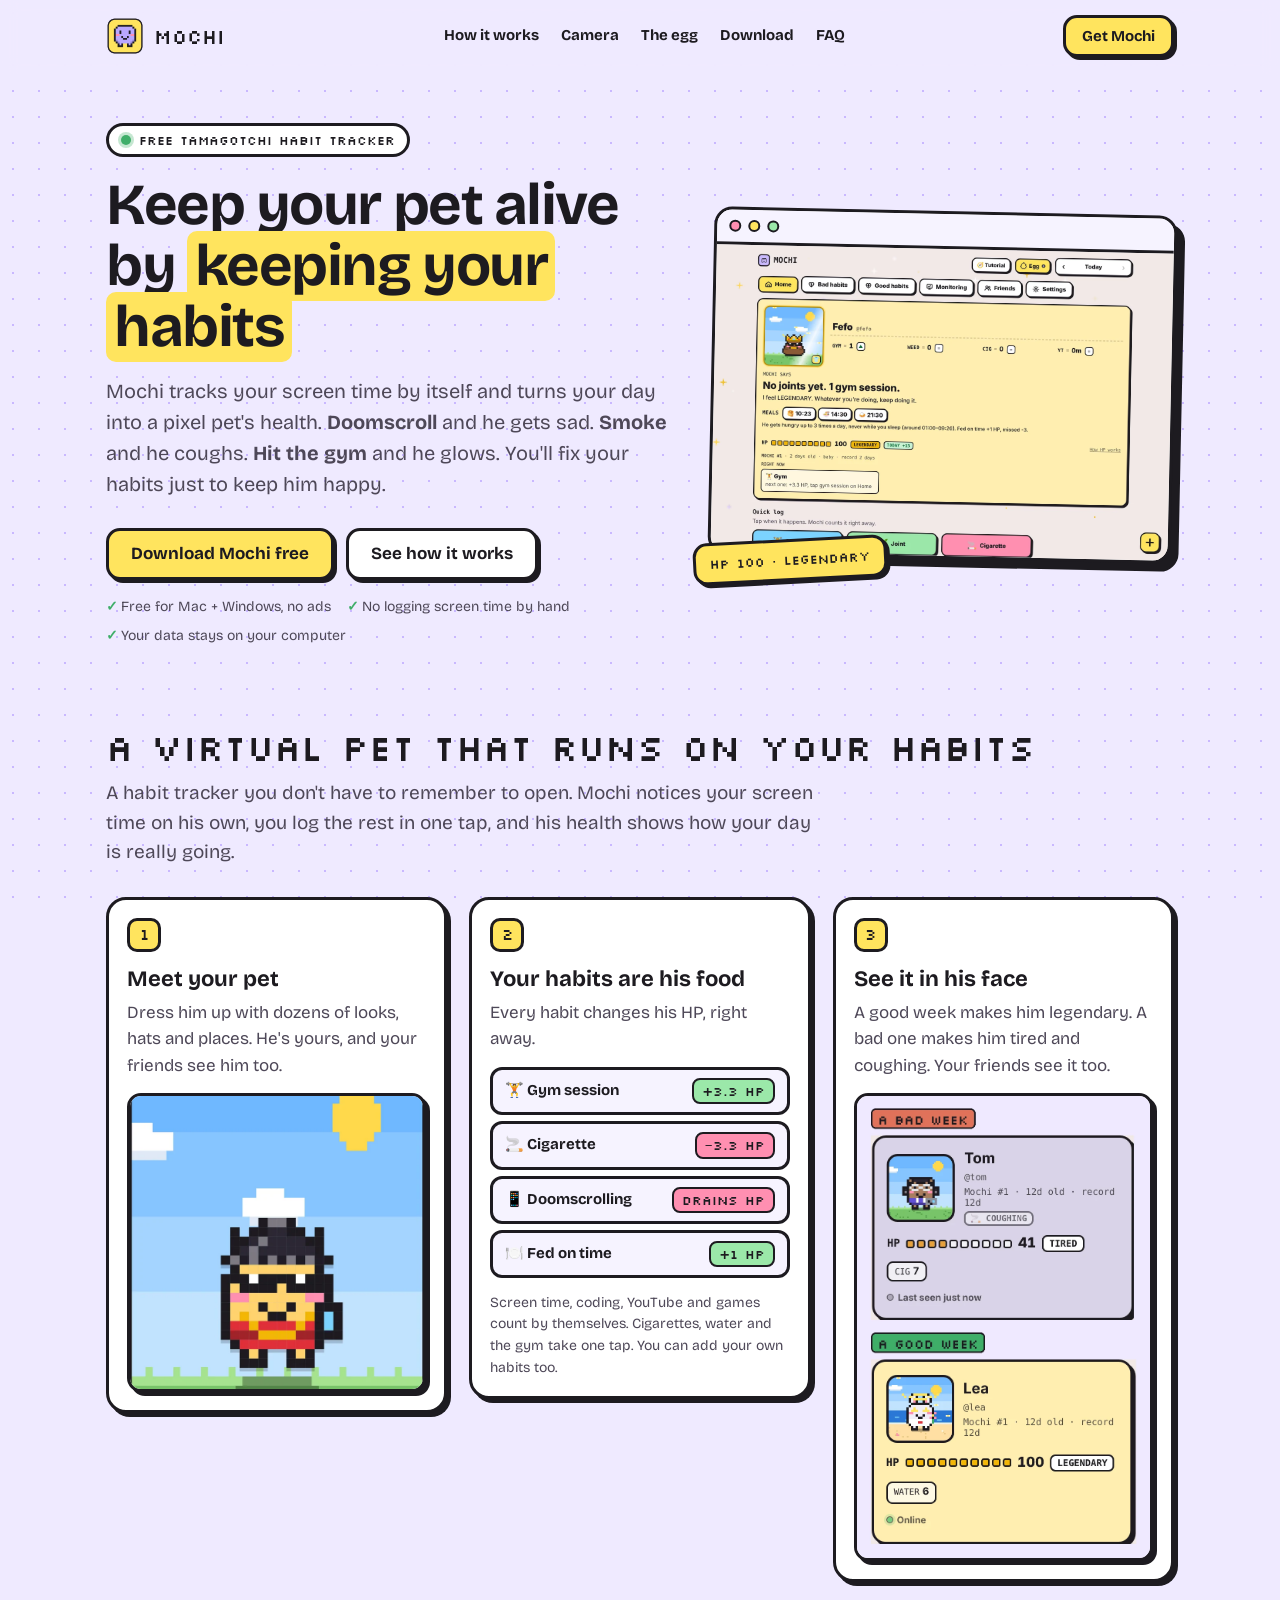
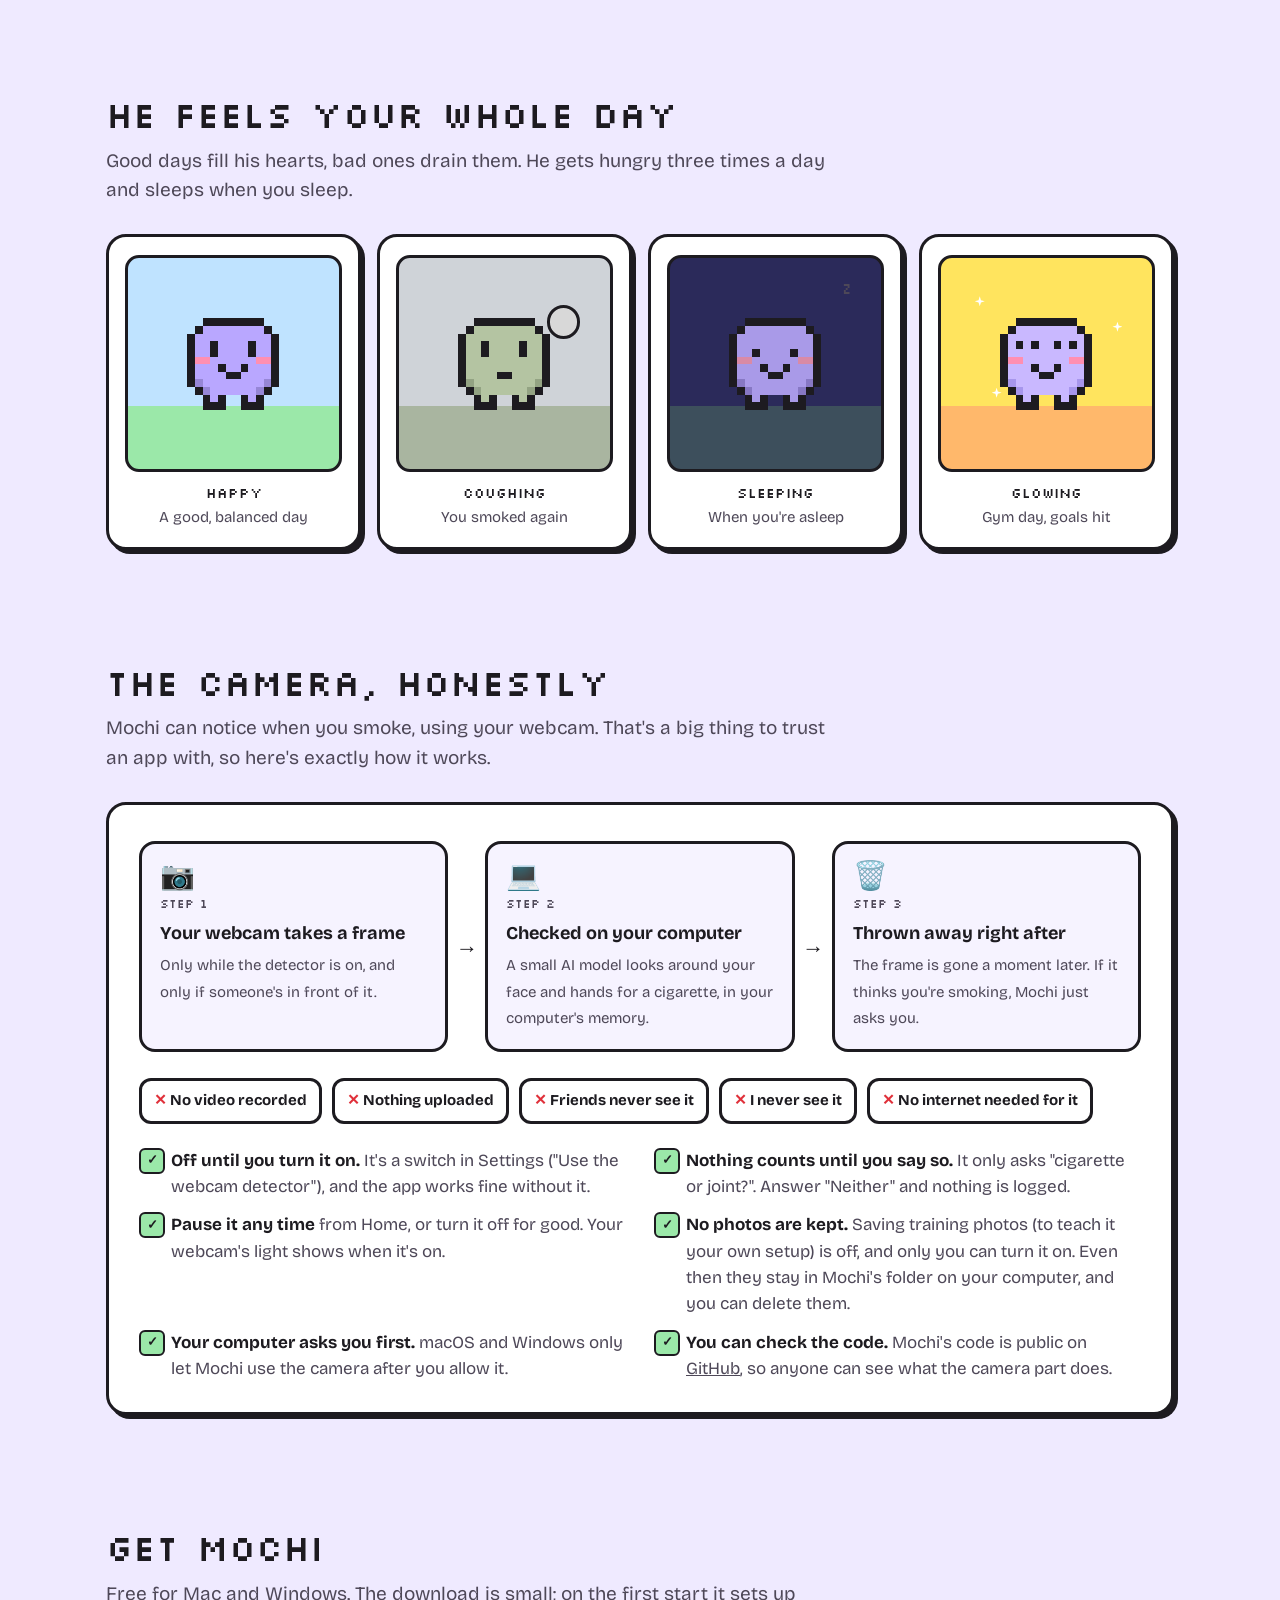
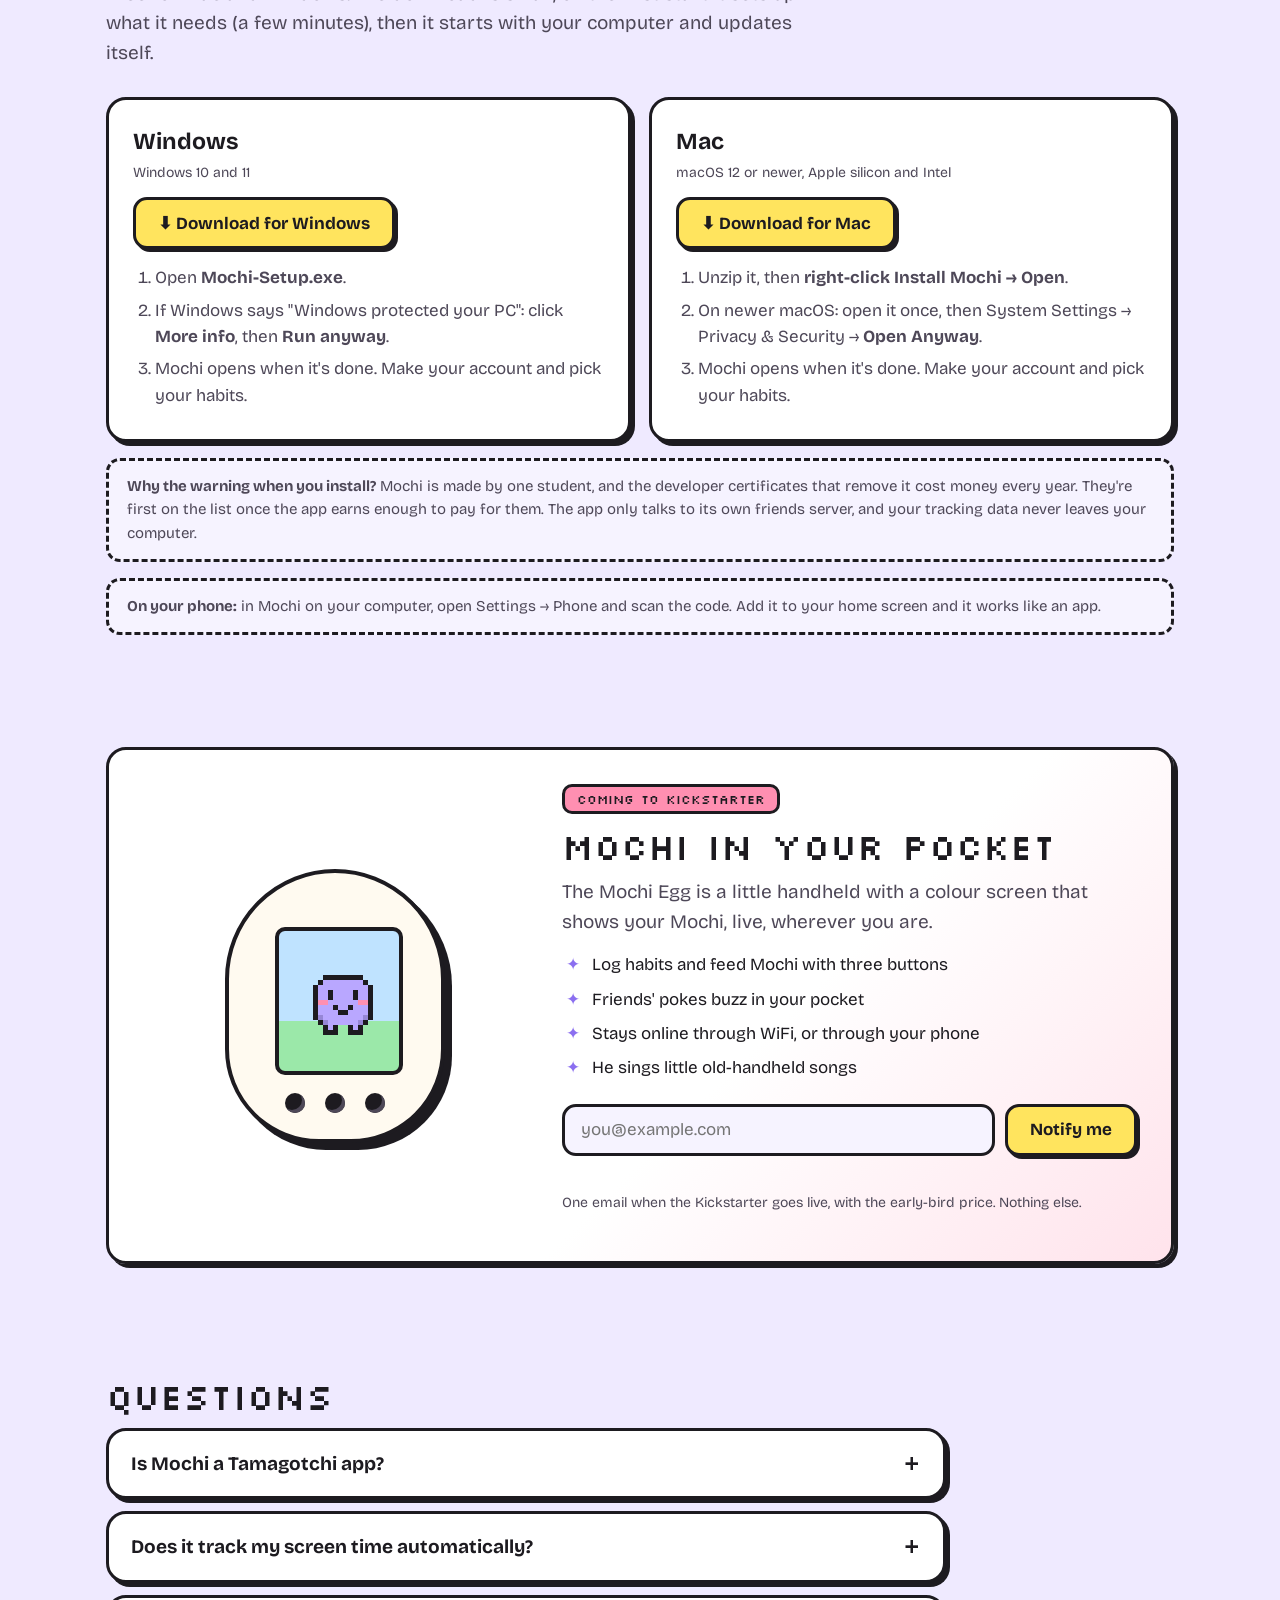
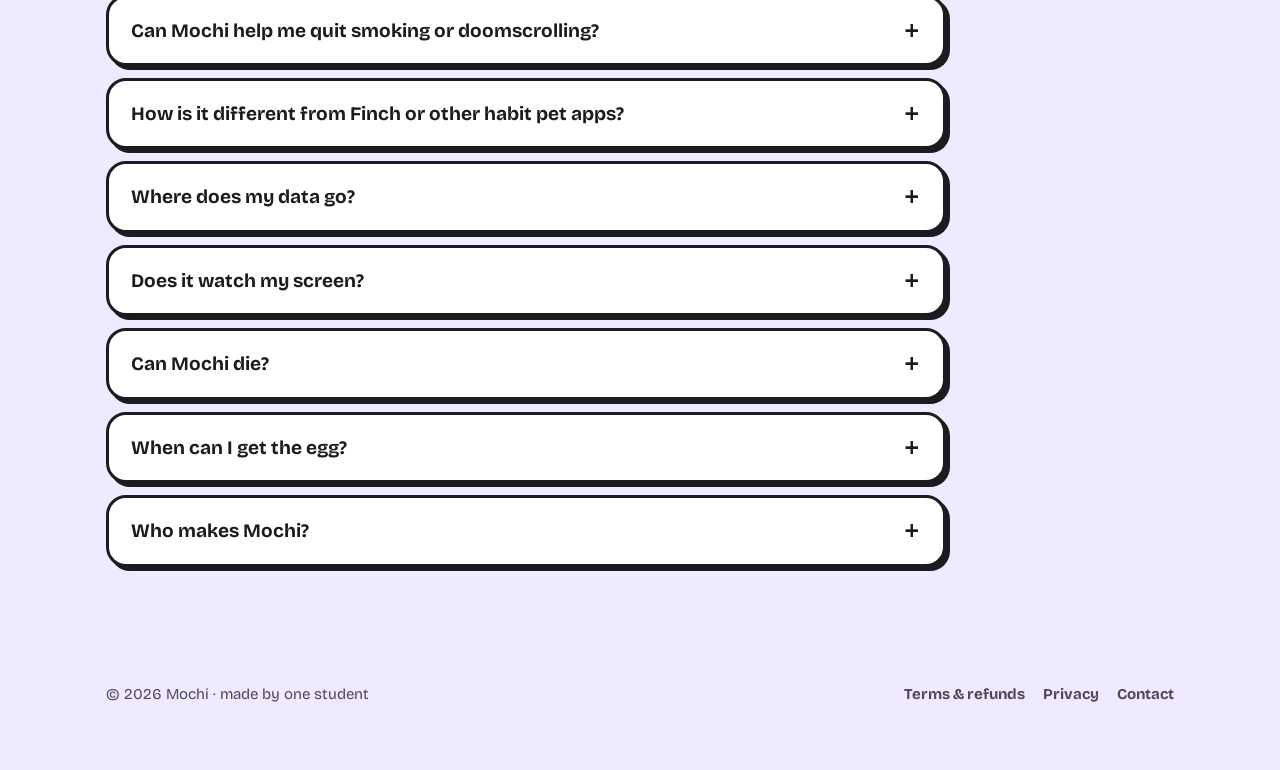
==== docs/index.html @ a307e79f "Website: benefit-first hero, real screenshots, phone sign-up, search words - Title, description and " ====
<!doctype html>
<html lang="en">
<head>
<meta charset="utf-8">
<meta name="viewport" content="width=device-width, initial-scale=1">
<title>Mochi: keep your pet alive by keeping your habits · free Tamagotchi habit tracker for Mac &amp; Windows</title>
<meta name="description" content="Keep a Tamagotchi-style pixel pet alive by keeping your habits. Mochi is a free habit tracker and screen time tracker for Mac and Windows: it counts your screen time by itself, doomscrolling makes him sad, smoking makes him cough, the gym makes him glow.">
<meta name="keywords" content="tamagotchi habit tracker, virtual pet habit tracker, habit tracker app, screen time tracker, screen time app for mac, screen time app for windows, quit smoking tracker, doomscrolling, digital wellbeing, focus app, pixel pet">
<link rel="canonical" href="https://filadelfioleonardi.github.io/LazyTrack/">
<meta property="og:type" content="website">
<meta property="og:url" content="https://filadelfioleonardi.github.io/LazyTrack/">
<meta property="og:title" content="Mochi: keep your pet alive by keeping your habits">
<meta property="og:description" content="A free habit tracker with a pixel pet. Doomscroll and he gets sad. Smoke and he coughs. Hit the gym and he glows. Mac + Windows.">
<meta property="og:image" content="https://filadelfioleonardi.github.io/LazyTrack/img/og.png">
<meta property="og:image:width" content="1200"><meta property="og:image:height" content="630">
<meta name="twitter:card" content="summary_large_image">
<meta name="theme-color" content="#efeaff">
<link rel="icon" href="icon.png">
<link rel="apple-touch-icon" href="icon.png">
<script type="application/ld+json">{"@context":"https://schema.org","@type":"SoftwareApplication","name":"Mochi","applicationCategory":"LifestyleApplication","operatingSystem":"macOS, Windows","description":"Keep a Tamagotchi-style virtual pet alive by keeping your habits: a free habit tracker and screen time tracker for Mac and Windows that tracks automatically.","featureList":"Automatic screen time tracking, habit tracking, virtual pet, friends, quit smoking tracker","offers":{"@type":"Offer","price":"0","priceCurrency":"EUR"},"image":"https://filadelfioleonardi.github.io/LazyTrack/img/og.png","url":"https://filadelfioleonardi.github.io/LazyTrack/"}</script>
<link rel="stylesheet" href="style.css">
<style>
  /* hero */
  .hero { display: grid; grid-template-columns: 1.1fr .9fr; gap: 40px; align-items: center; padding: 48px 0 72px; }
  @media (max-width: 880px) { .hero { grid-template-columns: 1fr; padding-top: 20px; gap: 32px; } }
  .kicker { display: inline-flex; align-items: center; gap: 8px; padding: 6px 12px; border: 3px solid var(--line); border-radius: 999px; background: var(--card);
            font: 13px var(--pixel); margin-bottom: 18px; }
  .kicker i { width: 10px; height: 10px; border-radius: 50%; background: #3fae69; box-shadow: 0 0 0 3px color-mix(in srgb, #3fae69 30%, transparent); }
  .hero h1 { font: 800 clamp(36px, 5vw, 58px)/1.05 var(--body); margin: 0 0 18px; letter-spacing: -.025em; }
  .hero h1 mark { background: var(--yellow); color: #1d1b20; padding: 0 8px; border-radius: 10px; box-decoration-break: clone; -webkit-box-decoration-break: clone; }
  .hero p.lead { font-size: 20px; color: var(--ink-2); margin: 0 0 28px; max-width: 32em; }
  .ctas { display: flex; flex-wrap: wrap; gap: 12px; }
  .fine { margin-top: 14px; font-size: 14px; color: var(--ink-2); }

  .stage { position: relative; aspect-ratio: 1; max-width: 440px; width: 100%; justify-self: center; border-radius: 28px; overflow: hidden;
           background: linear-gradient(#bfe3ff 0 63%, #9be8a9 63% 100%); border: 3px solid var(--line); box-shadow: 8px 8px 0 var(--line); }
  .stage .grass { position: absolute; left: 0; right: 0; top: 63%; height: 4%; background: repeating-linear-gradient(90deg, #6fcf86 0 12px, transparent 12px 24px); }
  .sun { position: absolute; top: 9%; right: 11%; width: 13%; aspect-ratio: 1; background: var(--yellow); border: 3px solid var(--line); }
  .cloud { position: absolute; height: 6%; background: #fff; border: 3px solid var(--line); animation: drift 24s linear infinite; }
  .cloud.a { top: 13%; left: -30%; width: 26%; } .cloud.b { top: 4%; left: -40%; width: 17%; animation-duration: 32s; animation-delay: -14s; }
  @keyframes drift { to { left: 110%; } }
  .mochi { position: absolute; left: 50%; bottom: 30%; width: 50%; transform: translateX(-50%); animation: bob 2.4s ease-in-out infinite; }
  .shadow { position: absolute; left: 50%; bottom: 27.5%; width: 30%; height: 4%; transform: translateX(-50%); background: rgba(0,0,0,.15); border-radius: 50%; animation: sh 2.4s ease-in-out infinite; }
  @keyframes bob { 50% { transform: translate(-50%, -6%); } }
  @keyframes sh { 50% { width: 24%; } }
  .bubble { position: absolute; left: 50%; top: 8%; transform: translateX(-50%); background: #fff; color: #1d1b20; border: 3px solid var(--line); border-radius: 12px;
            padding: 6px 12px; font: 13px var(--pixel); white-space: nowrap; transition: opacity .2s; }
  .bubble::after { content: ""; position: absolute; left: 50%; bottom: -10px; width: 14px; height: 14px; background: #fff; border-right: 3px solid var(--line);
                   border-bottom: 3px solid var(--line); transform: translateX(-50%) rotate(45deg); }
  .hearts { position: absolute; left: 5%; bottom: 5%; display: flex; gap: 6px; padding: 8px 10px; background: rgba(29,27,32,.82); border: 3px solid var(--line); border-radius: 8px; }
  .hearts i { width: 18px; height: 16px; background: #e0303a; clip-path: polygon(0 25%, 25% 0, 50% 20%, 75% 0, 100% 25%, 100% 50%, 50% 100%, 0 50%); }
  .hearts i.off { background: #5a5266; }
  .hp { position: absolute; right: 5%; bottom: 5%; padding: 6px 10px; background: var(--yellow); color: #1d1b20; border: 3px solid var(--line); border-radius: 8px; font: 13px var(--pixel); }

  /* sections */
  section { padding: 56px 0; scroll-margin-top: 64px; }
  h2.sec { font: clamp(26px, 4vw, 36px)/1.15 var(--pixel); margin: 0 0 10px; }
  p.sub { color: var(--ink-2); margin: 0 0 30px; font-size: 19px; max-width: 38em; }

  .moods { display: grid; grid-template-columns: repeat(4, minmax(0, 1fr)); gap: 16px; }
  @media (max-width: 860px) { .moods { grid-template-columns: repeat(2, minmax(0, 1fr)); } }
  .mood { padding: 18px 16px 16px; text-align: center; }
  .mood .scene { aspect-ratio: 1; border: 3px solid var(--line); border-radius: 14px; display: grid; place-items: center; margin-bottom: 12px; position: relative; overflow: hidden; }
  .mood svg { width: 58%; }
  .mood b { display: block; font: 14px var(--pixel); margin-bottom: 2px; }
  .mood span { color: var(--ink-2); font-size: 15px; }
  .zz { position: absolute; top: 10%; right: 14%; font: 26px var(--pixel); color: #ffe45e; animation: zz 2s ease-in-out infinite; }
  @keyframes zz { 50% { transform: translateY(-6px); opacity: .6; } }
  .spark { position: absolute; width: 10px; height: 10px; background: #fff; clip-path: polygon(50% 0, 62% 38%, 100% 50%, 62% 62%, 50% 100%, 38% 62%, 0 50%, 38% 38%); animation: tw 1.6s ease-in-out infinite; }
  @keyframes tw { 50% { transform: scale(.4); opacity: .4; } }
  .cough { position: absolute; top: 22%; right: 14%; width: 16%; aspect-ratio: 1; border-radius: 50%; background: #d8d8d8; border: 3px solid var(--line); animation: puff 1.8s ease-out infinite; }
  @keyframes puff { from { transform: scale(.5); opacity: 1; } to { transform: translate(8px, -12px) scale(1.2); opacity: 0; } }

  .grid3 { display: grid; grid-template-columns: repeat(3, minmax(0, 1fr)); gap: 18px; }
  @media (max-width: 860px) { .grid3 { grid-template-columns: 1fr; } }
  .feat { padding: 24px; }
  .feat .ic { width: 54px; height: 54px; display: grid; place-items: center; border: 3px solid var(--line); border-radius: 14px; font-size: 26px; margin-bottom: 14px; box-shadow: 2px 2px 0 var(--line); }
  .feat h3 { margin: 0 0 6px; font-size: 21px; } .feat p { margin: 0; color: var(--ink-2); }

  .egg { display: grid; grid-template-columns: .8fr 1.2fr; gap: 36px; align-items: center; padding: 34px; background: linear-gradient(135deg, var(--card) 60%, color-mix(in srgb, var(--pink) 25%, var(--card))); }
  @media (max-width: 860px) { .egg { grid-template-columns: 1fr; padding: 24px; } }
  .eggshell { width: 220px; height: 274px; margin: 0 auto; position: relative; background: #fffaf0; border: 4px solid var(--line); border-radius: 110px 110px 94px 94px;
              box-shadow: 7px 7px 0 var(--line); animation: wob 4s ease-in-out infinite; }
  @keyframes wob { 0%, 80%, 100% { transform: rotate(0); } 85% { transform: rotate(-4deg); } 90% { transform: rotate(4deg); } 95% { transform: rotate(-2deg); } }
  .eggscreen { position: absolute; left: 46px; top: 54px; width: 128px; height: 148px; border: 4px solid #1d1b20; border-radius: 10px; overflow: hidden; background: linear-gradient(#bfe3ff 0 64%, #9be8a9 64%); }
  .eggscreen svg { position: absolute; left: 24px; bottom: 26px; width: 80px; }
  .eggbtns { position: absolute; left: 0; right: 0; bottom: 26px; display: flex; justify-content: center; gap: 20px; }
  .eggbtns i { width: 20px; height: 20px; border-radius: 50%; background: #1d1b20; box-shadow: inset -3px -3px 0 #4e4858; }
  .badge { display: inline-block; padding: 4px 12px; border: 3px solid var(--line); border-radius: 10px; background: var(--pink); color: #1d1b20; font: 13px var(--pixel); margin-bottom: 12px; }
  ul.ticks { list-style: none; padding: 0; margin: 0 0 22px; display: grid; gap: 8px; }
  ul.ticks li { padding-left: 30px; position: relative; } ul.ticks li::before { content: "✦"; position: absolute; left: 4px; color: #8b6ff0; }

  form.join { display: flex; gap: 10px; flex-wrap: wrap; }
  form.join input { flex: 1 1 220px; min-height: 52px; padding: 0 16px; border: 3px solid var(--line); border-radius: 14px; font: 400 17px var(--body); background: var(--soft); color: var(--ink); }
  .msg { min-height: 24px; margin-top: 10px; font-weight: 700; }
  .msg.ok { color: #157a3f; } .msg.err { color: #c2410c; }
  @media (prefers-color-scheme: dark) { .msg.ok { color: #5fe08f; } .msg.err { color: #ff8a6b; } }

  .dl { display: grid; grid-template-columns: repeat(2, minmax(0, 1fr)); gap: 18px; }
  @media (max-width: 760px) { .dl { grid-template-columns: 1fr; } }
  .dl .card { padding: 24px; }
  .dl h3 { margin: 0 0 2px; font-size: 23px; }
  .steps { margin: 16px 0 0; padding-left: 22px; color: var(--ink-2); } .steps li { margin-bottom: 6px; }
  .soon { margin-top: 18px; padding: 22px; }
  .soon h3 { margin: 0 0 4px; font-size: 20px; }
  .note { margin-top: 16px; padding: 14px 18px; border: 3px dashed var(--line); border-radius: 14px; background: var(--soft); color: var(--ink-2); font-size: 15px; }

  .plans { display: grid; grid-template-columns: repeat(3, minmax(0, 1fr)); gap: 20px; align-items: start; }
  @media (max-width: 960px) { .plans { grid-template-columns: 1fr; max-width: 520px; } }
  .plan.founder { background: linear-gradient(160deg, #fff6d6, #ffd6e6); color: #1d1b20; }
  .plan.founder .btn { background: var(--yellow); color: #1d1b20; }
  .plan.founder .btn[aria-disabled="true"] { opacity: .65; pointer-events: none; }
  .slots { margin: 4px 0 0; font: 12px var(--pixel); }
  .offers-note { margin-top: 18px; max-width: 840px; padding: 14px 18px; border: 3px dashed var(--line); border-radius: 14px; background: var(--soft); color: var(--ink-2); font-size: 15px; }
  .plan { padding: 26px; position: relative; } .plan.plus { background: var(--yellow); color: #1d1b20; }
  .plan h3 { font: 16px var(--pixel); margin: 0; }
  .plan .price { font: 800 40px/1.1 var(--body); margin: 8px 0 2px; } .plan .price small { font-size: 16px; font-weight: 400; }
  .plan ul { margin: 16px 0 22px; padding-left: 20px; } .plan li { margin-bottom: 7px; }
  .plan.plus .btn { background: #fff; color: #1d1b20; }
  .plan .tag { position: absolute; top: -16px; right: 18px; padding: 4px 10px; background: var(--pink); border: 3px solid var(--line); border-radius: 10px; font: 12px var(--pixel); color: #1d1b20; }

  .faq details { max-width: 840px; }
  .faq details { padding: 18px 22px; margin-bottom: 12px; }
  .faq summary { cursor: pointer; font-weight: 700; font-size: 19px; list-style: none; display: flex; justify-content: space-between; gap: 12px; }
  .faq summary::-webkit-details-marker { display: none; }
  .faq summary::after { content: "+"; font: 20px var(--pixel); } .faq details[open] summary::after { content: "–"; }
  .faq p { margin: 10px 0 0; color: var(--ink-2); }

  /* the camera, explained */
  .cam { padding: 30px; }
  @media (max-width: 760px) { .cam { padding: 22px; } }
  .flow { display: grid; grid-template-columns: 1fr auto 1fr auto 1fr; gap: 12px; align-items: stretch; margin: 6px 0 26px; }
  @media (max-width: 760px) { .flow { grid-template-columns: 1fr; } .flow .arrow { transform: rotate(90deg); justify-self: center; } }
  .step { padding: 18px; border: 3px solid var(--line); border-radius: 16px; background: var(--soft); }
  .step .n { font: 12px var(--pixel); color: var(--ink-2); }
  .step b { display: block; font-size: 18px; margin: 4px 0 4px; }
  .step span { color: var(--ink-2); font-size: 15px; }
  .step .ic { font-size: 28px; line-height: 1; }
  .arrow { align-self: center; font: 22px var(--pixel); }
  .never { display: flex; flex-wrap: wrap; gap: 10px; margin: 0 0 24px; }
  .never span { padding: 8px 12px; border: 3px solid var(--line); border-radius: 12px; background: var(--card); font-weight: 700; font-size: 15px; }
  .never span::before { content: "✕ "; color: #e0303a; }
  .promises { display: grid; grid-template-columns: repeat(2, minmax(0, 1fr)); gap: 12px 28px; padding: 0; margin: 0; list-style: none; }
  @media (max-width: 760px) { .promises { grid-template-columns: 1fr; } }
  .promises li { padding-left: 32px; position: relative; color: var(--ink-2); }
  .promises li b { color: var(--ink); }
  .promises li::before { content: "✓"; position: absolute; left: 0; top: 0; width: 22px; height: 22px; display: grid; place-items: center; background: var(--green); color: #1d1b20;
                         border: 2px solid var(--line); border-radius: 6px; font-weight: 800; font-size: 13px; }

  /* the app itself, in a window */
  .shot { border: 3px solid var(--line); border-radius: 18px; overflow: hidden; box-shadow: 8px 8px 0 var(--line); background: var(--card); }
  .shot .bar { display: flex; gap: 7px; padding: 10px 12px; border-bottom: 3px solid var(--line); background: var(--soft); }
  .shot .bar i { width: 12px; height: 12px; border-radius: 50%; border: 2px solid var(--line); background: #ff8fb1; }
  .shot .bar i:nth-child(2) { background: #ffe45e; } .shot .bar i:nth-child(3) { background: #9be8a9; }
  .shot img, .shot video { display: block; width: 100%; height: auto; }
  .hero .shot { transform: rotate(1.2deg); }
  .heroart { position: relative; }
  .sticker { position: absolute; left: -18px; bottom: -22px; padding: 10px 14px; background: var(--yellow); color: #1d1b20; border: 3px solid var(--line); border-radius: 14px;
             box-shadow: 3px 3px 0 var(--line); font: 13px var(--pixel); transform: rotate(-3deg); }
  .trust { display: flex; flex-wrap: wrap; gap: 8px 16px; margin-top: 16px; font-size: 14px; color: var(--ink-2); }
  .trust span::before { content: "✓ "; color: #3fae69; font-weight: 800; }
  .mobilecta { display: none; margin-top: 4px; }
  .mobilecta p { margin: 0 0 10px; font-weight: 700; }
  body.is-mobile .mobilecta { display: block; } body.is-mobile .deskcta { display: none; }
  /* three screens: the pet, the habits, the payoff */
  .loop { display: grid; grid-template-columns: repeat(3, minmax(0, 1fr)); gap: 22px; align-items: start; }
  @media (max-width: 900px) { .loop { grid-template-columns: 1fr; max-width: 560px; } }
  .loopcard { padding: 18px; }
  .loopcard .num { display: inline-grid; place-items: center; width: 34px; height: 34px; border: 3px solid var(--line); border-radius: 10px; background: var(--yellow); color: #1d1b20; font: 15px var(--pixel); margin-bottom: 10px; }
  .loopcard h3 { margin: 0 0 4px; font-size: 22px; } .loopcard p { margin: 0 0 14px; color: var(--ink-2); }
  .loopcard .shot { box-shadow: 4px 4px 0 var(--line); border-radius: 14px; }
  .loopcard .shot.sq { aspect-ratio: 1; } .loopcard .shot.sq video { height: 100%; object-fit: cover; }
  .mech { list-style: none; padding: 0; margin: 0 0 14px; display: grid; gap: 6px; }
  .mech li { display: flex; justify-content: space-between; align-items: center; gap: 10px; padding: 8px 12px; border: 3px solid var(--line); border-radius: 12px; background: var(--soft); font-weight: 700; font-size: 15px; }
  .mech b { font: 13px var(--pixel); padding: 3px 8px; border: 2px solid var(--line); border-radius: 8px; white-space: nowrap; color: #1d1b20; }
  .mech b.up { background: var(--green); } .mech b.down { background: var(--pink); }
  @media (prefers-reduced-motion: reduce) { *, *::before, *::after { animation: none !important; transition: none !important; } }
</style>
</head>
<body>
<header class="top" id="top">
  <div class="wrap">
    <a class="brand" href="#"><img src="icon.png" alt="">MOCHI</a>
    <nav class="links" aria-label="Sections"><a href="#loop">How it works</a><a href="#camera">Camera</a><a href="#egg">The egg</a><a href="#download">Download</a><a href="#faq">FAQ</a></nav>
    <a class="btn primary small" href="#download">Get Mochi</a>
  </div>
</header>

<main>
<div class="wrap">
  <div class="hero">
    <div>
      <span class="kicker"><i></i>FREE TAMAGOTCHI HABIT TRACKER</span>
      <h1>Keep your pet alive by <mark>keeping your habits</mark></h1>
      <p class="lead">Mochi tracks your screen time by itself and turns your day into a pixel pet's health. <b>Doomscroll</b> and he gets sad. <b>Smoke</b> and he coughs. <b>Hit the gym</b> and he glows. You'll fix your habits just to keep him happy.</p>
      <div class="ctas deskcta">
        <a class="btn primary" id="heroDl" href="#download">Download Mochi free</a>
        <a class="btn" href="#loop">See how it works</a>
      </div>
      <div class="mobilecta">
        <p>Mochi runs on your computer. Get the link there:</p>
        <form class="join" data-wants="app"><input type="email" name="email" required placeholder="your email" aria-label="Your email"><button class="btn primary" type="submit">Email me the link</button></form>
        <div class="msg" role="status"></div>
        <button type="button" class="btn small" id="shareBtn" style="margin-top:6px">Send it to myself</button>
      </div>
      <div class="trust"><span>Free for Mac + Windows, no ads</span><span>No logging screen time by hand</span><span>Your data stays on your computer</span></div>
    </div>
    <div class="heroart">
      <div class="shot"><div class="bar"><i></i><i></i><i></i></div>
        <img src="img/app-home.webp" width="1280" height="860" alt="The Mochi app: a pixel pet with a crown, 100 HP and LEGENDARY, today's gym session counted, meal times and quick log buttons"></div>
      <span class="sticker">HP 100 · LEGENDARY</span>
    </div>
  </div>
</div>

<section id="loop" style="padding-top:8px">
  <div class="wrap">
    <h2 class="sec">A virtual pet that runs on your habits</h2>
    <p class="sub">A habit tracker you don't have to remember to open. Mochi notices your screen time on his own, you log the rest in one tap, and his health shows how your day is really going.</p>
    <div class="loop">
      <div class="card loopcard"><span class="num">1</span><h3>Meet your pet</h3><p>Dress him up with dozens of looks, hats and places. He's yours, and your friends see him too.</p>
        <div class="shot sq"><video src="img/dressup.mp4" poster="img/dressup-poster.webp" autoplay muted loop playsinline preload="metadata" aria-label="Mochi trying on different outfits in the wardrobe"></video></div></div>
      <div class="card loopcard"><span class="num">2</span><h3>Your habits are his food</h3><p>Every habit changes his HP, right away.</p>
        <ul class="mech">
          <li><span>🏋️ Gym session</span><b class="up">+3.3 HP</b></li>
          <li><span>🚬 Cigarette</span><b class="down">−3.3 HP</b></li>
          <li><span>📱 Doomscrolling</span><b class="down">drains HP</b></li>
          <li><span>🍽️ Fed on time</span><b class="up">+1 HP</b></li>
        </ul>
        <p class="fine" style="margin:4px 0 0">Screen time, coding, YouTube and games count by themselves. Cigarettes, water and the gym take one tap. You can add your own habits too.</p></div>
      <div class="card loopcard"><span class="num">3</span><h3>See it in his face</h3><p>A good week makes him legendary. A bad one makes him tired and coughing. Your friends see it too.</p>
        <div class="shot"><img src="img/payoff.webp" width="759" height="1196" loading="lazy" alt="Two Mochis side by side: after a bad week, tired and coughing at 41 HP; after a good week, legendary at 100 HP"></div></div>
    </div>
  </div>
</section>

<section id="how">
  <div class="wrap">
    <h2 class="sec">He feels your whole day</h2>
    <p class="sub">Good days fill his hearts, bad ones drain them. He gets hungry three times a day and sleeps when you sleep.</p>
    <div class="moods">
      <div class="card mood"><div class="scene" style="background:linear-gradient(#bfe3ff 0 70%,#9be8a9 70%)"><svg viewBox="0 0 16 16" shape-rendering="crispEdges" data-mood="happy" aria-hidden="true"></svg></div><b>HAPPY</b><span>A good, balanced day</span></div>
      <div class="card mood"><div class="scene" style="background:linear-gradient(#cfd3d8 0 70%,#a9b5a0 70%)"><svg viewBox="0 0 16 16" shape-rendering="crispEdges" data-mood="sick" aria-hidden="true"></svg><i class="cough"></i></div><b>COUGHING</b><span>You smoked again</span></div>
      <div class="card mood"><div class="scene" style="background:linear-gradient(#2b2a5a 0 70%,#3d4f5c 70%)"><svg viewBox="0 0 16 16" shape-rendering="crispEdges" data-mood="sleep" aria-hidden="true"></svg><span class="zz">Z</span></div><b>SLEEPING</b><span>When you're asleep</span></div>
      <div class="card mood"><div class="scene" style="background:linear-gradient(#ffe45e 0 70%,#ffb86b 70%)"><svg viewBox="0 0 16 16" shape-rendering="crispEdges" data-mood="glow" aria-hidden="true"></svg><i class="spark" style="top:18%;left:16%"></i><i class="spark" style="top:30%;right:14%;animation-delay:-.6s"></i><i class="spark" style="bottom:34%;left:24%;animation-delay:-1.1s"></i></div><b>GLOWING</b><span>Gym day, goals hit</span></div>
    </div>
  </div>
</section>


<section id="camera">
  <div class="wrap">
    <h2 class="sec">The camera, honestly</h2>
    <p class="sub">Mochi can notice when you smoke, using your webcam. That's a big thing to trust an app with, so here's exactly how it works.</p>
    <div class="card cam">
      <div class="flow">
        <div class="step"><div class="ic">📷</div><span class="n">STEP 1</span><b>Your webcam takes a frame</b><span>Only while the detector is on, and only if someone's in front of it.</span></div>
        <div class="arrow" aria-hidden="true">→</div>
        <div class="step"><div class="ic">💻</div><span class="n">STEP 2</span><b>Checked on your computer</b><span>A small AI model looks around your face and hands for a cigarette, in your computer's memory.</span></div>
        <div class="arrow" aria-hidden="true">→</div>
        <div class="step"><div class="ic">🗑️</div><span class="n">STEP 3</span><b>Thrown away right after</b><span>The frame is gone a moment later. If it thinks you're smoking, Mochi just asks you.</span></div>
      </div>
      <div class="never" aria-label="What never happens"><span>No video recorded</span><span>Nothing uploaded</span><span>Friends never see it</span><span>I never see it</span><span>No internet needed for it</span></div>
      <ul class="promises">
        <li><b>Off until you turn it on.</b> It's a switch in Settings ("Use the webcam detector"), and the app works fine without it.</li>
        <li><b>Nothing counts until you say so.</b> It only asks "cigarette or joint?". Answer "Neither" and nothing is logged.</li>
        <li><b>Pause it any time</b> from Home, or turn it off for good. Your webcam's light shows when it's on.</li>
        <li><b>No photos are kept.</b> Saving training photos (to teach it your own setup) is off, and only you can turn it on. Even then they stay in Mochi's folder on your computer, and you can delete them.</li>
        <li><b>Your computer asks you first.</b> macOS and Windows only let Mochi use the camera after you allow it.</li>
        <li><b>You can check the code.</b> Mochi's code is public on <a href="https://github.com/FiladelfioLeonardi/LazyTrack/blob/main/lazytrack/smoke.py">GitHub</a>, so anyone can see what the camera part does.</li>
      </ul>
    </div>
  </div>
</section>

<section id="download">
  <div class="wrap">
    <h2 class="sec">Get Mochi</h2>
    <p class="sub">Free for Mac and Windows. The download is small; on the first start it sets up what it needs (a few minutes), then it starts with your computer and updates itself.</p>
    <div class="dl">
      <div class="card">
        <h3>Windows</h3><p class="fine" style="margin:0 0 14px">Windows 10 and 11</p>
        <a class="btn primary" href="https://github.com/FiladelfioLeonardi/LazyTrack/releases/latest/download/Mochi-Setup.exe">⬇ Download for Windows</a>
        <ol class="steps">
          <li>Open <b>Mochi-Setup.exe</b>.</li>
          <li>If Windows says "Windows protected your PC": click <b>More info</b>, then <b>Run anyway</b>.</li>
          <li>Mochi opens when it's done. Make your account and pick your habits.</li>
        </ol>
      </div>
      <div class="card">
        <h3>Mac</h3><p class="fine" style="margin:0 0 14px">macOS 12 or newer, Apple silicon and Intel</p>
        <a class="btn primary" href="https://github.com/FiladelfioLeonardi/LazyTrack/releases/latest/download/Install-Mochi-Mac.zip">⬇ Download for Mac</a>
        <ol class="steps">
          <li>Unzip it, then <b>right-click Install Mochi → Open</b>.</li>
          <li>On newer macOS: open it once, then System Settings → Privacy &amp; Security → <b>Open Anyway</b>.</li>
          <li>Mochi opens when it's done. Make your account and pick your habits.</li>
        </ol>
      </div>
    </div>
    <div class="note"><b>Why the warning when you install?</b> Mochi is made by one student, and the developer certificates that remove it cost money every year. They're first on the list once the app earns enough to pay for them. The app only talks to its own friends server, and your tracking data never leaves your computer.</div>
    <div class="note"><b>On your phone:</b> in Mochi on your computer, open Settings → Phone and scan the code. Add it to your home screen and it works like an app.</div>
  </div>
</section>

<section id="egg">
  <div class="wrap">
    <div class="card egg">
      <div class="eggshell" role="img" aria-label="The Mochi Egg: a cream egg-shaped handheld with a small colour screen and three buttons">
        <div class="eggscreen"><svg viewBox="0 0 16 16" shape-rendering="crispEdges" data-mood="happy" aria-hidden="true"></svg></div>
        <div class="eggbtns"><i></i><i></i><i></i></div>
      </div>
      <div>
        <span class="badge">COMING TO KICKSTARTER</span>
        <h2 class="sec">Mochi in your pocket</h2>
        <p class="sub" style="margin-bottom:16px">The Mochi Egg is a little handheld with a colour screen that shows your Mochi, live, wherever you are.</p>
        <ul class="ticks">
          <li>Log habits and feed Mochi with three buttons</li>
          <li>Friends' pokes buzz in your pocket</li>
          <li>Stays online through WiFi, or through your phone</li>
          <li>He sings little old-handheld songs</li>
        </ul>
        <form class="join" data-wants="egg"><input type="email" name="email" required placeholder="you@example.com" aria-label="Your email"><button class="btn primary" type="submit">Notify me</button></form>
        <div class="msg" role="status"></div>
        <p class="fine" style="margin-top:2px">One email when the Kickstarter goes live, with the early-bird price. Nothing else.</p>
      </div>
    </div>
  </div>
</section>

<section id="faq">
  <div class="wrap faq">
    <h2 class="sec">Questions</h2>
    <details class="card"><summary>Is Mochi a Tamagotchi app?</summary><p>Kind of: Mochi is a Tamagotchi-style virtual pet, but instead of pressing buttons to feed him, your real habits do it. It's also a full habit tracker and screen time tracker for your computer, free on Mac and Windows.</p></details>
    <details class="card"><summary>Does it track my screen time automatically?</summary><p>Yes. Mochi counts time in apps and websites by itself (coding, YouTube, social media, games), so you never have to log it. Other habits, like cigarettes, water or the gym, take one tap.</p></details>
    <details class="card"><summary>Can Mochi help me quit smoking or doomscrolling?</summary><p>It makes every cigarette and every hour of social media visible, and Mochi pays for each one in HP. You set a daily limit for each bad habit, and Mochi can lower it by about 10% a week as you get better. It's not a medical program, just a very motivating pet.</p></details>
    <details class="card"><summary>How is it different from Finch or other habit pet apps?</summary><p>Most habit pets live on your phone and wait for you to check boxes. Mochi lives on your computer and tracks your screen time by itself, so he reacts even when you forget to log anything. Friends, a wardrobe and a handheld egg are on top.</p></details>
    <details class="card"><summary>Where does my data go?</summary><p>Your tracking data stays on your computer. Only what you choose to share with friends (like your Mochi's look and the numbers you picked) goes to the friends server. More in the <a href="privacy.html">privacy policy</a>.</p></details>
    <details class="card"><summary>Does it watch my screen?</summary><p>It only notices which app or website is in front, never what's on it. The optional smoking detector is explained in <a href="#camera">The camera, honestly</a>: it runs only on your computer, only if you turn it on.</p></details>
    <details class="card"><summary>Can Mochi die?</summary><p>His hearts drop on bad days, and yes, he can run out. Then a baby hatches and you start a new generation. Good days, meals on time and your friends keep him going.</p></details>
    <details class="card"><summary>When can I get the egg?</summary><p>The Kickstarter launches once the egg is ready. Join the waitlist above and you'll get one email when it goes live.</p></details>
    <details class="card"><summary>Who makes Mochi?</summary><p>One student, in Germany, with a lot of love for old handheld pets. Questions or ideas: <a href="mailto:Fefo.leo51@gmail.com">Fefo.leo51@gmail.com</a>.</p></details>
  </div>
</section>
</main>

<footer class="foot">
  <div class="wrap">
    <span>© 2026 Mochi · made by one student</span>
    <nav aria-label="Legal"><a href="terms.html">Terms &amp; refunds</a><a href="privacy.html">Privacy</a><a href="mailto:Fefo.leo51@gmail.com">Contact</a></nav>
  </div>
</footer>

<script>
// Mochi in pixels (same shape as the app icon). Colours: 1 outline, 2 body, 3 cheeks, 4 body shade
const BEAN = ["................","................","....11111111....","...1222222221...","..122222222221..","..122122221221..","..122122221221..",
              "..133222222331..","..122212212221..","..122221122221..","..142222222241..","...1422222241...","....121..121....","....111..111....","................","................"];
const MOODS = {
  happy: {2: "#b9a7ff", 3: "#ff8fb1", 4: "#9686d6"},
  sick:  {2: "#b4c4a2", 3: "#b4c4a2", 4: "#93a383", mouth: "o"},
  sleep: {2: "#a99ae8", 3: "#d98aa6", 4: "#8778c4", eyes: "shut"},
  glow:  {2: "#c9b8ff", 3: "#ff8fb1", 4: "#a796ec", eyes: "happy"},
};
function draw(svg, mood, blink) {
  const m = MOODS[mood] || MOODS.happy; let out = "";
  BEAN.forEach((row, y) => [...row].forEach((ch, x) => {
    let c = ch;
    const eye = (y === 5 || y === 6) && (x === 5 || x === 10);
    if (eye && (blink || m.eyes === "shut" || m.eyes === "happy")) c = (y === 6) ? "1" : "2";
    if (m.eyes === "happy" && y === 5 && (x === 4 || x === 6 || x === 9 || x === 11)) c = "1";
    if (m.eyes === "happy" && eye && y === 6) c = "2";
    if (m.mouth === "o" && y === 8 && (x === 6 || x === 9)) c = "2";
    if (m.mouth === "o" && y === 9 && (x === 7 || x === 8)) c = "1";
    if (c === ".") return;
    out += `<rect x="${x}" y="${y}" width="1.02" height="1.02" fill="${c === "1" ? "#1d1b20" : m[c]}"/>`;
  }));
  svg.innerHTML = out;
}
document.querySelectorAll("svg[data-mood]").forEach(s => draw(s, s.dataset.mood));

// one download button for this computer; phones get "send me the link" instead (Mochi is a computer app)
const DL = "https://github.com/FiladelfioLeonardi/LazyTrack/releases/latest/download/";
const ua = navigator.userAgent, plat = (navigator.userAgentData && navigator.userAgentData.platform) || navigator.platform || "";
const mobile = /iPhone|iPad|iPod|Android|Mobile/i.test(ua) || (/Mac/.test(plat) && navigator.maxTouchPoints > 1);
const os = mobile ? "" : /Win/i.test(plat + ua) ? "win" : /Mac/i.test(plat + ua) ? "mac" : "";
if (mobile) document.body.classList.add("is-mobile");
const heroDl = document.getElementById("heroDl");
if (os === "win") { heroDl.href = DL + "Mochi-Setup.exe"; heroDl.textContent = "⬇ Download for Windows, free"; }
if (os === "mac") { heroDl.href = DL + "Install-Mochi-Mac.zip"; heroDl.textContent = "⬇ Download for Mac, free"; }
if (os) heroDl.addEventListener("click", () => setTimeout(() => document.getElementById("download").scrollIntoView({behavior: "smooth"}), 400));
document.getElementById("shareBtn").addEventListener("click", async () => {
  const data = {title: "Mochi", text: "Mochi: the Tamagotchi that lives off your real habits (download it on my computer)", url: location.origin + location.pathname};
  try { if (navigator.share) { await navigator.share(data); return; } } catch (_) { return; }
  try { await navigator.clipboard.writeText(data.url); document.getElementById("shareBtn").textContent = "Link copied ✓"; } catch (_) {}
});
const hdr = document.getElementById("top");
addEventListener("scroll", () => hdr.classList.toggle("scrolled", scrollY > 8), {passive: true});

// email sign-ups: stored on Mochi's friends server (anyone can add one, nobody can read the list from outside)
const SUPA = "https://zmrzumltciteeznzjwaw.supabase.co", KEY = "sb_publishable_mmX_kRPufTOQk1M4fmjjFg_HenbqicQ";
document.querySelectorAll("form.join").forEach(f => f.addEventListener("submit", async e => {
  e.preventDefault();
  const email = f.email.value.trim().toLowerCase(), msg = f.nextElementSibling, btn = f.querySelector("button");
  if (!/^[^@\s]+@[^@\s]+\.[^@\s]+$/.test(email)) { msg.className = "msg err"; msg.textContent = "That email doesn't look right."; return; }
  btn.disabled = true;
  try {
    const r = await fetch(`${SUPA}/rest/v1/waitlist`, {method: "POST", headers: {apikey: KEY, "Content-Type": "application/json", Prefer: "return=minimal"},
      body: JSON.stringify({email, wants: f.dataset.wants, lang: (navigator.language || "").slice(0, 10)})});
    if (r.ok || r.status === 409) { msg.className = "msg ok"; msg.textContent = r.status === 409 ? "You're already on the list ♥" : f.dataset.wants === "app" ? "Saved ♥ The download link is coming to your inbox." : "You're on the list! Mochi says thanks ♥"; f.reset(); }
    else { msg.className = "msg err"; msg.textContent = "Couldn't sign you up right now. Try again in a minute."; }
  } catch (_) { msg.className = "msg err"; msg.textContent = "Couldn't reach the server. Check your internet."; }
  btn.disabled = false;
}));
</script>
<script src="count.js" defer></script>
</body>
</html>
---- docs/style.css ----
/* Mochi website: shared styles (fonts are self-hosted, nothing is loaded from Google) */
@font-face { font-family: "Silkscreen"; src: url(fonts/Silkscreen-Regular.woff) format("woff"); font-display: swap; }
@font-face { font-family: "Bricolage"; src: url(fonts/BricolageGrotesque-Regular.woff) format("woff"); font-weight: 400; font-display: swap; }
@font-face { font-family: "Bricolage"; src: url(fonts/BricolageGrotesque-Bold.woff) format("woff"); font-weight: 700 800; font-display: swap; }

:root {
  --bg: #efeaff; --card: #ffffff; --soft: #f6f3ff; --ink: #1d1b20; --ink-2: #4e4858; --line: #1d1b20;
  --yellow: #ffe45e; --lilac: #c9b8ff; --pink: #ff8fb1; --green: #9be8a9; --blue: #7ad3ff; --peach: #ffd28a;
  --shadow: 4px 4px 0 var(--line);
  --pixel: "Silkscreen", ui-monospace, monospace;
  --body: "Bricolage", -apple-system, BlinkMacSystemFont, "Segoe UI", sans-serif;
  color-scheme: light;
}
@media (prefers-color-scheme: dark) {
  :root:not([data-theme="light"]) { --bg: #16131d; --card: #231e2e; --soft: #2c2639; --ink: #f3eefc; --ink-2: #c6bfd6; --line: #000; color-scheme: dark; }
}
* { box-sizing: border-box; }
html { -webkit-text-size-adjust: 100%; scroll-behavior: smooth; }
body { margin: 0; background: var(--bg); color: var(--ink); font: 17px/1.55 var(--body); overflow-x: hidden;
       background-image: radial-gradient(var(--lilac) 1.2px, transparent 1.2px); background-size: 26px 26px; background-attachment: fixed; }
@media (prefers-color-scheme: dark) { :root:not([data-theme="light"]) body { background-image: radial-gradient(#2c2639 1.2px, transparent 1.2px); } }
a { color: inherit; }
img { max-width: 100%; }
.wrap { max-width: 1100px; margin: 0 auto; padding: 0 16px; }
.px { font-family: var(--pixel); letter-spacing: .03em; }
.card { background: var(--card); border: 3px solid var(--line); border-radius: 20px; box-shadow: var(--shadow); }
.btn { display: inline-flex; align-items: center; justify-content: center; gap: 8px; min-height: 52px; padding: 0 22px; border: 3px solid var(--line);
       border-radius: 14px; background: var(--card); color: var(--ink); box-shadow: 3px 3px 0 var(--line); font: 700 17px var(--body);
       text-decoration: none; cursor: pointer; transition: transform .08s, box-shadow .08s; }
.btn:hover { transform: translate(-1px, -1px); box-shadow: 4px 4px 0 var(--line); }
.btn:active { transform: translate(3px, 3px); box-shadow: 0 0 0 var(--line); }
.btn:focus-visible, a:focus-visible, input:focus-visible, summary:focus-visible { outline: 3px solid #2a78d6; outline-offset: 3px; }
.btn.primary { background: var(--yellow); color: #1d1b20; }
.btn small { font-weight: 400; opacity: .75; }
.btn[disabled] { opacity: .6; cursor: default; }

header.top { position: sticky; top: 0; z-index: 10; background: color-mix(in srgb, var(--bg) 88%, transparent); backdrop-filter: blur(8px);
             -webkit-backdrop-filter: blur(8px); border-bottom: 3px solid transparent; }
header.top.scrolled { border-bottom-color: var(--line); }
header.top .wrap { display: flex; align-items: center; justify-content: space-between; gap: 12px; height: 72px; }
.brand { display: inline-flex; align-items: center; gap: 10px; font: 20px var(--pixel); text-decoration: none; }
.brand img { width: 38px; height: 38px; border-radius: 10px; }
nav.links { display: flex; gap: 22px; font-weight: 700; font-size: 15px; }
nav.links a { text-decoration: none; } nav.links a:hover { text-decoration: underline; text-decoration-thickness: 3px; text-underline-offset: 5px; }
@media (max-width: 760px) { nav.links { display: none; } }
.btn.small { min-height: 42px; padding: 0 16px; font-size: 15px; }

footer.foot { padding: 48px 0 64px; color: var(--ink-2); font-size: 15px; }
footer.foot .wrap { display: flex; flex-wrap: wrap; gap: 18px 28px; align-items: center; justify-content: space-between; }
footer.foot nav { display: flex; flex-wrap: wrap; gap: 18px; }
footer.foot a { text-decoration: none; font-weight: 700; } footer.foot a:hover { text-decoration: underline; }

/* the legal pages */
.doc { max-width: 760px; margin: 24px auto 0; padding: 28px clamp(18px, 4vw, 40px) 36px; }
.doc h1 { font: 26px/1.2 var(--pixel); margin: 0 0 6px; }
.doc .upd { color: var(--ink-2); margin: 0 0 22px; font-size: 15px; }
.doc h2 { font-size: 21px; margin: 28px 0 8px; }
.doc p, .doc li { color: var(--ink-2); } .doc li { margin-bottom: 6px; }
.doc b, .doc strong { color: var(--ink); }
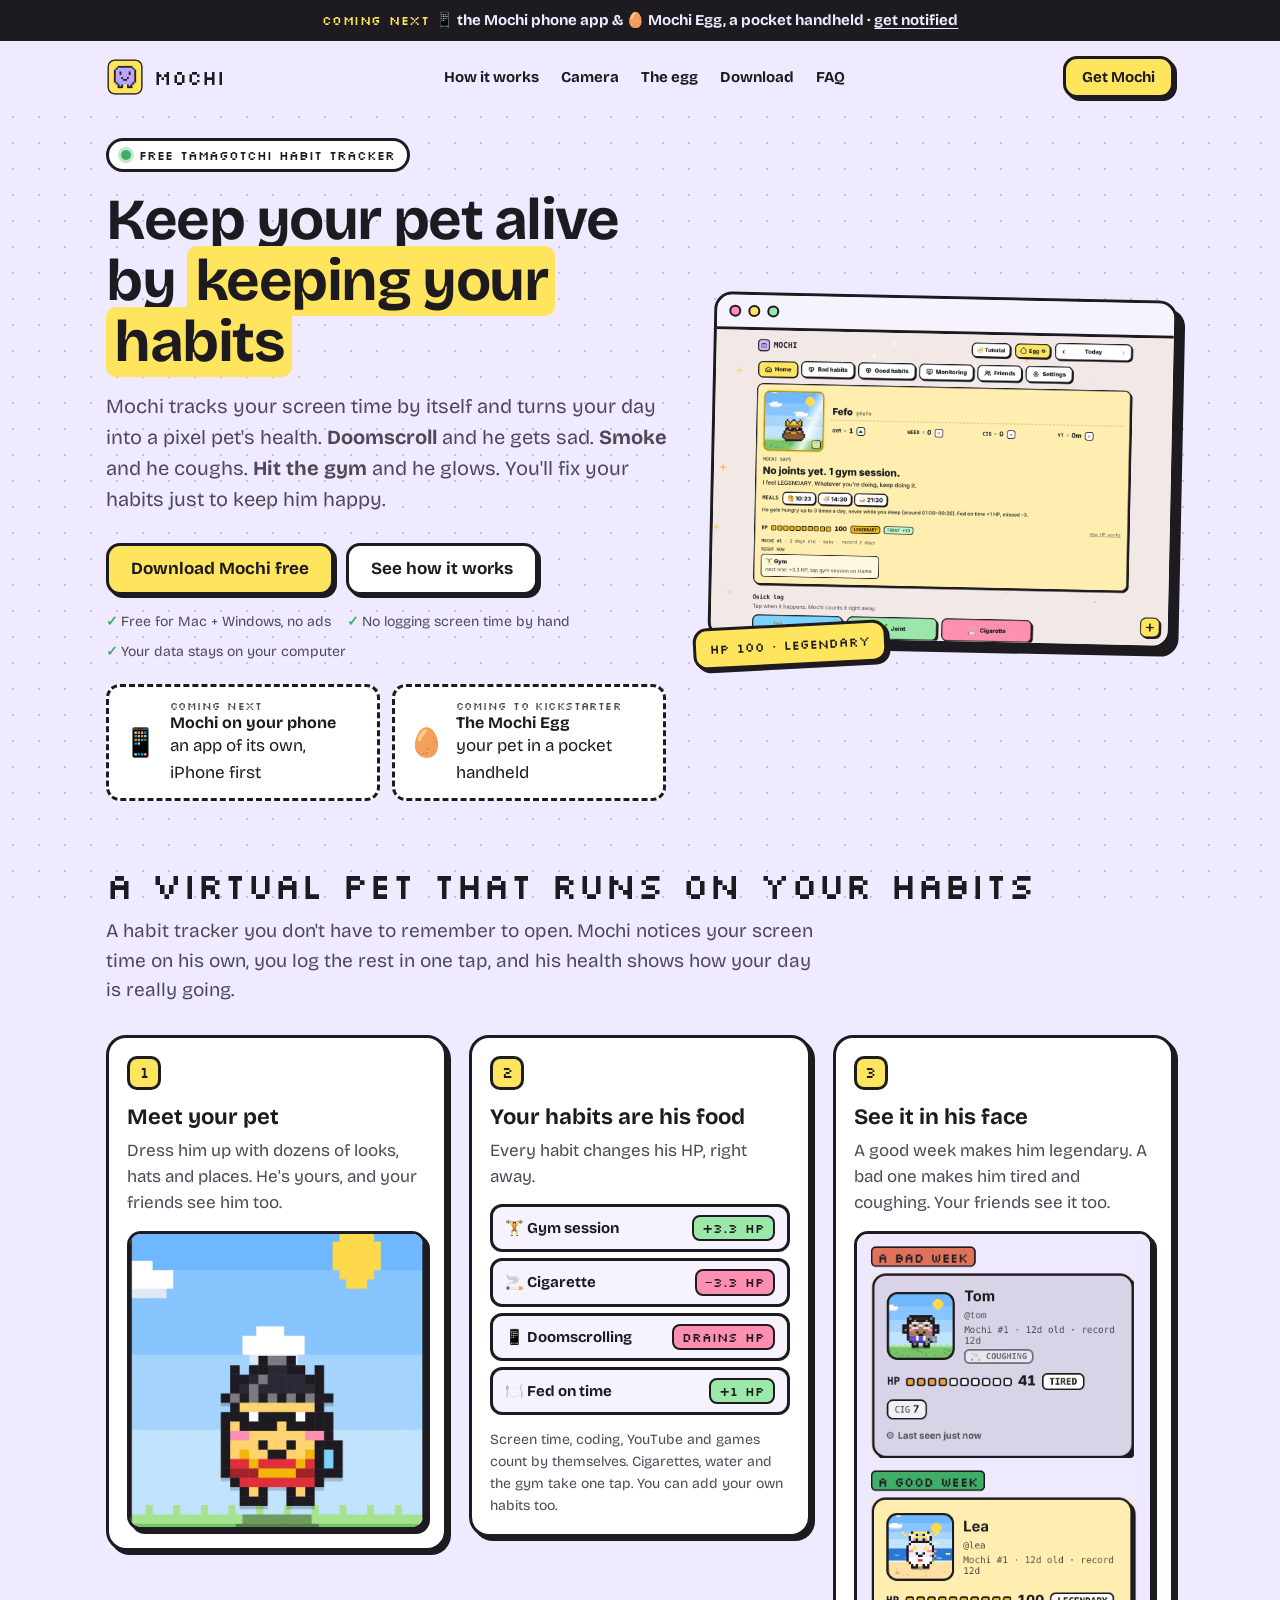
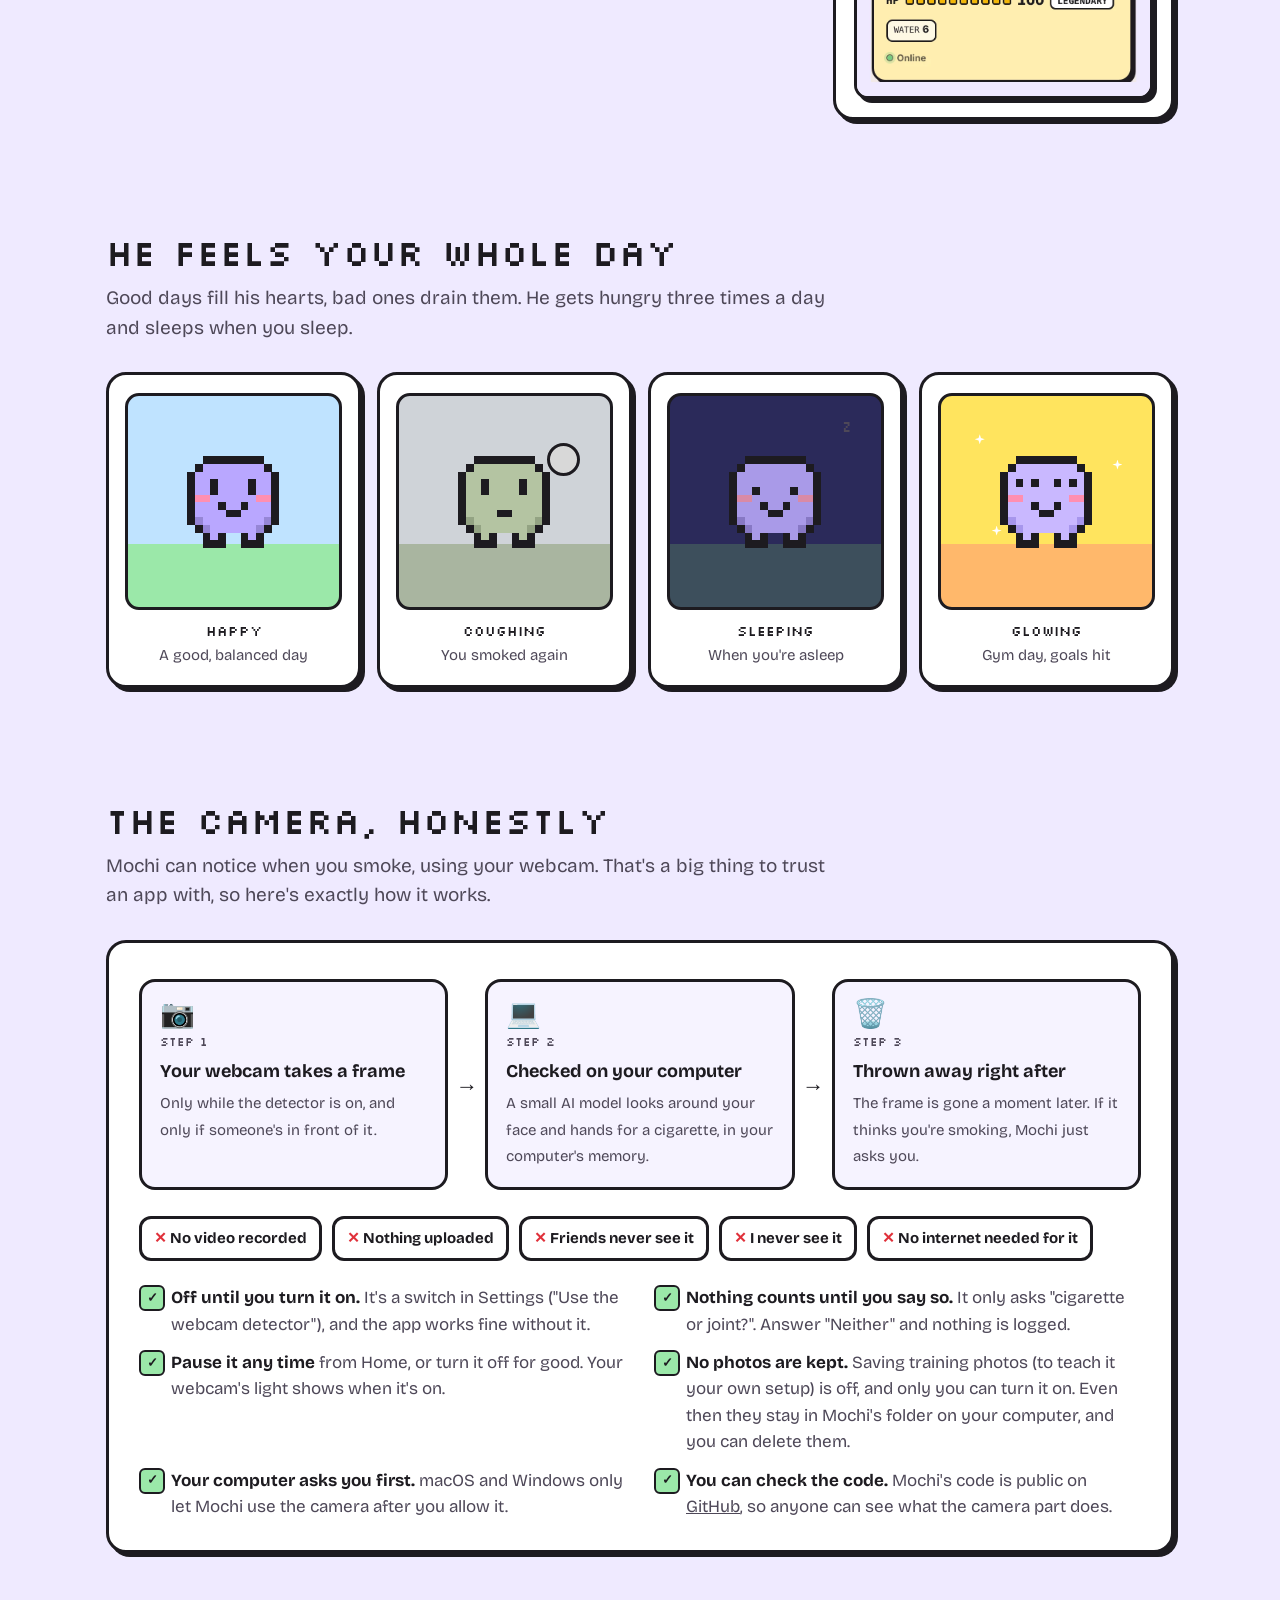
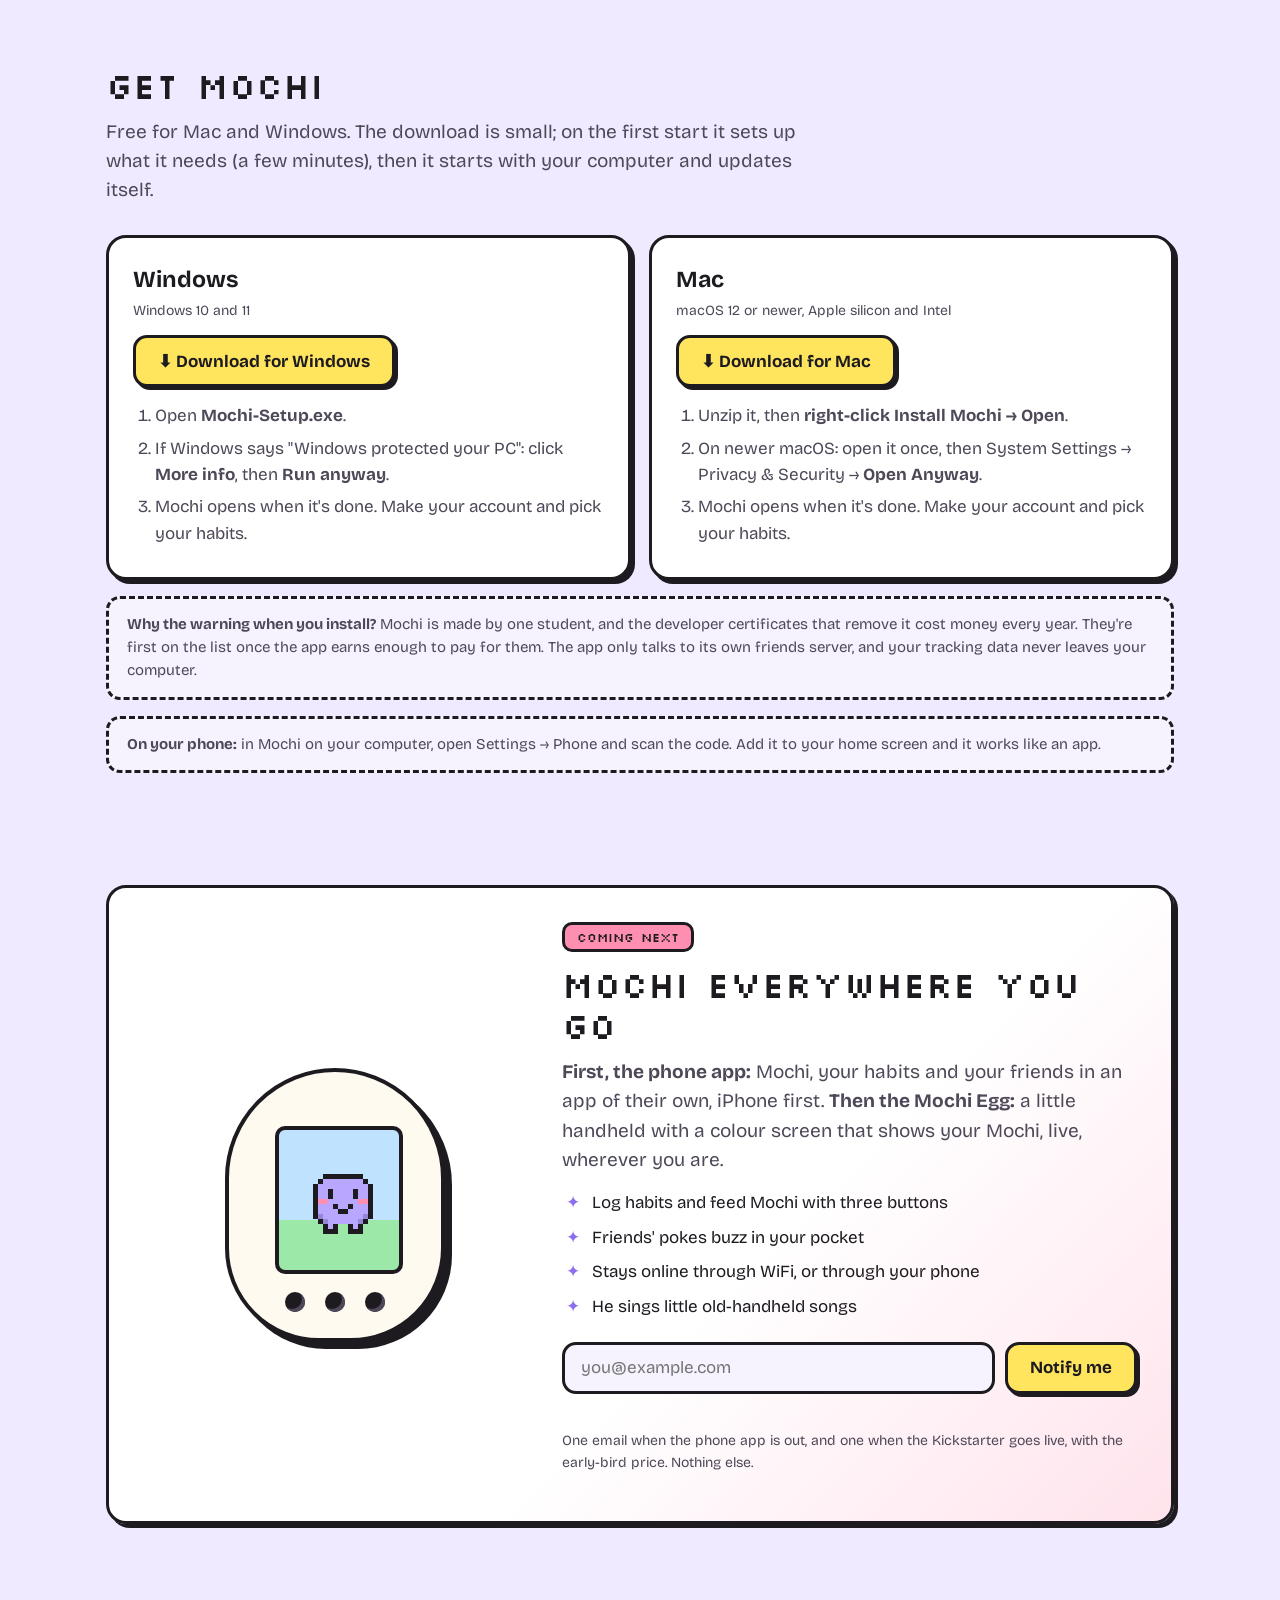
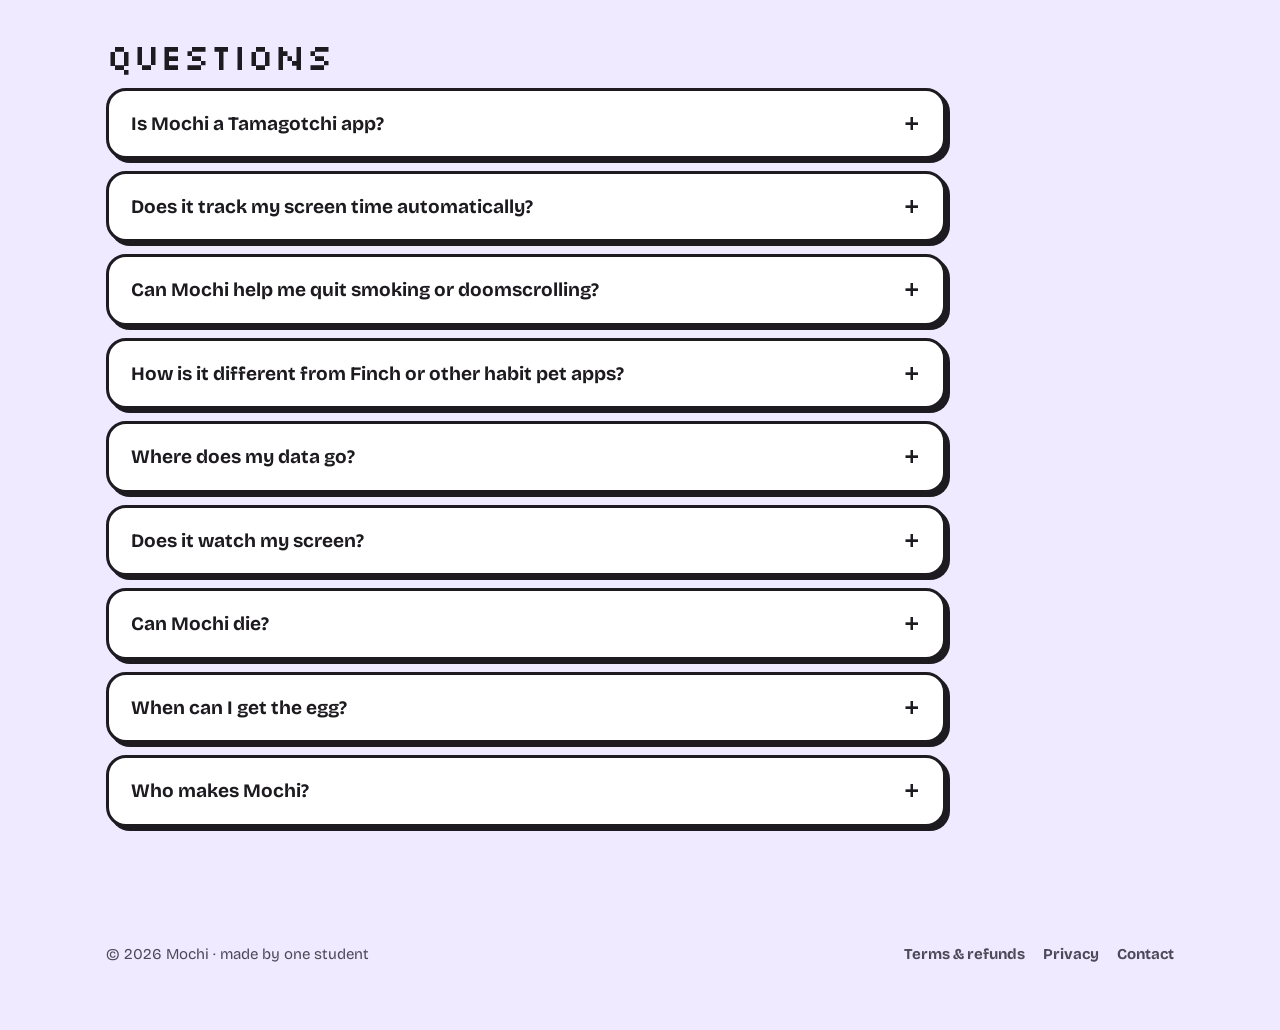
==== commit 9bf8f78e: "Website: "coming next" bar and cards on the first screen (phone app, then the Mochi Egg) Co-Authored" ====
--- a/docs/index.html
+++ b/docs/index.html
@@ -21,7 +21,7 @@
 <link rel="stylesheet" href="style.css">
 <style>
   /* hero */
-  .hero { display: grid; grid-template-columns: 1.1fr .9fr; gap: 40px; align-items: center; padding: 48px 0 72px; }
+  .hero { display: grid; grid-template-columns: 1.1fr .9fr; gap: 40px; align-items: center; padding: 22px 0 56px; }
   @media (max-width: 880px) { .hero { grid-template-columns: 1fr; padding-top: 20px; gap: 32px; } }
   .kicker { display: inline-flex; align-items: center; gap: 8px; padding: 6px 12px; border: 3px solid var(--line); border-radius: 999px; background: var(--card);
             font: 13px var(--pixel); margin-bottom: 18px; }
@@ -174,10 +174,22 @@
   .mech li { display: flex; justify-content: space-between; align-items: center; gap: 10px; padding: 8px 12px; border: 3px solid var(--line); border-radius: 12px; background: var(--soft); font-weight: 700; font-size: 15px; }
   .mech b { font: 13px var(--pixel); padding: 3px 8px; border: 2px solid var(--line); border-radius: 8px; white-space: nowrap; color: #1d1b20; }
   .mech b.up { background: var(--green); } .mech b.down { background: var(--pink); }
+  /* coming next: on the first screen */
+  .soonbar { display: block; text-align: center; padding: 9px 16px; background: var(--ink); color: var(--bg); font-size: 15px; font-weight: 700; text-decoration: none; }
+  .soonbar b { color: var(--yellow); font-family: var(--pixel); font-weight: 400; font-size: 13px; letter-spacing: .04em; margin-right: 6px; }
+  .soonbar u { text-underline-offset: 3px; }
+  .next { display: grid; grid-template-columns: repeat(2, minmax(0, 1fr)); gap: 12px; margin-top: 22px; max-width: 560px; }
+  @media (max-width: 520px) { .next { grid-template-columns: 1fr; } }
+  .nextcard { display: flex; gap: 12px; align-items: center; padding: 12px 14px; border: 3px dashed var(--line); border-radius: 14px; background: var(--card); text-decoration: none; }
+  .nextcard:hover { border-style: solid; }
+  .nextcard .ic { font-size: 28px; line-height: 1; }
+  .nextcard small { display: block; font: 11px var(--pixel); color: var(--ink-2); letter-spacing: .04em; }
+  .nextcard b { display: block; font-size: 16px; line-height: 1.25; }
   @media (prefers-reduced-motion: reduce) { *, *::before, *::after { animation: none !important; transition: none !important; } }
 </style>
 </head>
 <body>
+<a class="soonbar" href="#egg"><b>COMING NEXT</b>📱 the Mochi phone app &amp; 🥚 Mochi Egg, a pocket handheld · <u>get notified</u></a>
 <header class="top" id="top">
   <div class="wrap">
     <a class="brand" href="#"><img src="icon.png" alt="">MOCHI</a>
@@ -204,6 +216,10 @@
         <button type="button" class="btn small" id="shareBtn" style="margin-top:6px">Send it to myself</button>
       </div>
       <div class="trust"><span>Free for Mac + Windows, no ads</span><span>No logging screen time by hand</span><span>Your data stays on your computer</span></div>
+      <div class="next" aria-label="Coming next">
+        <a class="nextcard" href="#egg"><span class="ic" aria-hidden="true">📱</span><span><small>COMING NEXT</small><b>Mochi on your phone</b>an app of its own, iPhone first</span></a>
+        <a class="nextcard" href="#egg"><span class="ic" aria-hidden="true">🥚</span><span><small>COMING TO KICKSTARTER</small><b>The Mochi Egg</b>your pet in a pocket handheld</span></a>
+      </div>
     </div>
     <div class="heroart">
       <div class="shot"><div class="bar"><i></i><i></i><i></i></div>
@@ -310,18 +326,18 @@
         <div class="eggbtns"><i></i><i></i><i></i></div>
       </div>
       <div>
-        <span class="badge">COMING TO KICKSTARTER</span>
-        <h2 class="sec">Mochi in your pocket</h2>
-        <p class="sub" style="margin-bottom:16px">The Mochi Egg is a little handheld with a colour screen that shows your Mochi, live, wherever you are.</p>
+        <span class="badge">COMING NEXT</span>
+        <h2 class="sec">Mochi everywhere you go</h2>
+        <p class="sub" style="margin-bottom:16px"><b>First, the phone app:</b> Mochi, your habits and your friends in an app of their own, iPhone first. <b>Then the Mochi Egg:</b> a little handheld with a colour screen that shows your Mochi, live, wherever you are.</p>
         <ul class="ticks">
           <li>Log habits and feed Mochi with three buttons</li>
           <li>Friends' pokes buzz in your pocket</li>
           <li>Stays online through WiFi, or through your phone</li>
           <li>He sings little old-handheld songs</li>
         </ul>
-        <form class="join" data-wants="egg"><input type="email" name="email" required placeholder="you@example.com" aria-label="Your email"><button class="btn primary" type="submit">Notify me</button></form>
+        <form class="join" data-wants="both"><input type="email" name="email" required placeholder="you@example.com" aria-label="Your email"><button class="btn primary" type="submit">Notify me</button></form>
         <div class="msg" role="status"></div>
-        <p class="fine" style="margin-top:2px">One email when the Kickstarter goes live, with the early-bird price. Nothing else.</p>
+        <p class="fine" style="margin-top:2px">One email when the phone app is out, and one when the Kickstarter goes live, with the early-bird price. Nothing else.</p>
       </div>
     </div>
   </div>
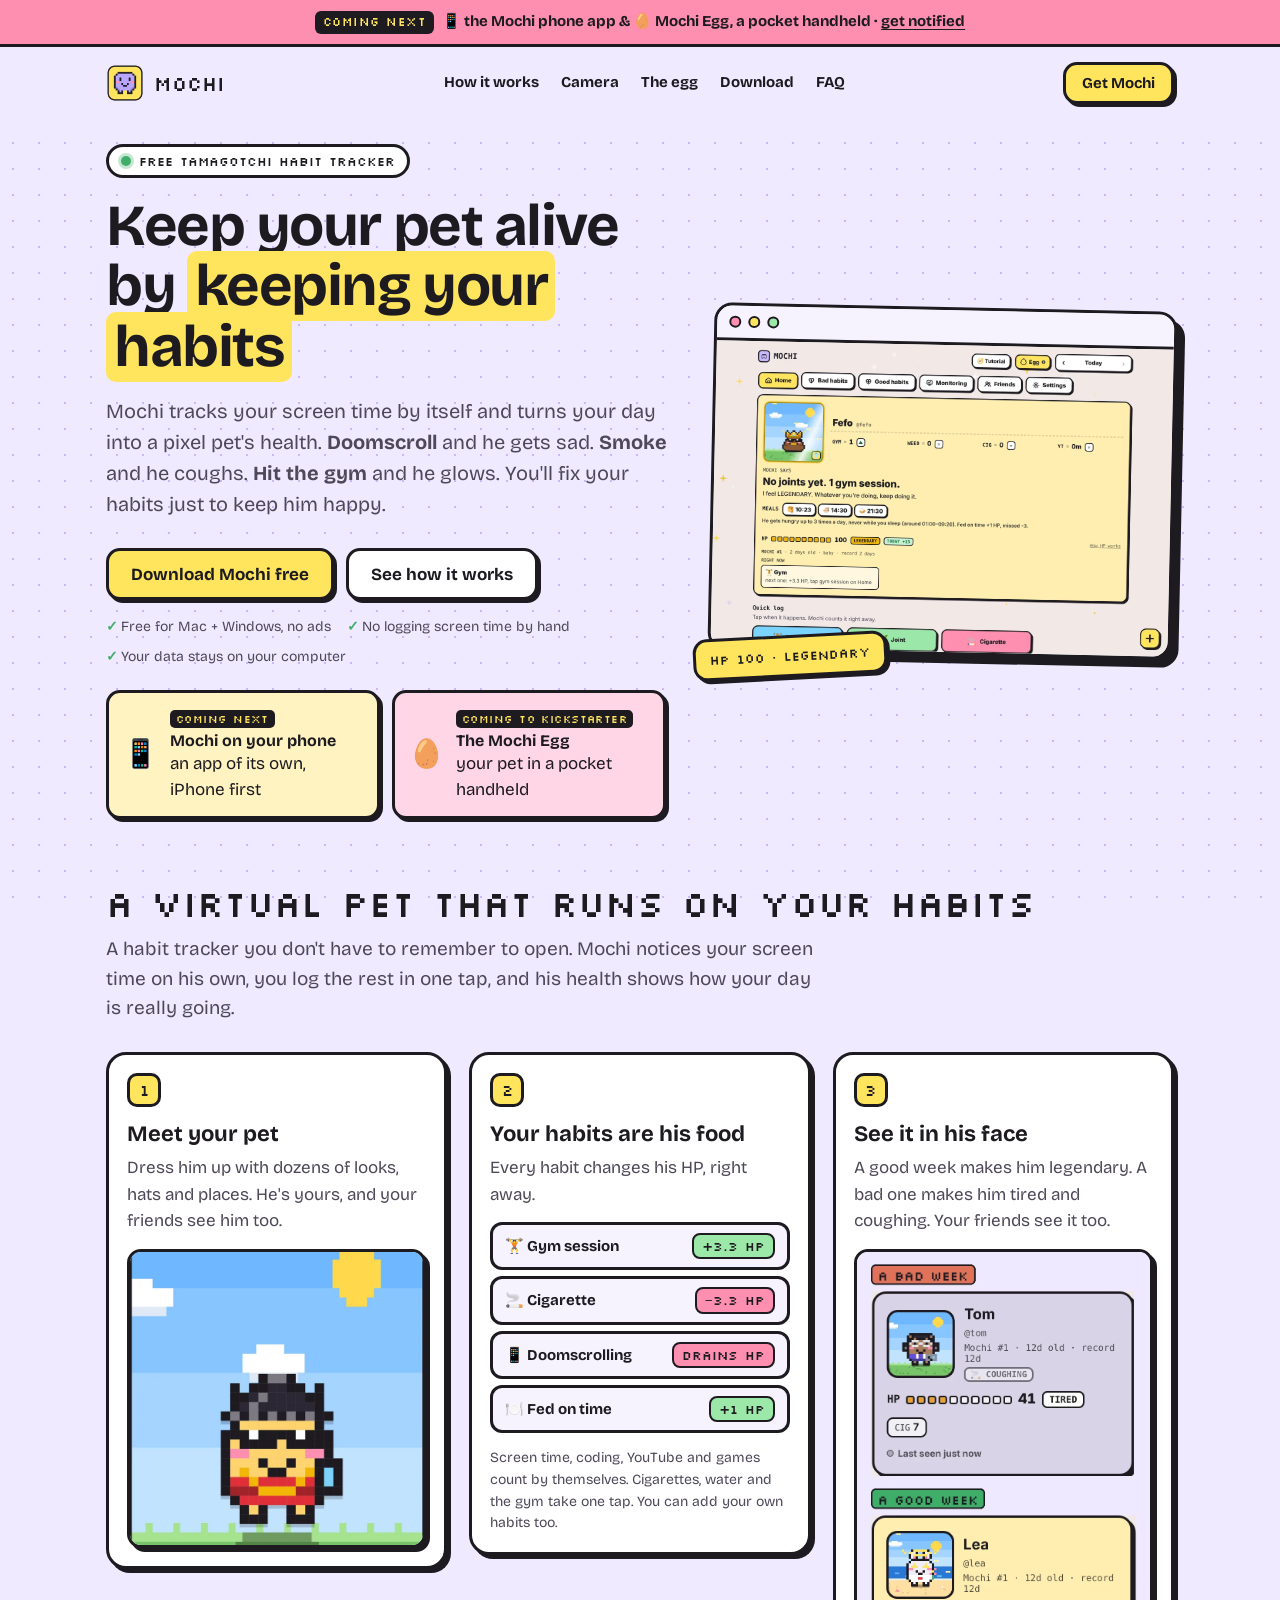
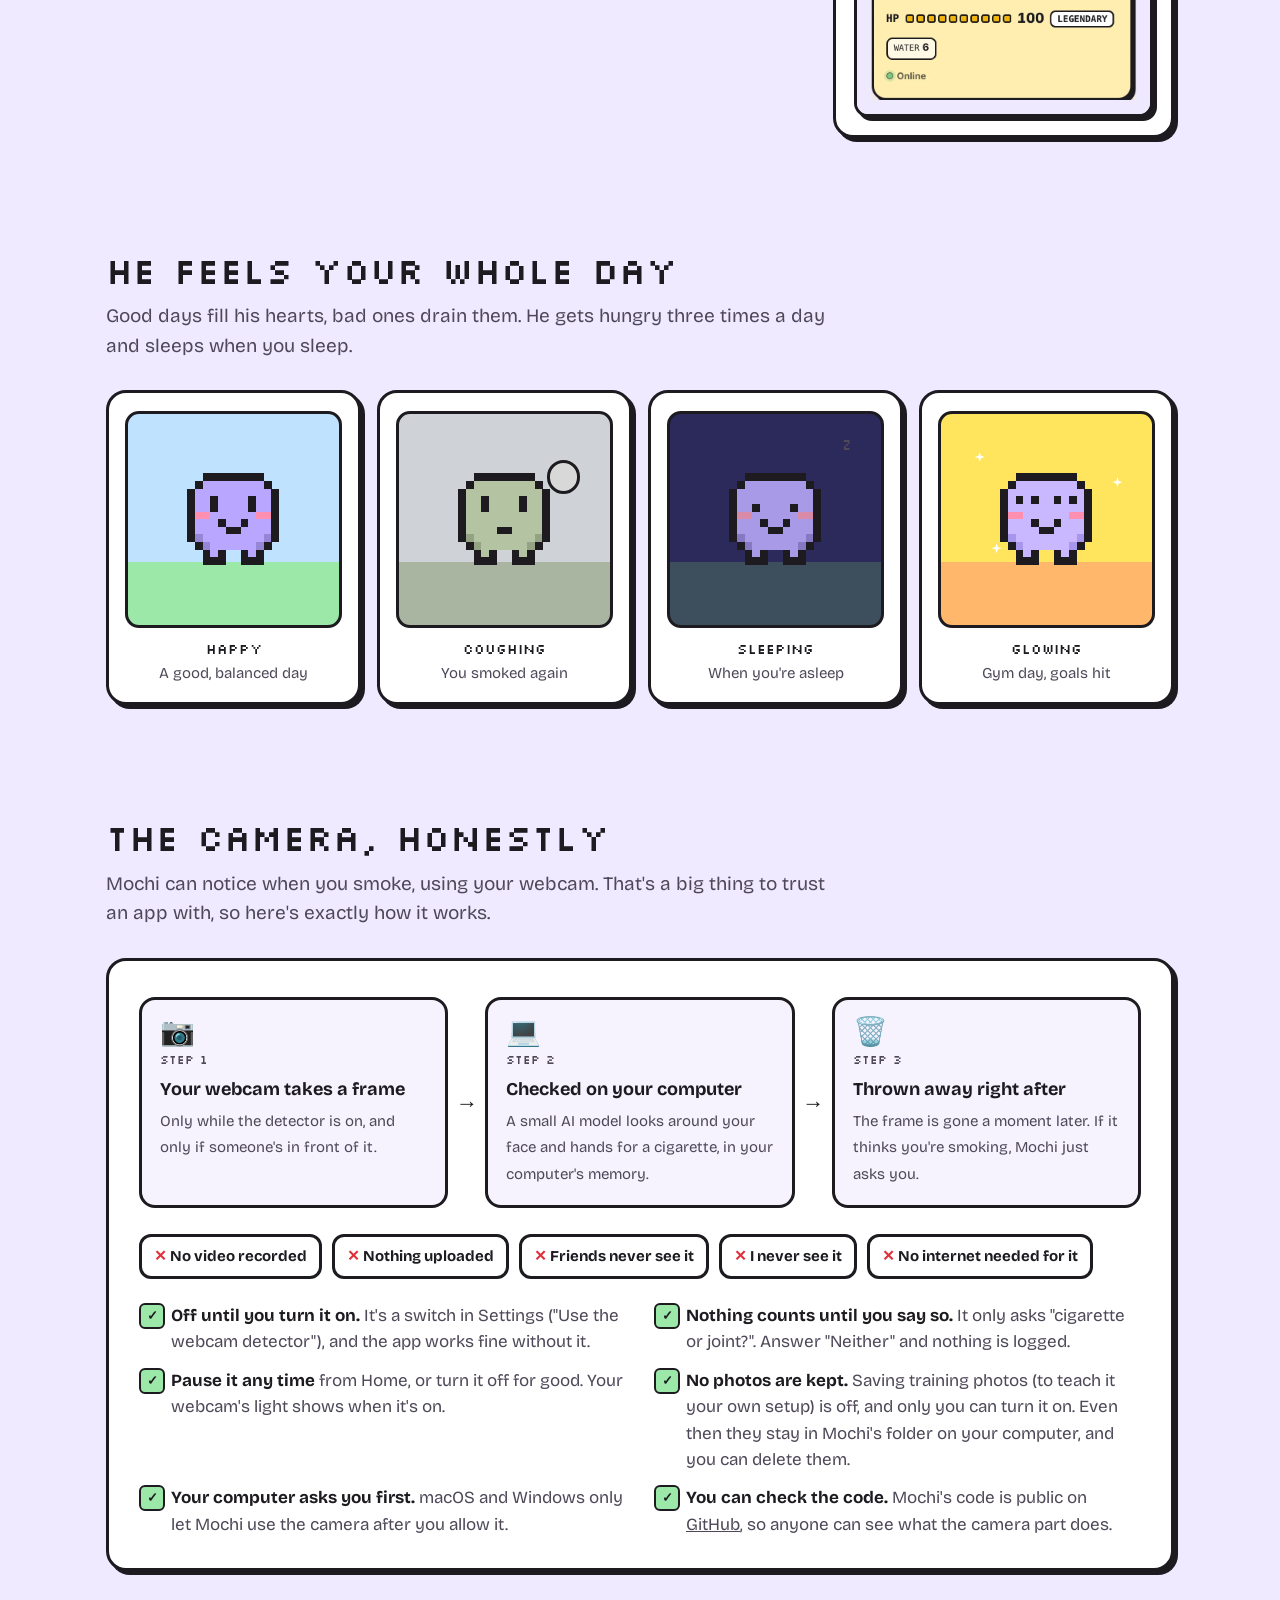
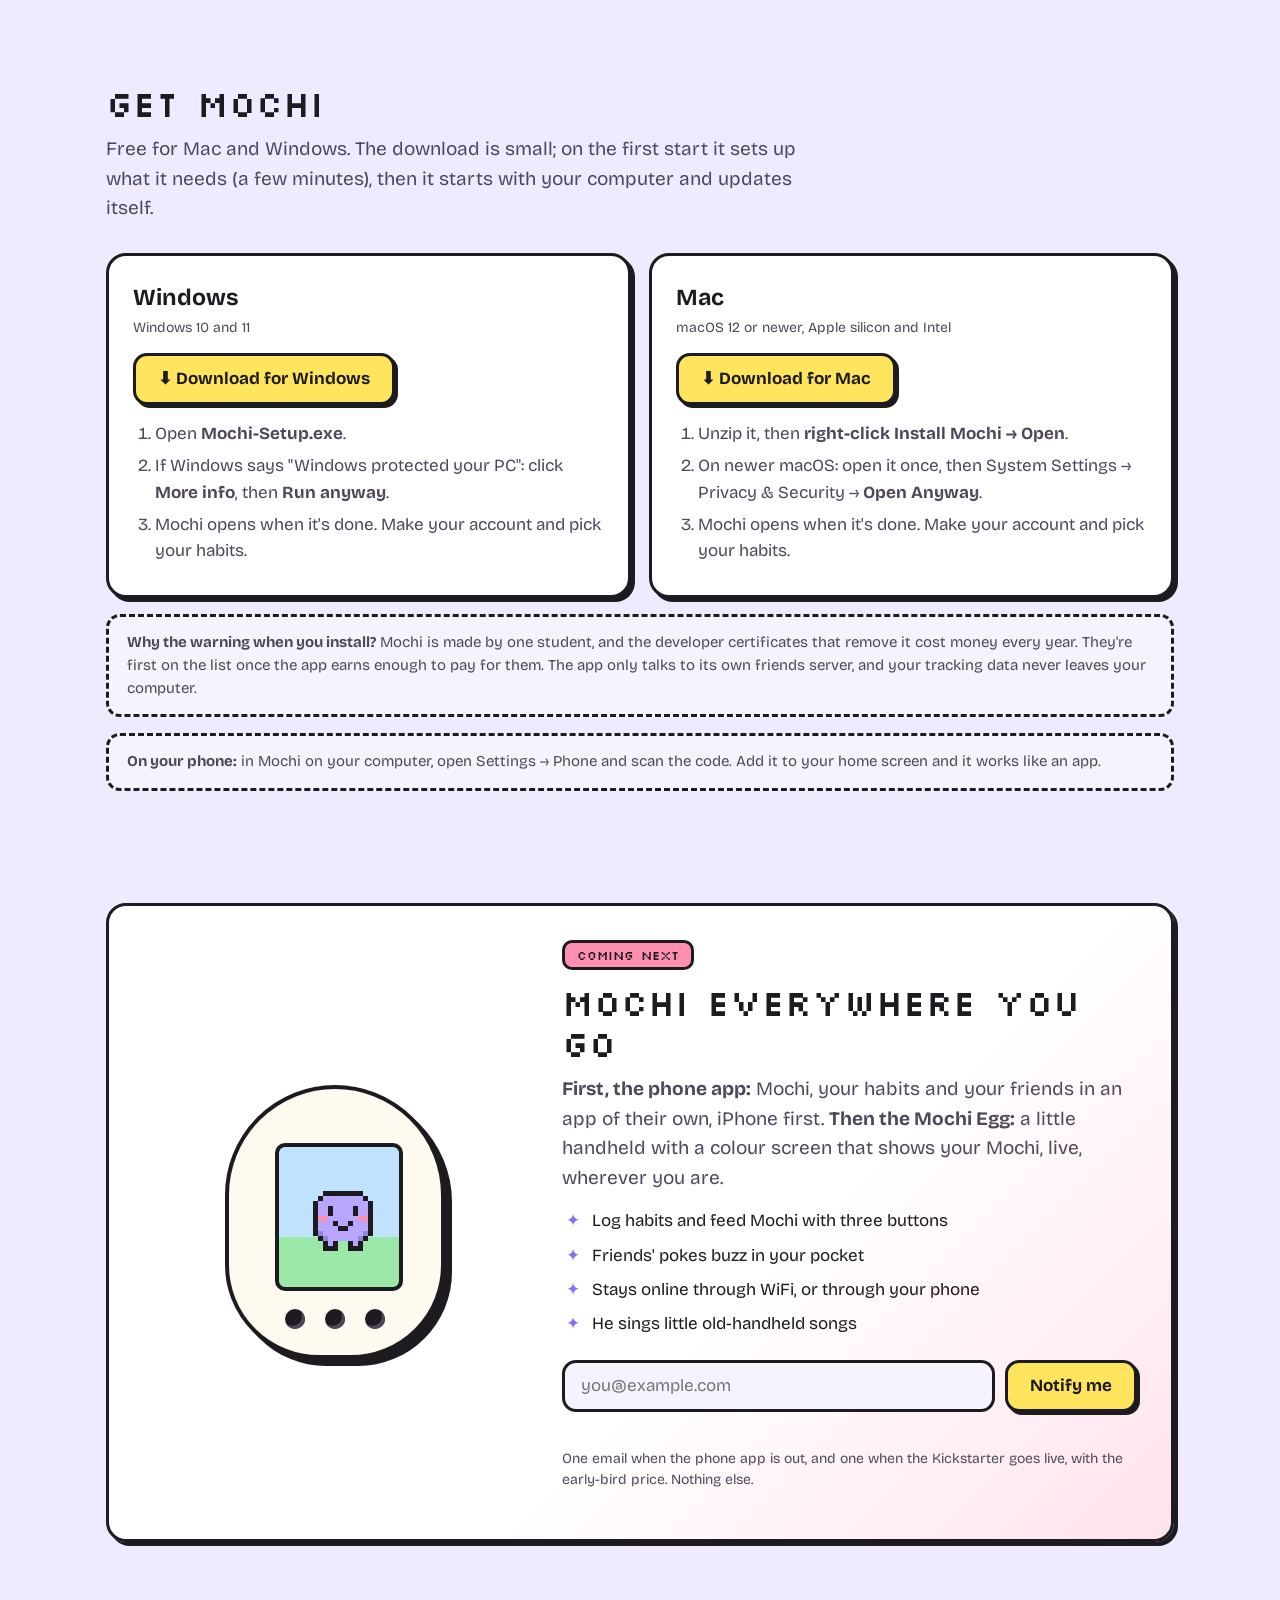
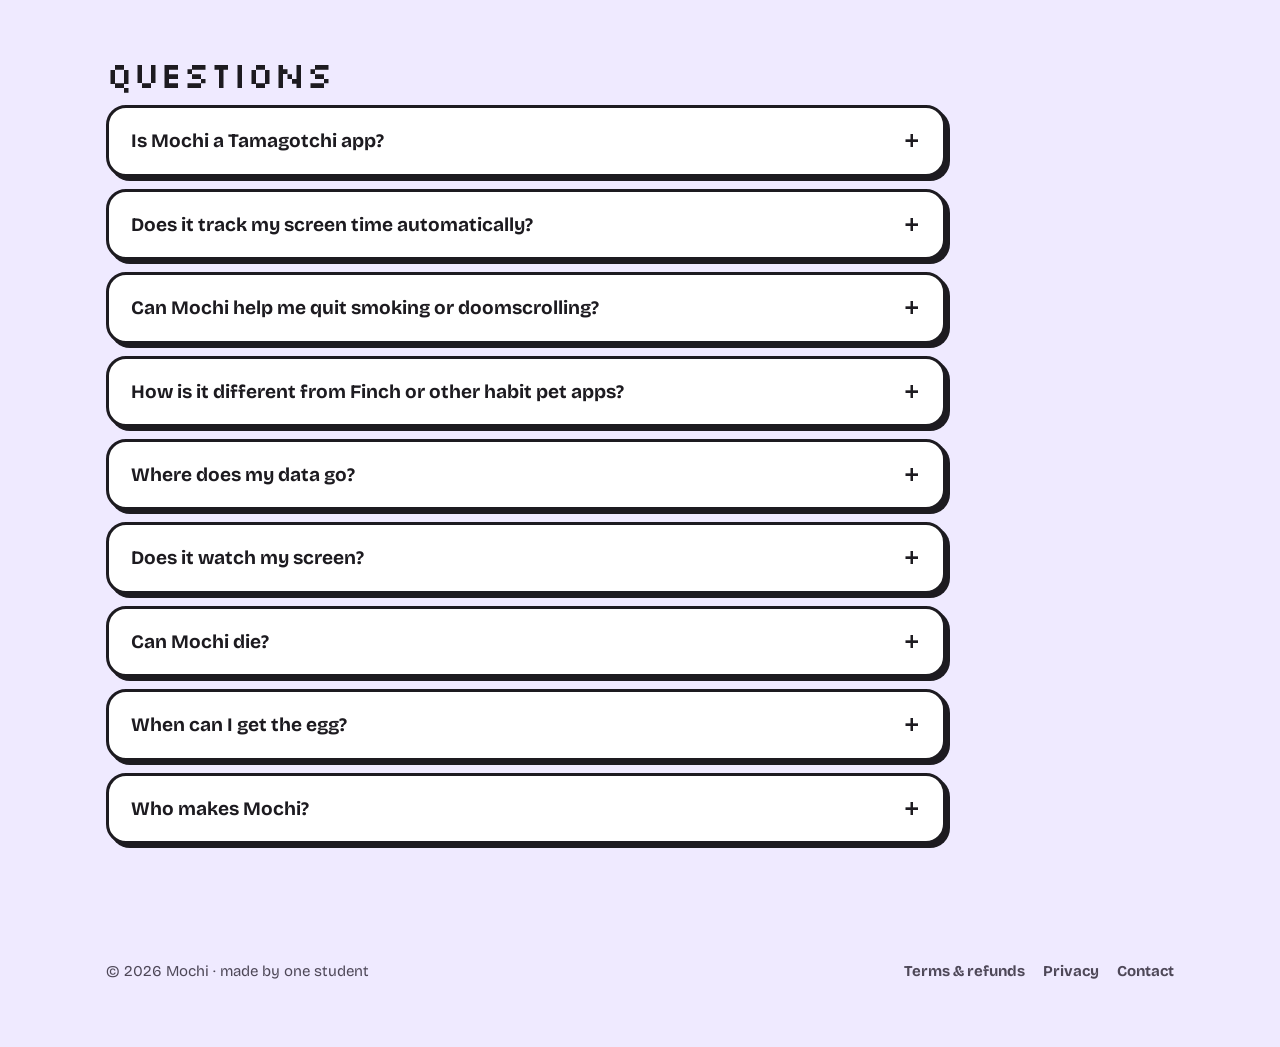
==== commit 0e70f295: "Fix: the 30-day chart stays on the last 30 days when you open an older day Opening a day from the ch" ====
--- a/docs/index.html
+++ b/docs/index.html
@@ -175,15 +175,16 @@
   .mech b { font: 13px var(--pixel); padding: 3px 8px; border: 2px solid var(--line); border-radius: 8px; white-space: nowrap; color: #1d1b20; }
   .mech b.up { background: var(--green); } .mech b.down { background: var(--pink); }
   /* coming next: on the first screen */
-  .soonbar { display: block; text-align: center; padding: 9px 16px; background: var(--ink); color: var(--bg); font-size: 15px; font-weight: 700; text-decoration: none; }
-  .soonbar b { color: var(--yellow); font-family: var(--pixel); font-weight: 400; font-size: 13px; letter-spacing: .04em; margin-right: 6px; }
+  .soonbar { display: block; text-align: center; padding: 10px 16px; background: #ff8fb1; color: #1d1b20; border-bottom: 3px solid #1d1b20; font-size: 15px; font-weight: 700; text-decoration: none; }
+  .soonbar b { display: inline-block; background: #1d1b20; color: #ffe45e; padding: 2px 8px; border-radius: 6px; font-family: var(--pixel); font-weight: 400; font-size: 12px; letter-spacing: .04em; margin-right: 8px; }
   .soonbar u { text-underline-offset: 3px; }
   .next { display: grid; grid-template-columns: repeat(2, minmax(0, 1fr)); gap: 12px; margin-top: 22px; max-width: 560px; }
   @media (max-width: 520px) { .next { grid-template-columns: 1fr; } }
-  .nextcard { display: flex; gap: 12px; align-items: center; padding: 12px 14px; border: 3px dashed var(--line); border-radius: 14px; background: var(--card); text-decoration: none; }
-  .nextcard:hover { border-style: solid; }
+  .nextcard { display: flex; gap: 12px; align-items: center; padding: 12px 14px; border: 3px solid #1d1b20; border-radius: 14px; background: #fff3c2; color: #1d1b20; box-shadow: 3px 3px 0 #1d1b20; text-decoration: none; }
+  .nextcard:nth-child(2) { background: #ffd6e6; }
+  .nextcard:hover { transform: translate(-1px, -1px); box-shadow: 4px 4px 0 #1d1b20; }
   .nextcard .ic { font-size: 28px; line-height: 1; }
-  .nextcard small { display: block; font: 11px var(--pixel); color: var(--ink-2); letter-spacing: .04em; }
+  .nextcard small { display: inline-block; font: 11px var(--pixel); background: #1d1b20; color: #ffe45e; padding: 2px 6px; border-radius: 5px; letter-spacing: .04em; margin-bottom: 3px; }
   .nextcard b { display: block; font-size: 16px; line-height: 1.25; }
   @media (prefers-reduced-motion: reduce) { *, *::before, *::after { animation: none !important; transition: none !important; } }
 </style>
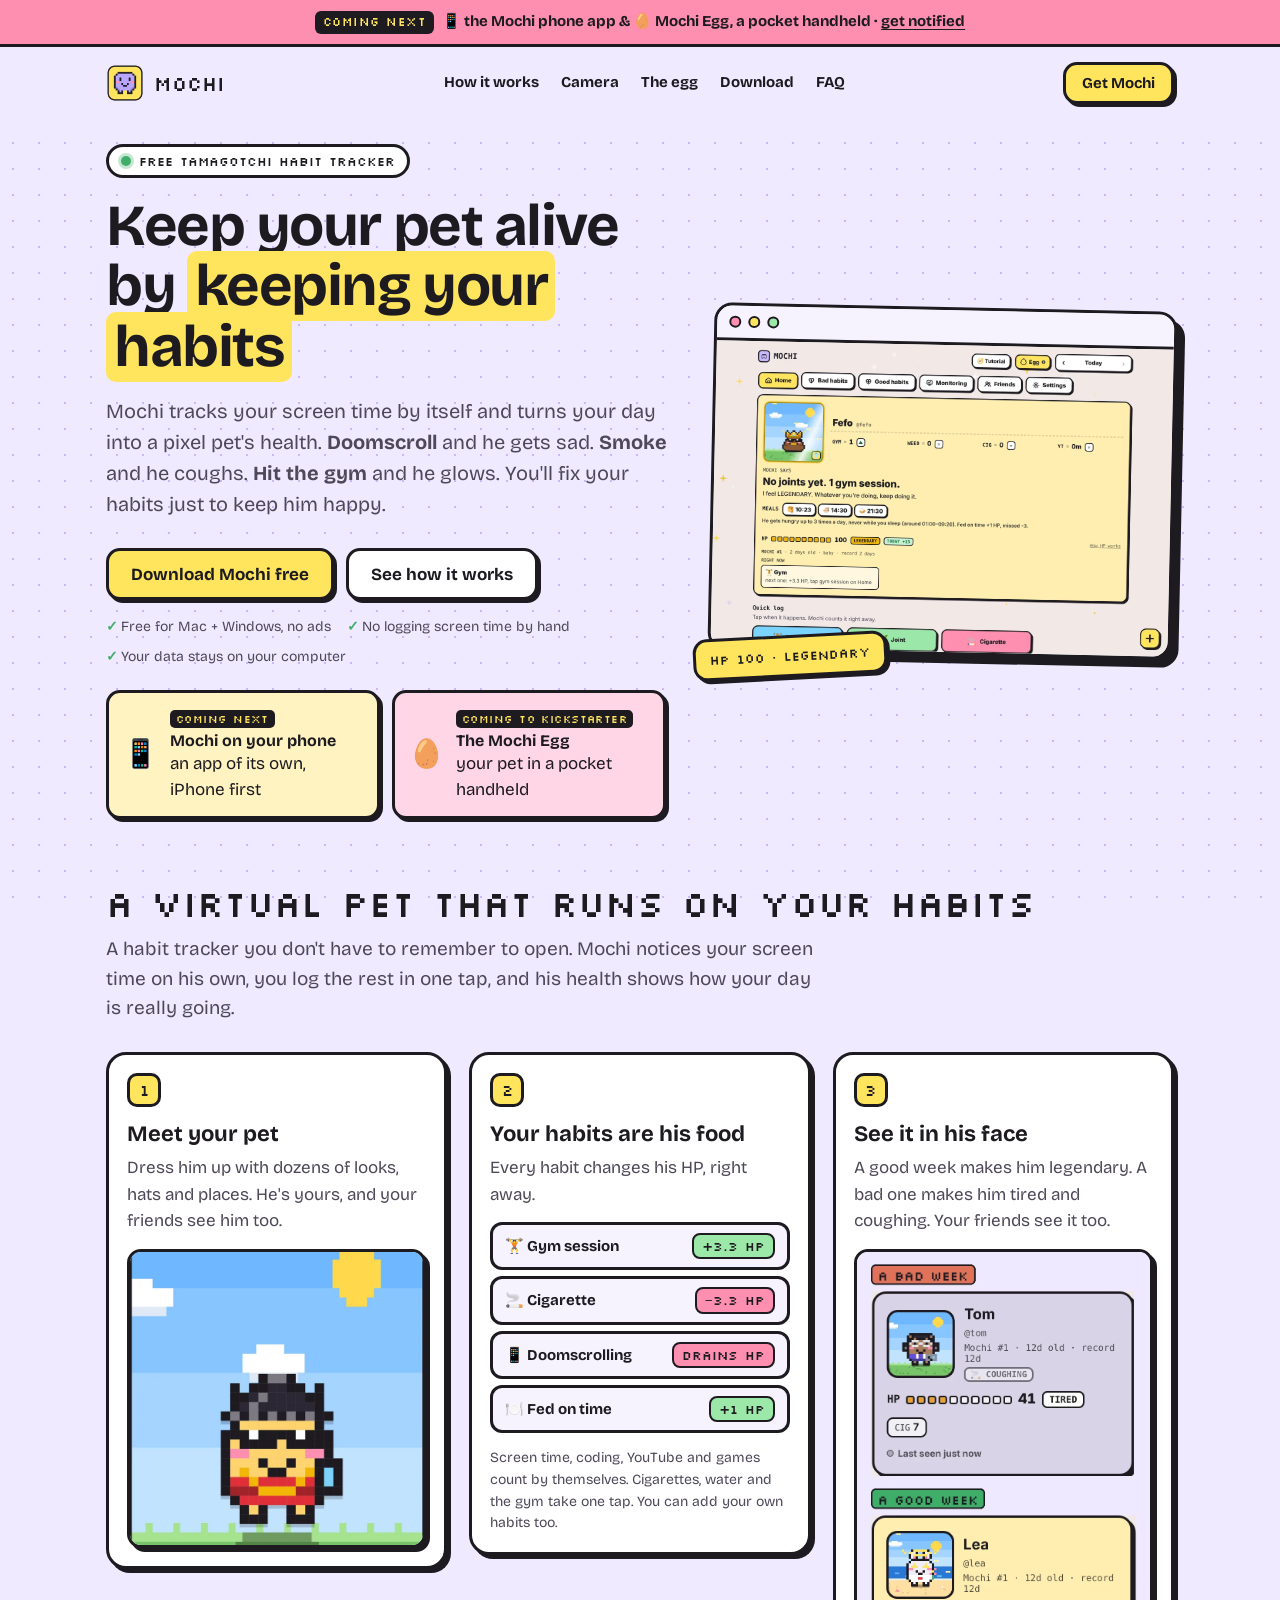
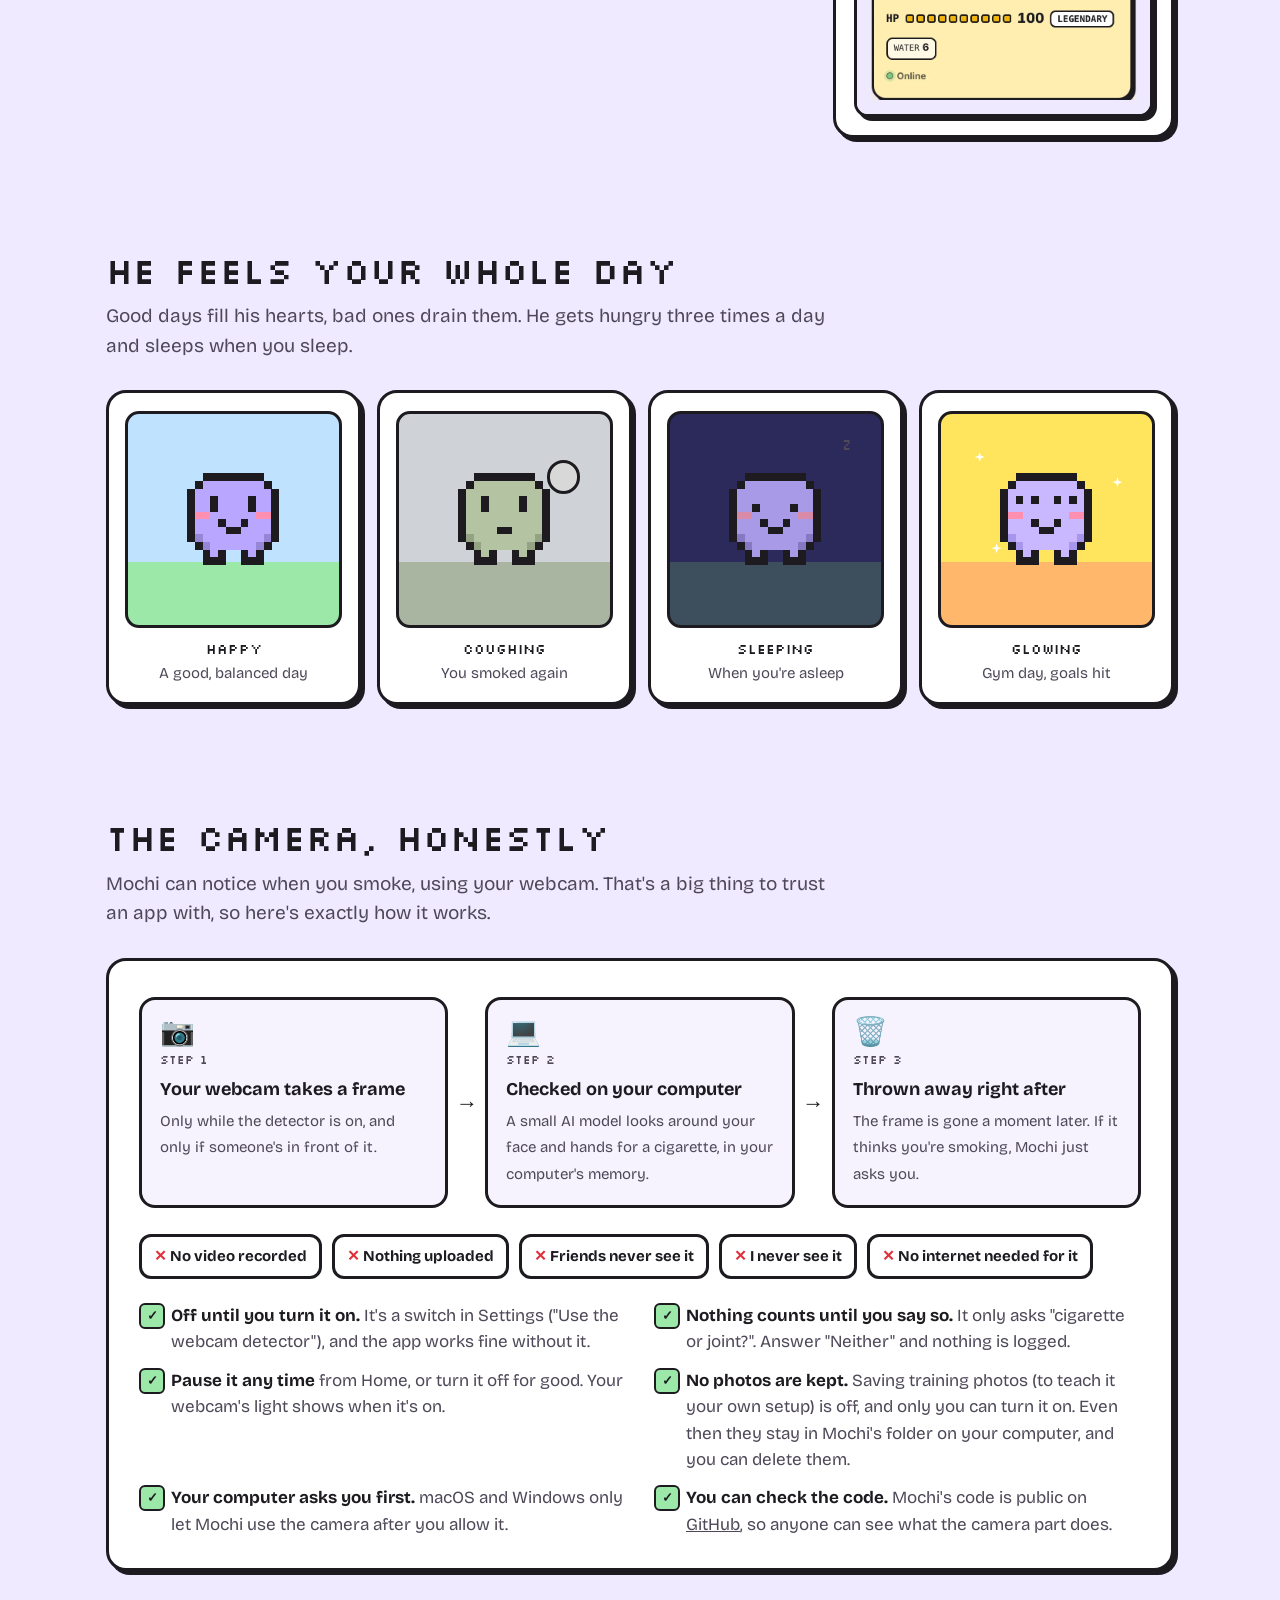
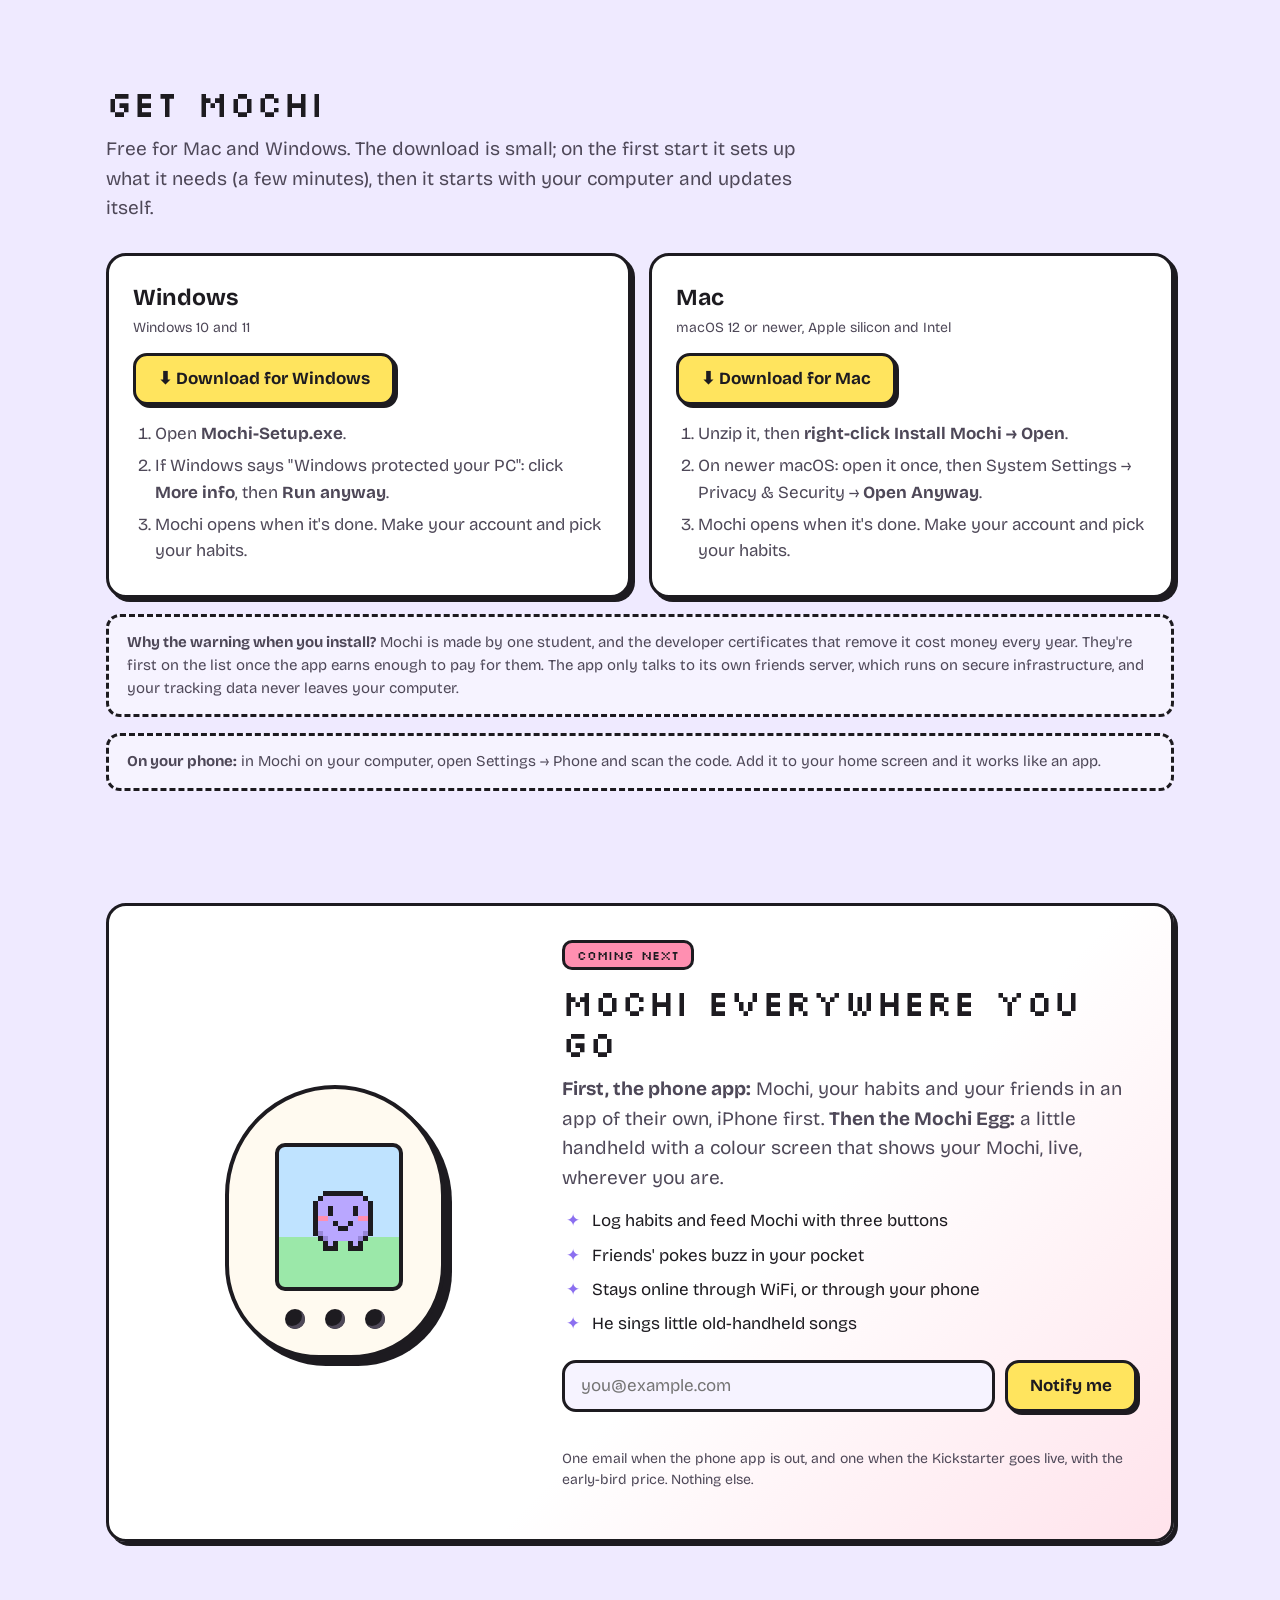
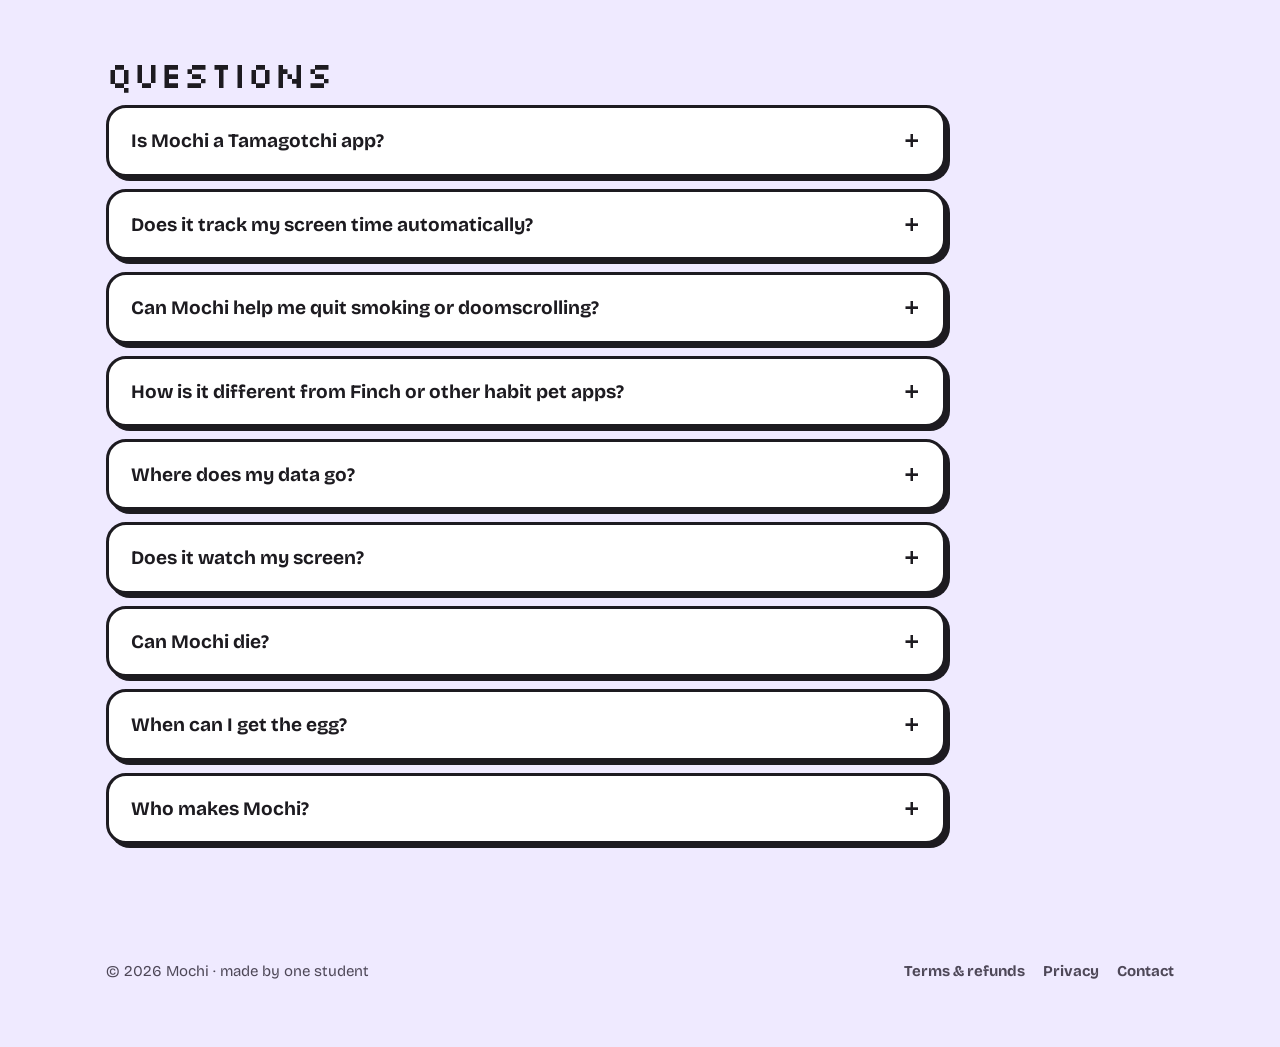
==== commit 51bac51a: "background pic and fixed wrong wording" ====
--- a/docs/index.html
+++ b/docs/index.html
@@ -314,7 +314,7 @@
         </ol>
       </div>
     </div>
-    <div class="note"><b>Why the warning when you install?</b> Mochi is made by one student, and the developer certificates that remove it cost money every year. They're first on the list once the app earns enough to pay for them. The app only talks to its own friends server, and your tracking data never leaves your computer.</div>
+    <div class="note"><b>Why the warning when you install?</b> Mochi is made by one student, and the developer certificates that remove it cost money every year. They're first on the list once the app earns enough to pay for them. The app only talks to its own friends server, which runs on secure infrastructure, and your tracking data never leaves your computer.</div>
     <div class="note"><b>On your phone:</b> in Mochi on your computer, open Settings → Phone and scan the code. Add it to your home screen and it works like an app.</div>
   </div>
 </section>
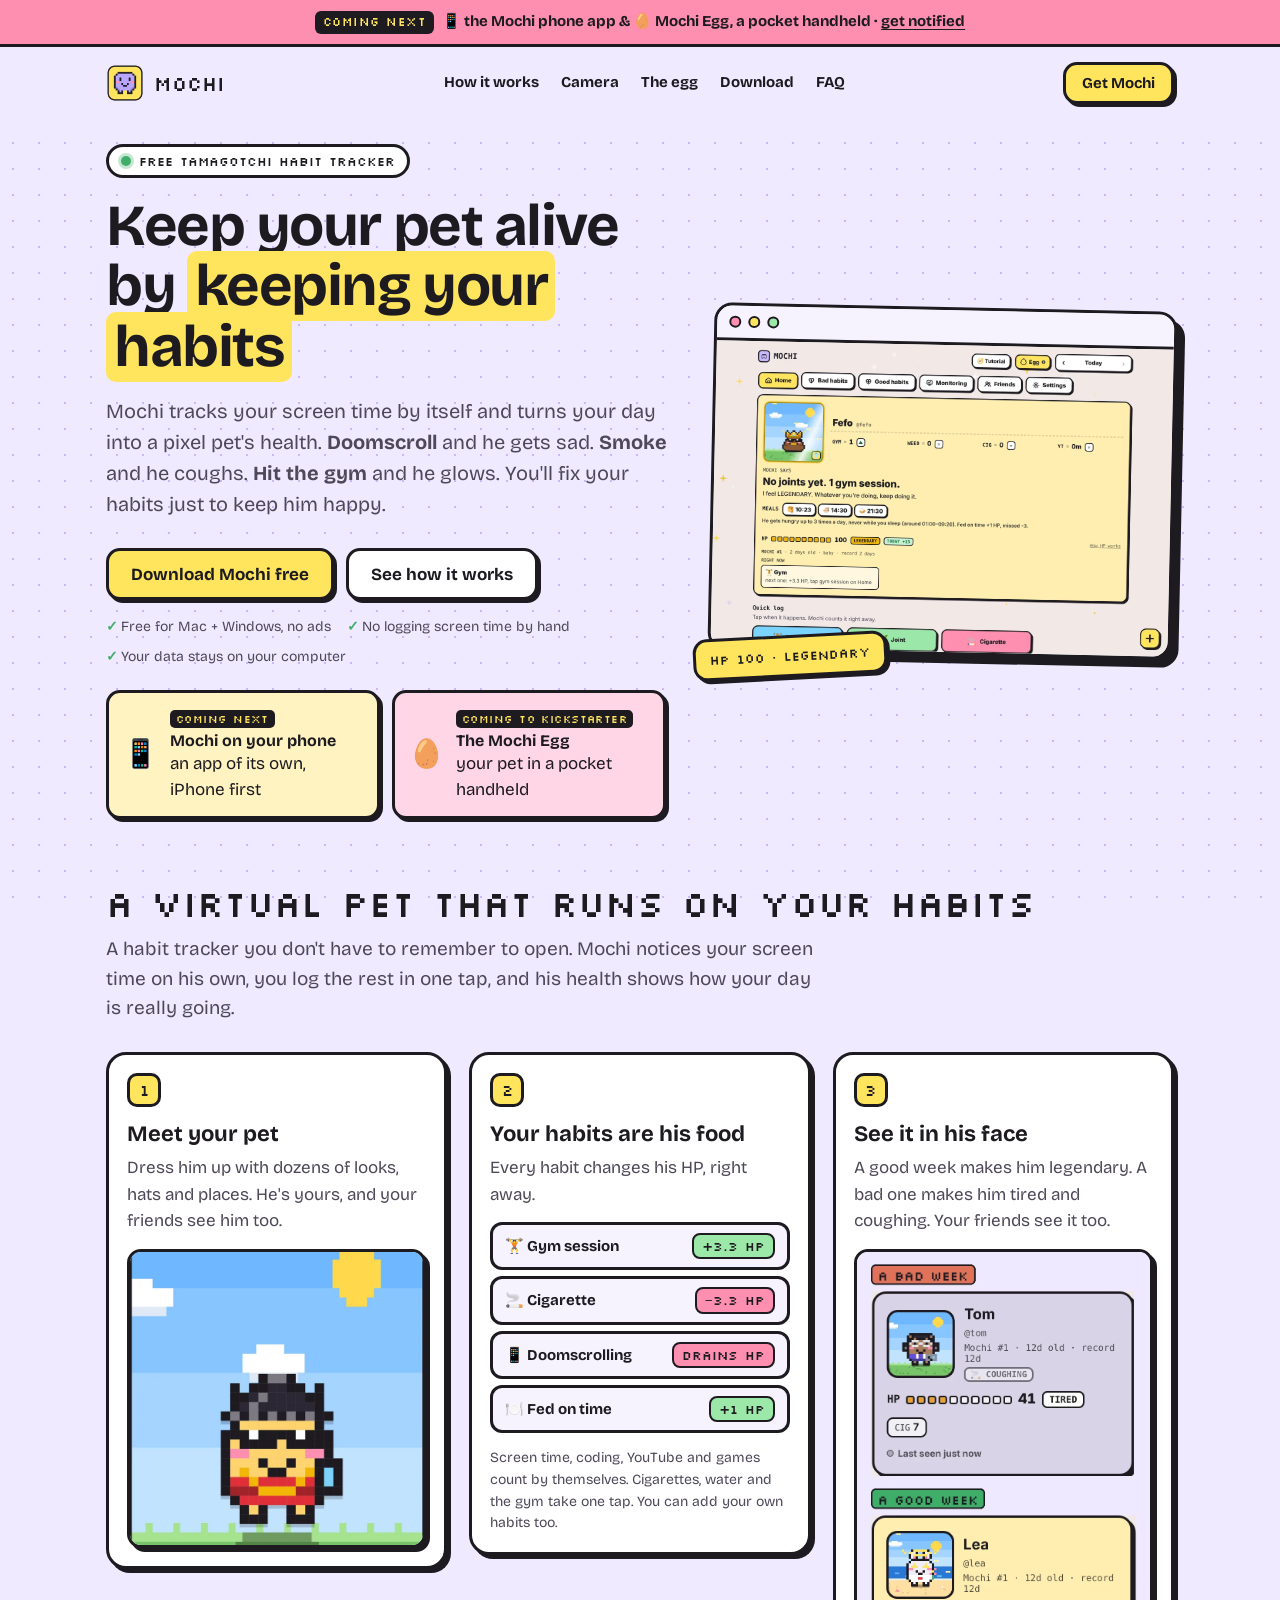
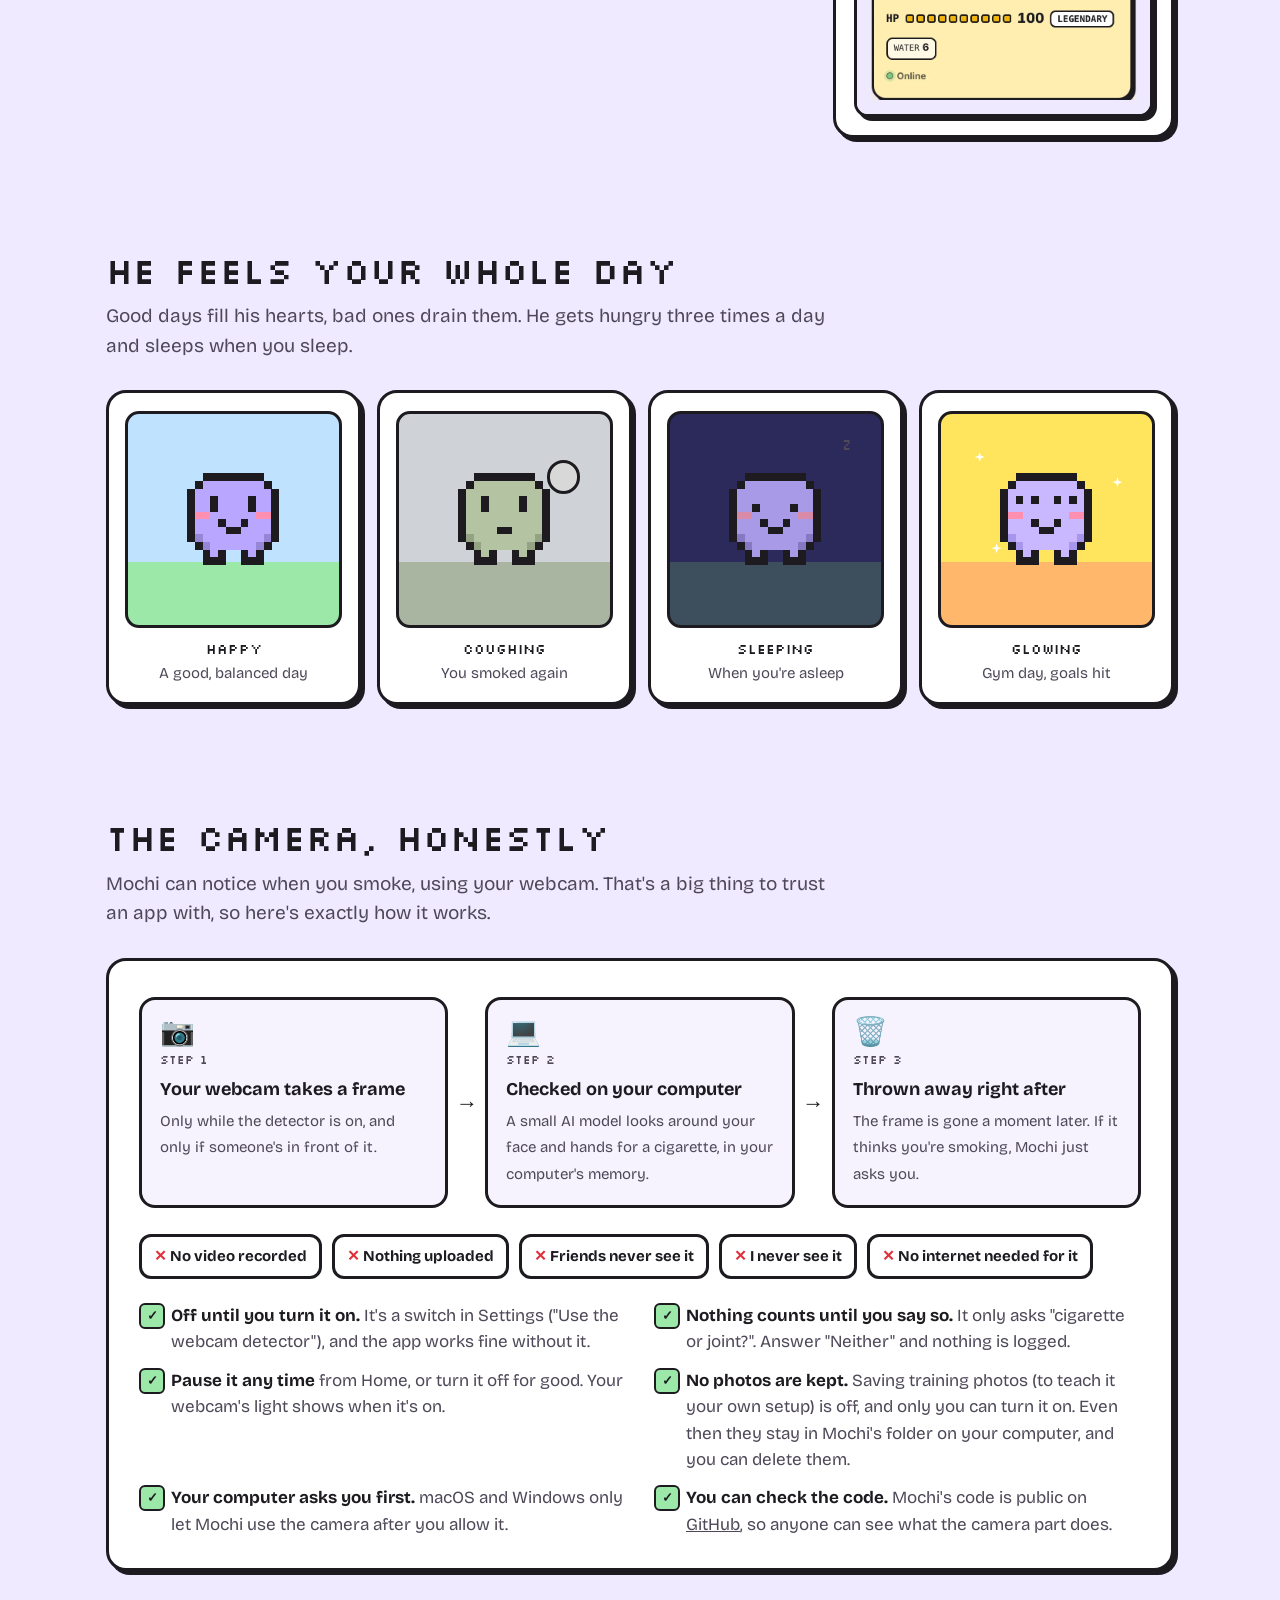
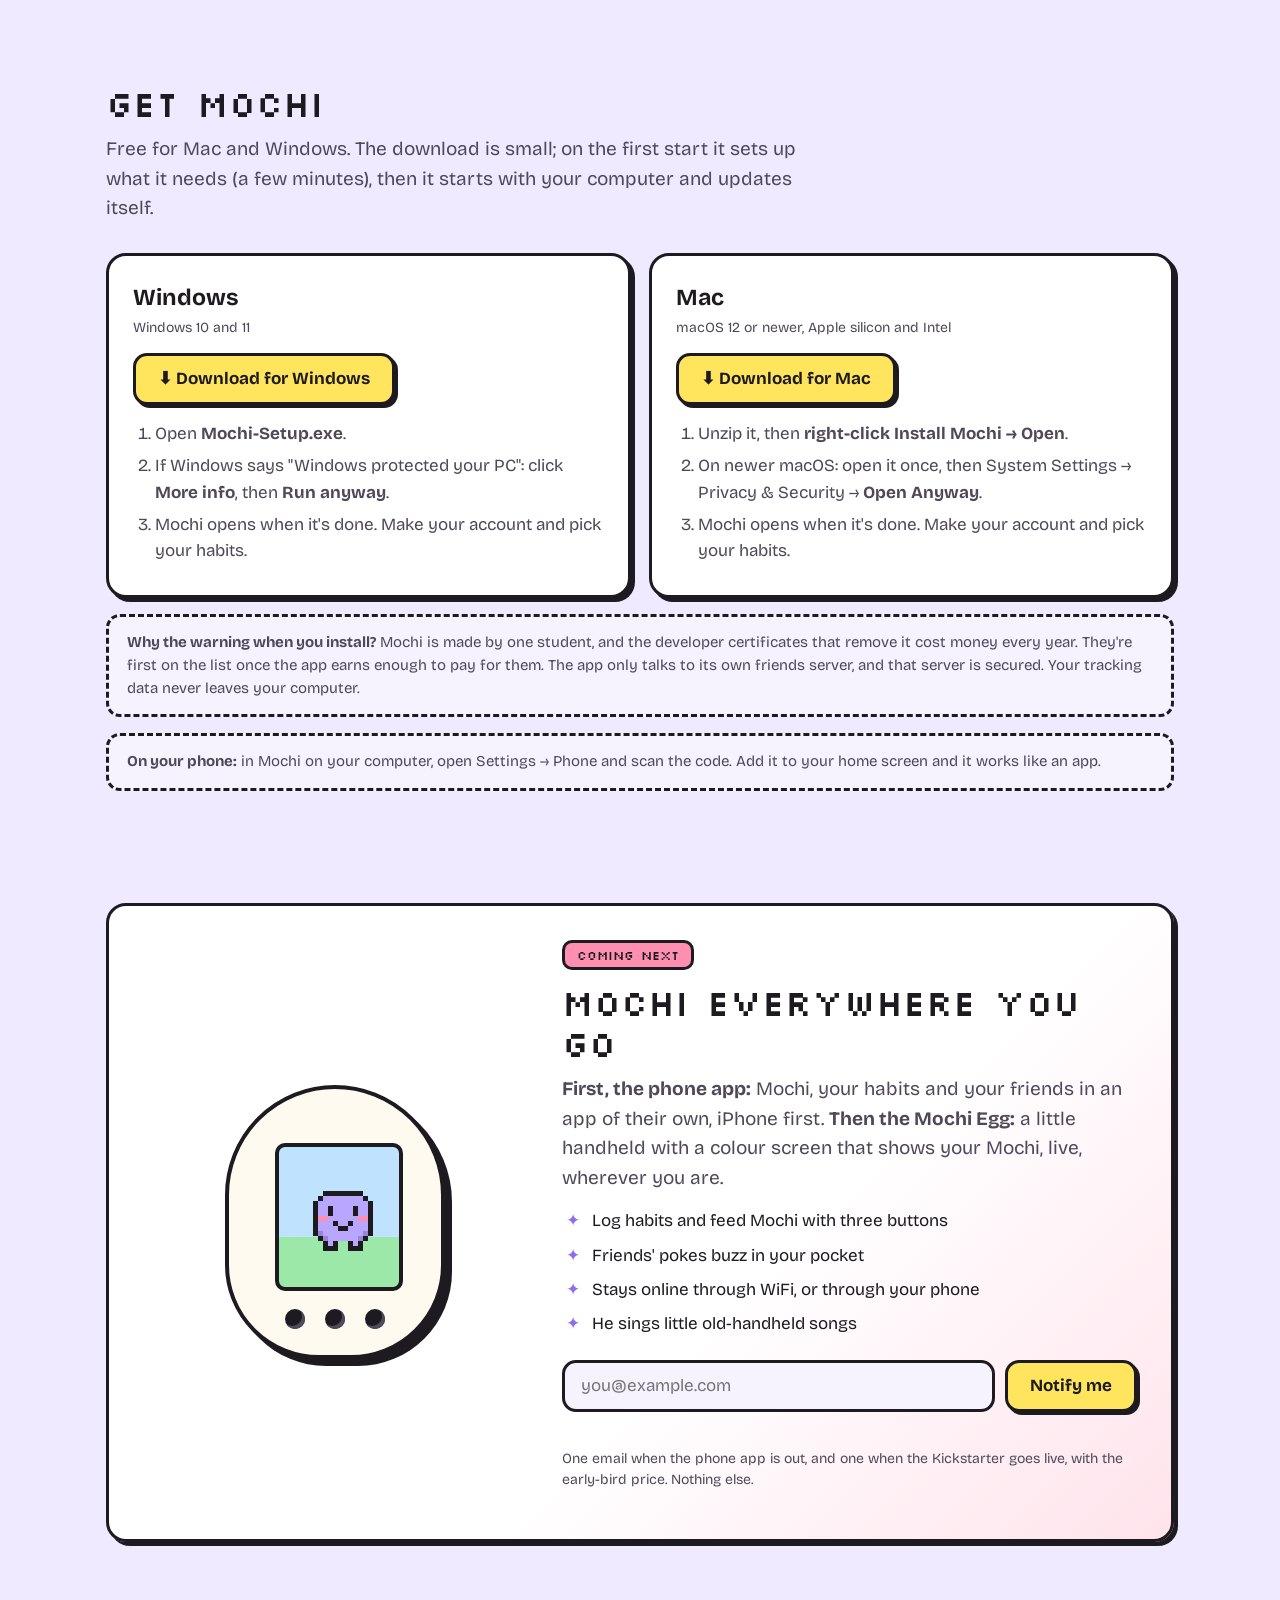
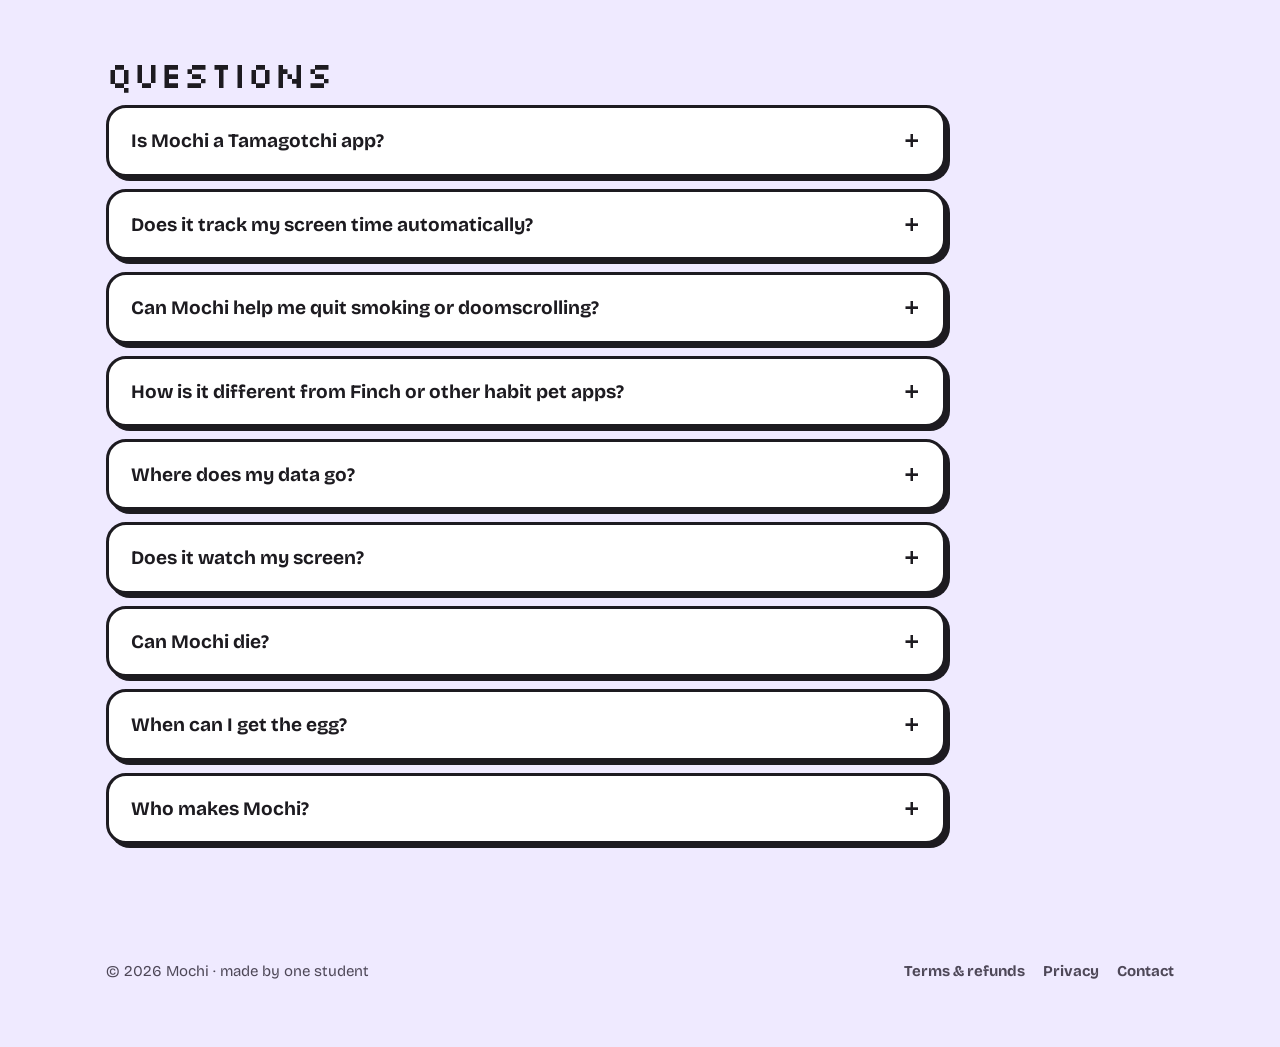
==== commit 400d8428: "Clarify friends server security wording Co-authored-by: Copilot <223556219+Copilot@users.noreply.git" ====
--- a/docs/index.html
+++ b/docs/index.html
@@ -314,7 +314,7 @@
         </ol>
       </div>
     </div>
-    <div class="note"><b>Why the warning when you install?</b> Mochi is made by one student, and the developer certificates that remove it cost money every year. They're first on the list once the app earns enough to pay for them. The app only talks to its own friends server, which runs on secure infrastructure, and your tracking data never leaves your computer.</div>
+    <div class="note"><b>Why the warning when you install?</b> Mochi is made by one student, and the developer certificates that remove it cost money every year. They're first on the list once the app earns enough to pay for them. The app only talks to its own friends server, and that server is secured. Your tracking data never leaves your computer.</div>
     <div class="note"><b>On your phone:</b> in Mochi on your computer, open Settings → Phone and scan the code. Add it to your home screen and it works like an app.</div>
   </div>
 </section>
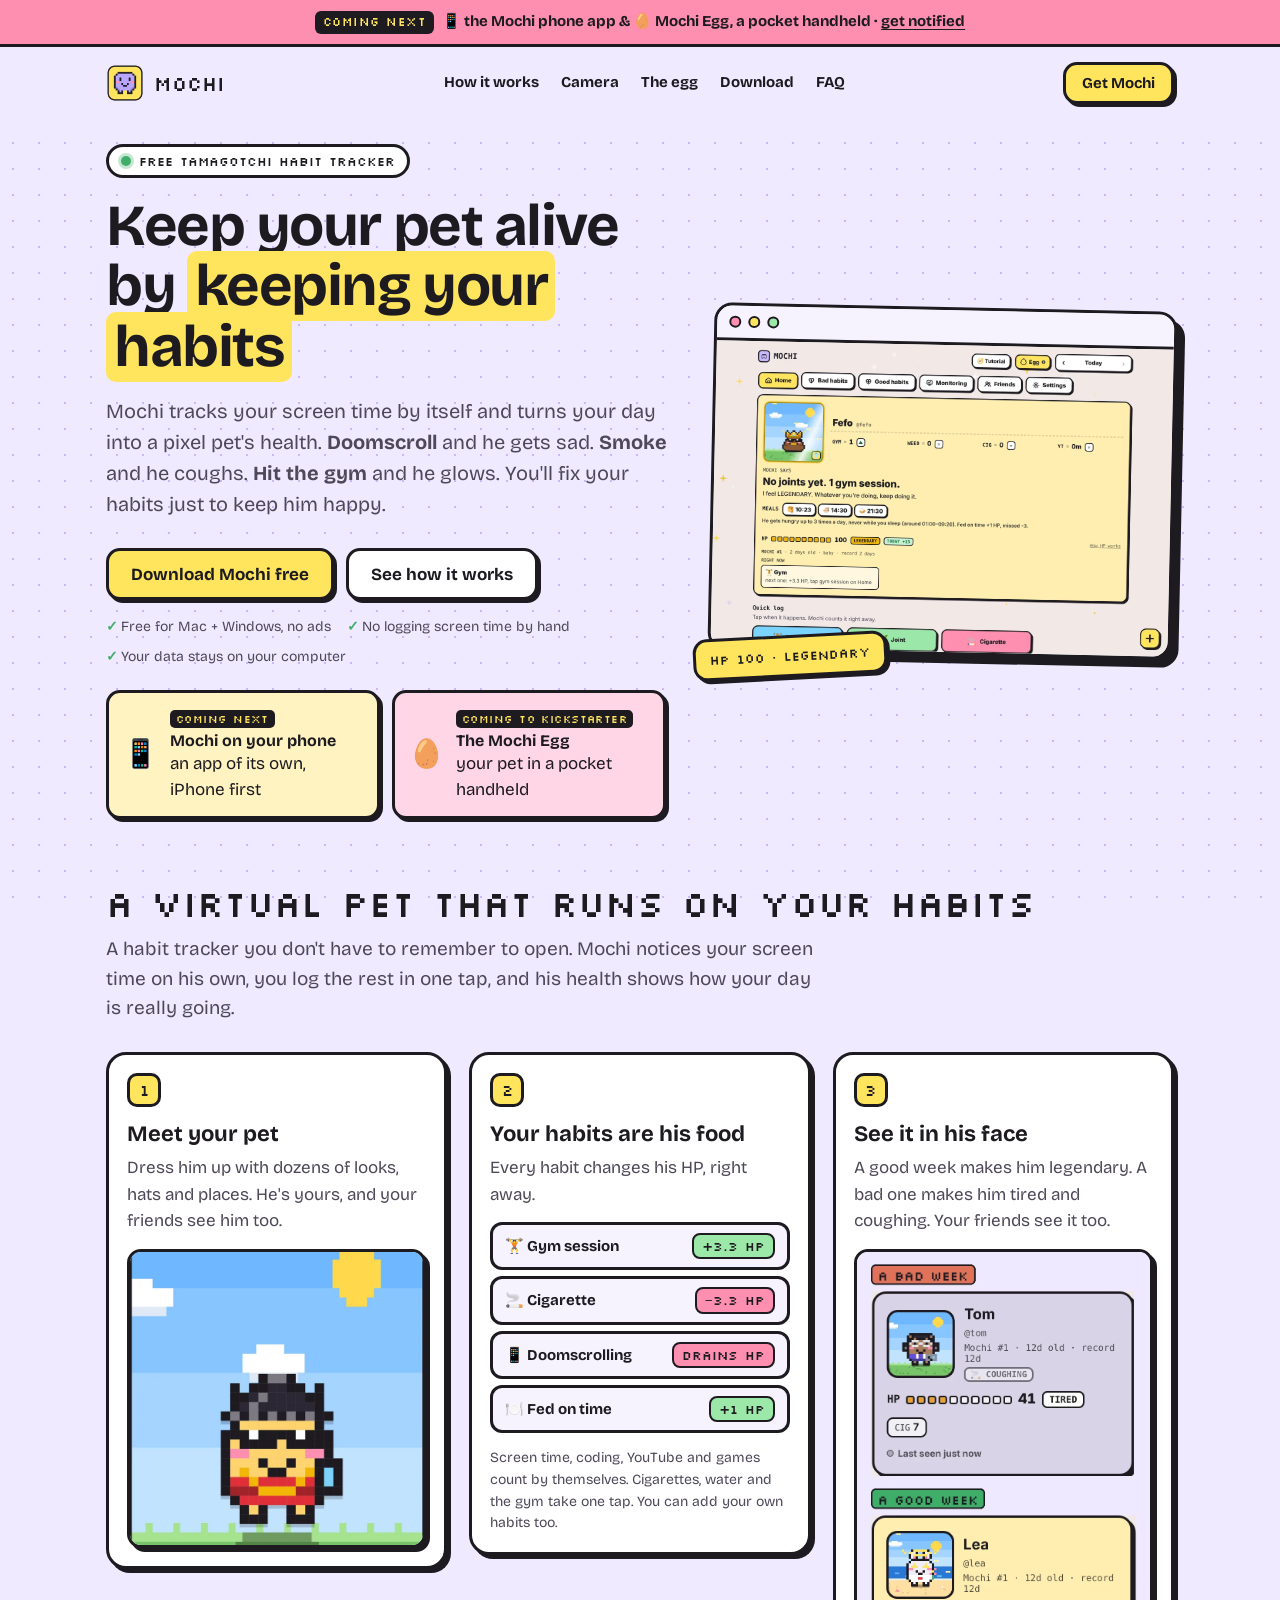
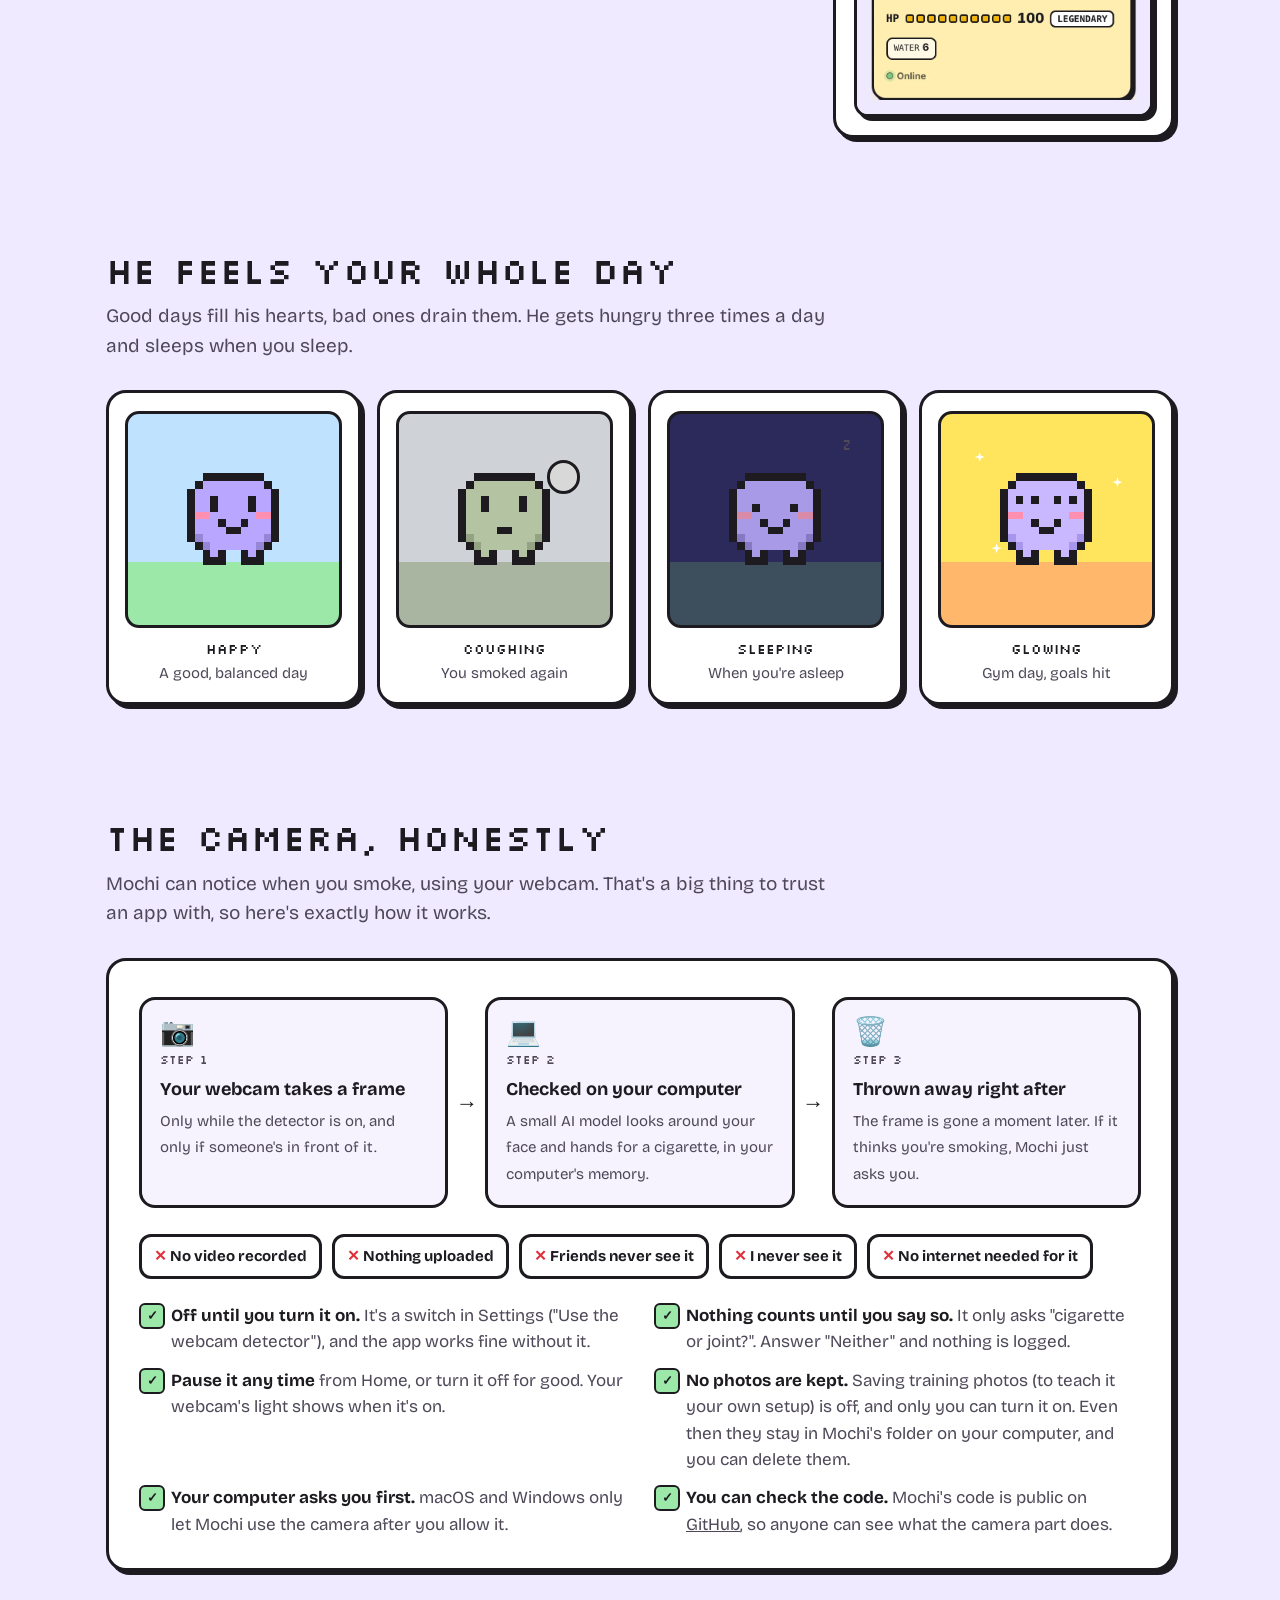
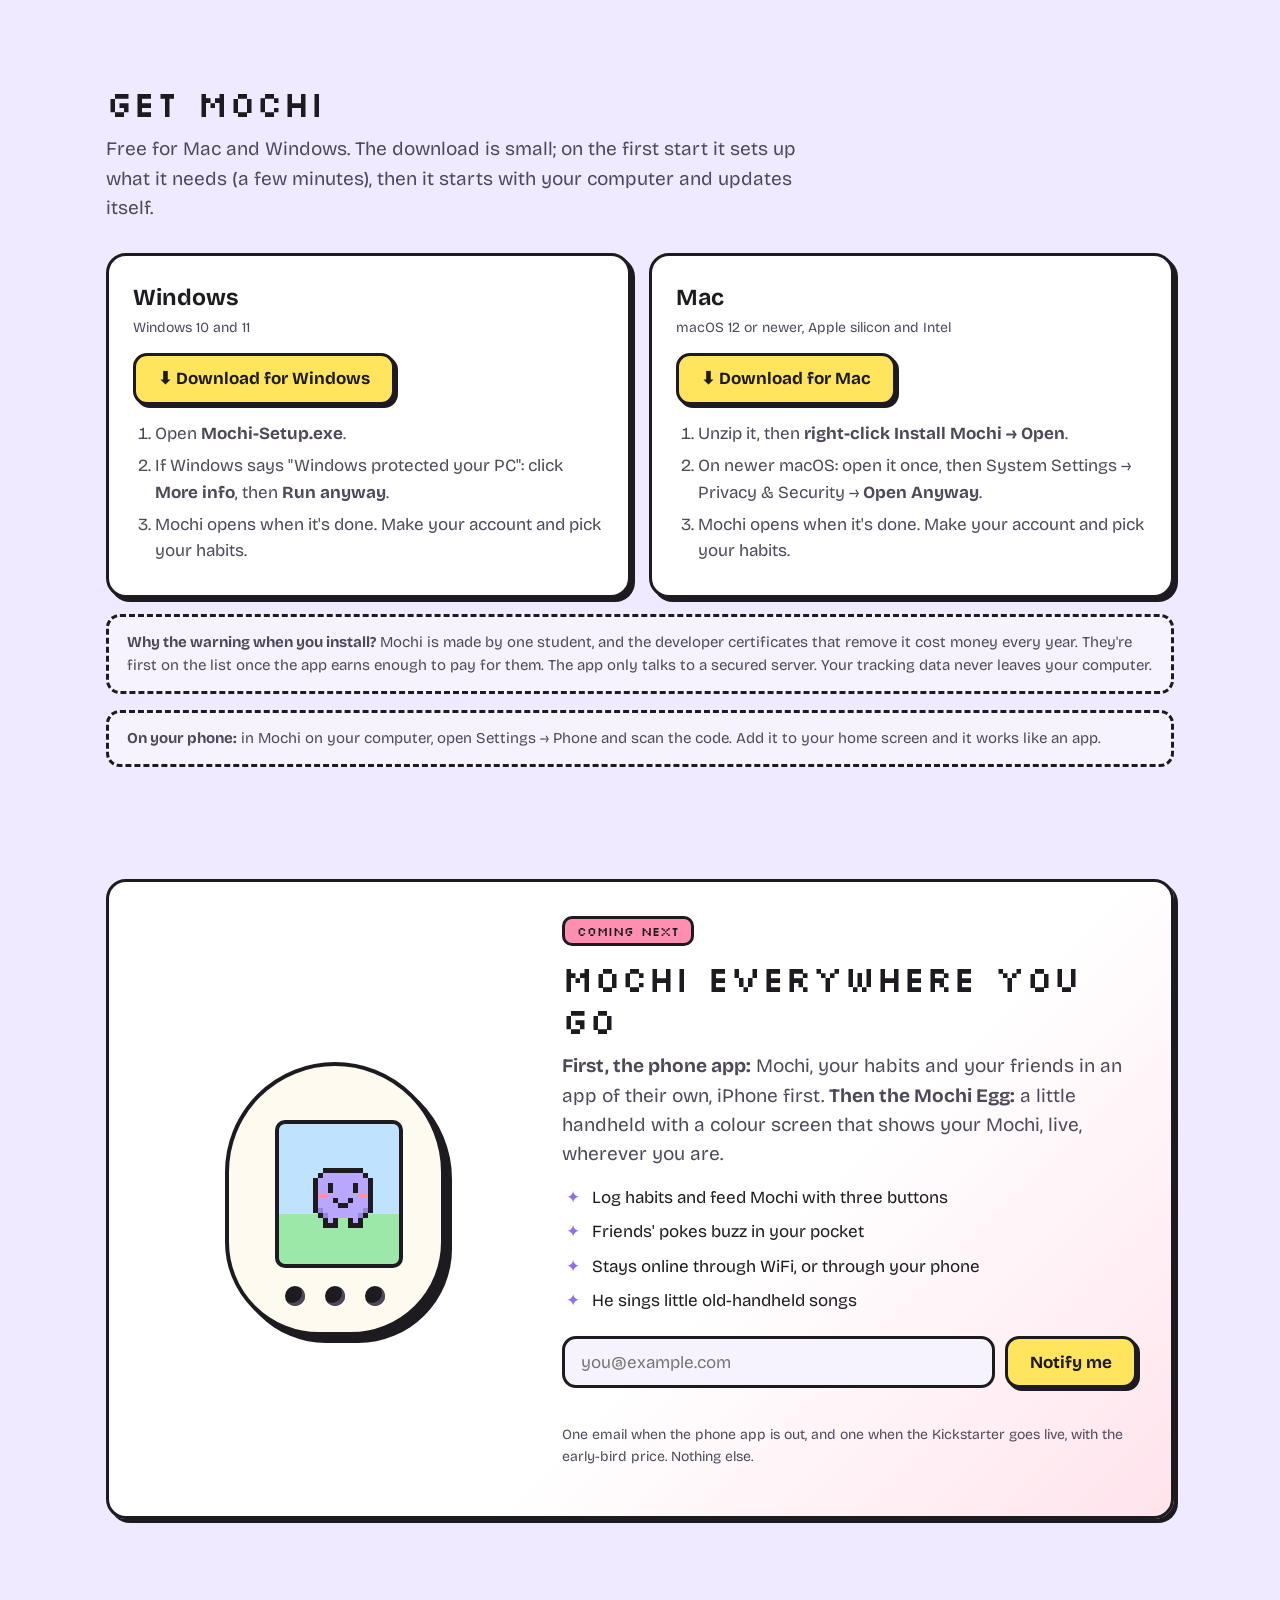
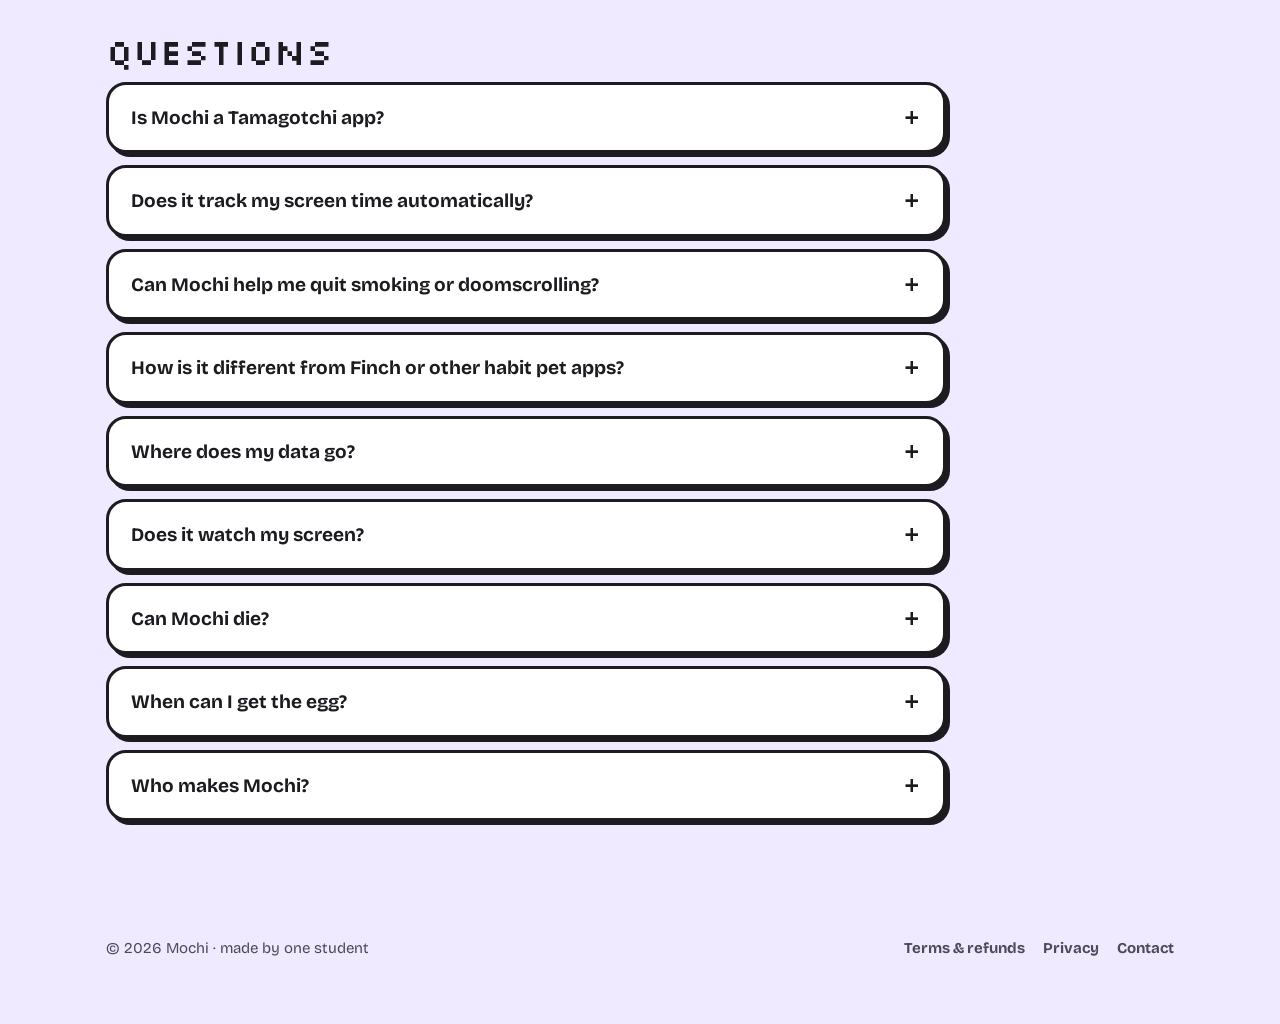
==== commit 04bf1553: "Simplify server security wording Co-authored-by: Copilot <223556219+Copilot@users.noreply.github.com" ====
--- a/docs/index.html
+++ b/docs/index.html
@@ -314,7 +314,7 @@
         </ol>
       </div>
     </div>
-    <div class="note"><b>Why the warning when you install?</b> Mochi is made by one student, and the developer certificates that remove it cost money every year. They're first on the list once the app earns enough to pay for them. The app only talks to its own friends server, and that server is secured. Your tracking data never leaves your computer.</div>
+    <div class="note"><b>Why the warning when you install?</b> Mochi is made by one student, and the developer certificates that remove it cost money every year. They're first on the list once the app earns enough to pay for them. The app only talks to a secured server. Your tracking data never leaves your computer.</div>
     <div class="note"><b>On your phone:</b> in Mochi on your computer, open Settings → Phone and scan the code. Add it to your home screen and it works like an app.</div>
   </div>
 </section>
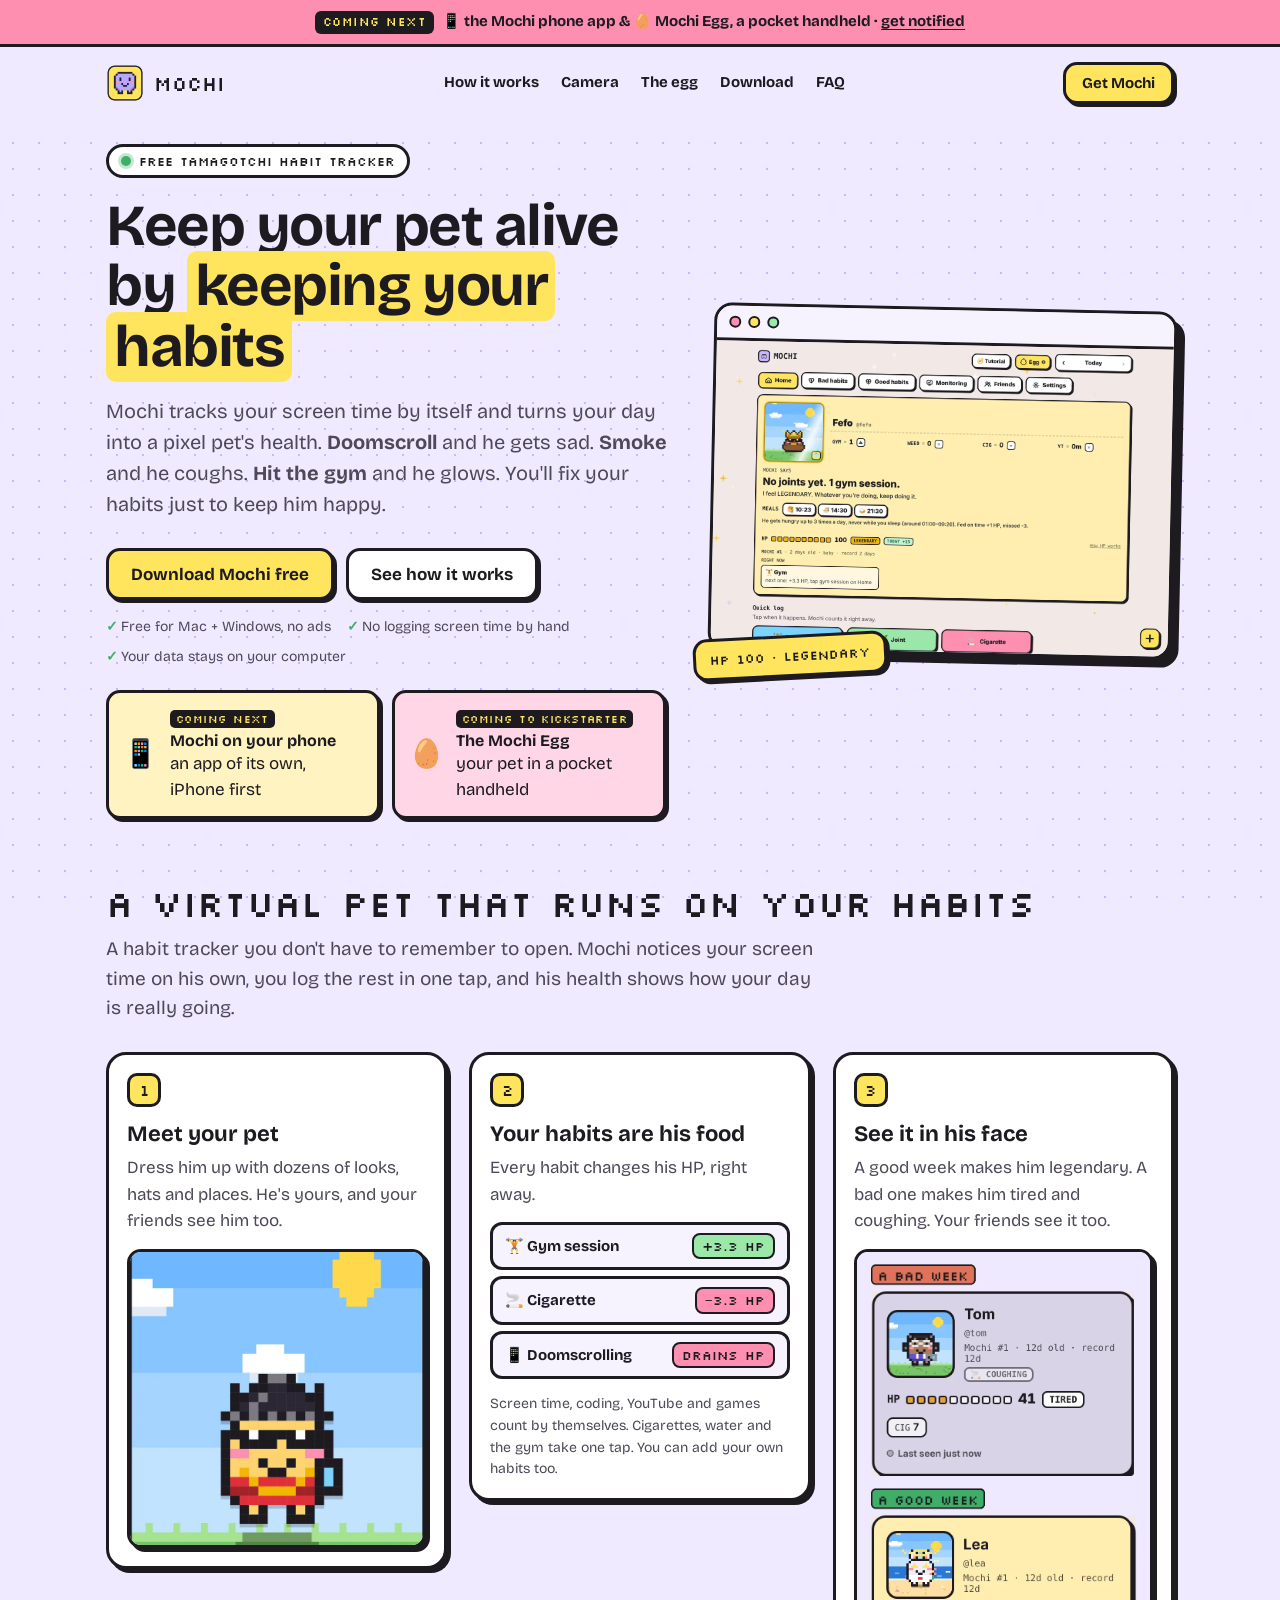
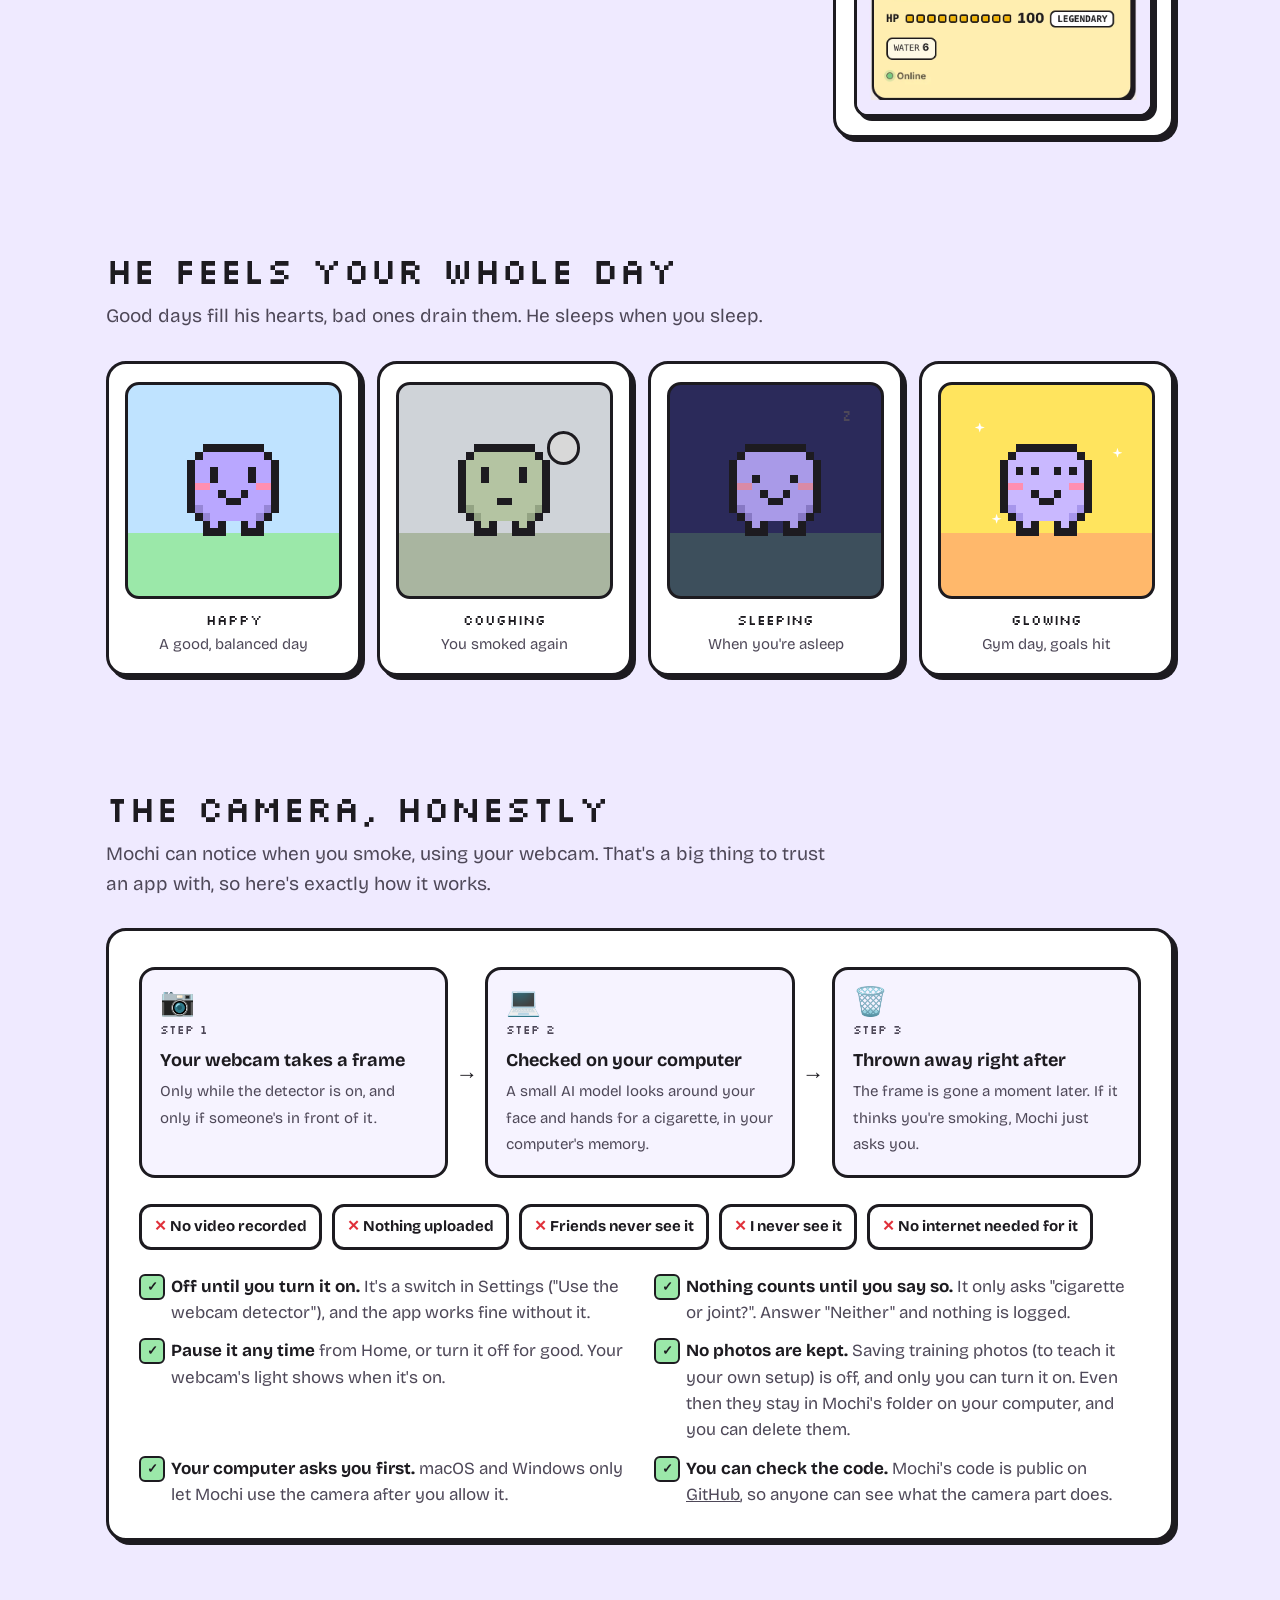
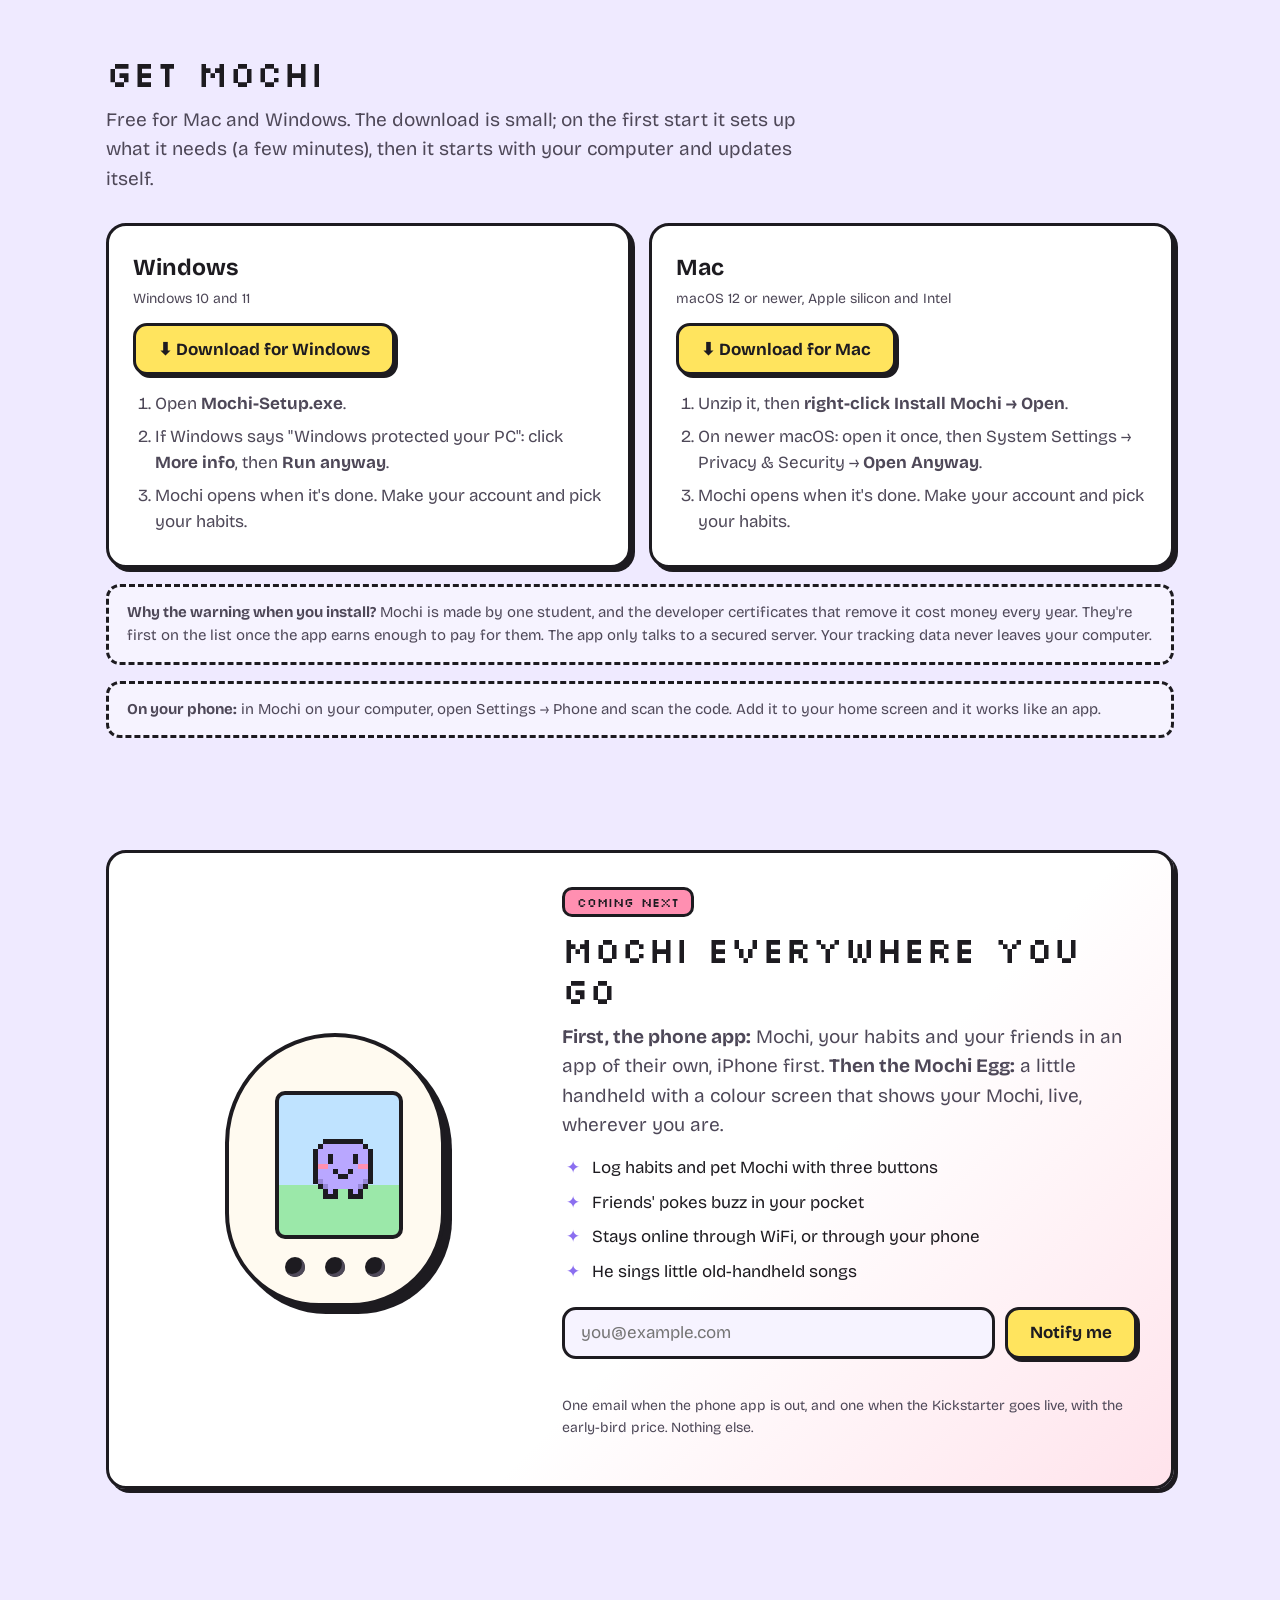
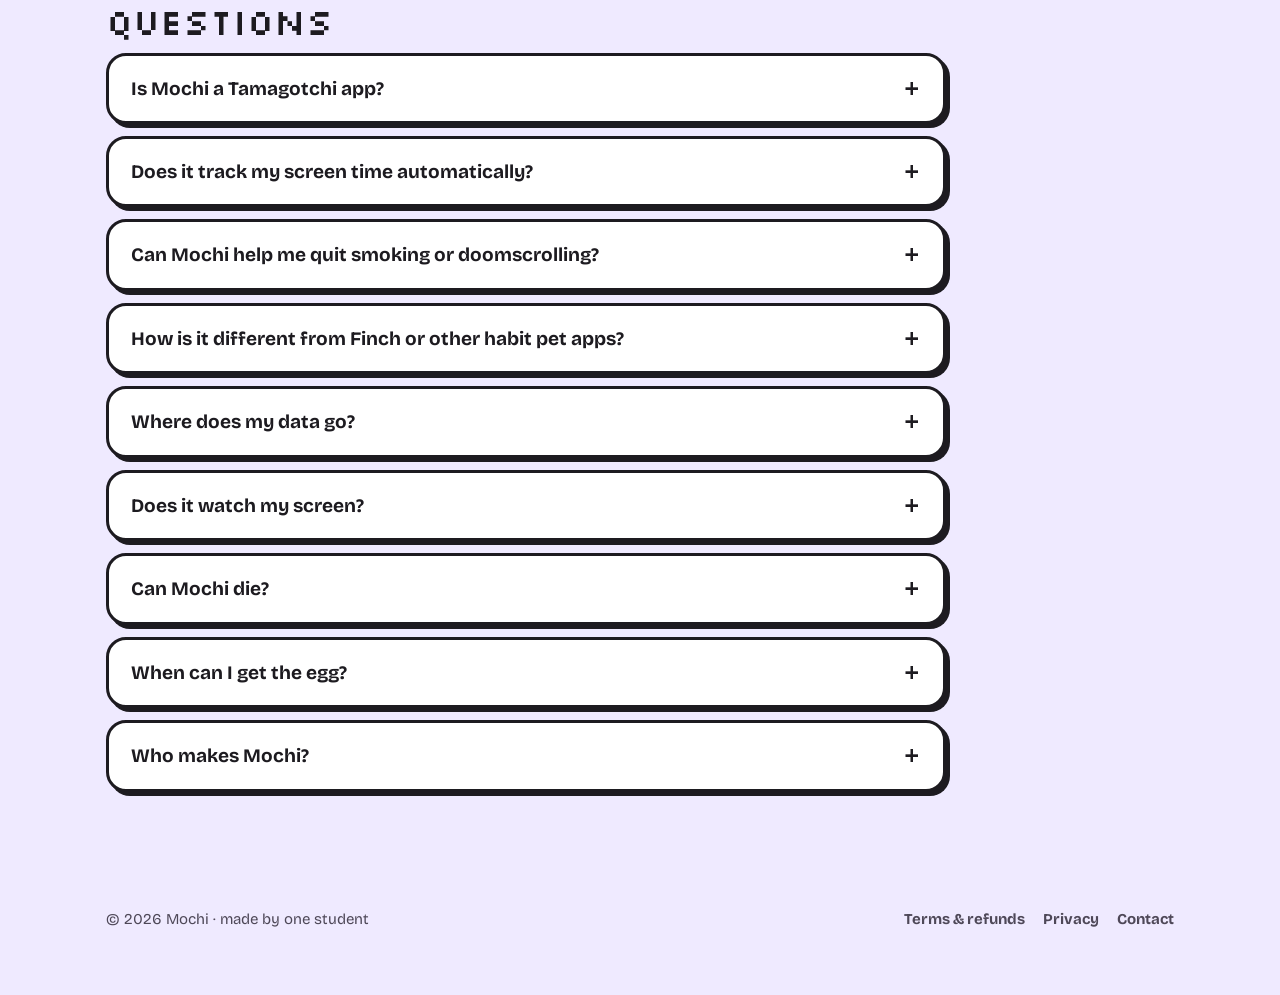
==== commit f6010980: "Remove meals and hunger; smoking pop-up waits for fullscreen - Mochi no longer gets hungry: no meal " ====
--- a/docs/index.html
+++ b/docs/index.html
@@ -224,7 +224,7 @@
     </div>
     <div class="heroart">
       <div class="shot"><div class="bar"><i></i><i></i><i></i></div>
-        <img src="img/app-home.webp" width="1280" height="860" alt="The Mochi app: a pixel pet with a crown, 100 HP and LEGENDARY, today's gym session counted, meal times and quick log buttons"></div>
+        <img src="img/app-home.webp" width="1280" height="860" alt="The Mochi app: a pixel pet with a crown, 100 HP and LEGENDARY, today's gym session counted and quick log buttons"></div>
       <span class="sticker">HP 100 · LEGENDARY</span>
     </div>
   </div>
@@ -242,7 +242,6 @@
           <li><span>🏋️ Gym session</span><b class="up">+3.3 HP</b></li>
           <li><span>🚬 Cigarette</span><b class="down">−3.3 HP</b></li>
           <li><span>📱 Doomscrolling</span><b class="down">drains HP</b></li>
-          <li><span>🍽️ Fed on time</span><b class="up">+1 HP</b></li>
         </ul>
         <p class="fine" style="margin:4px 0 0">Screen time, coding, YouTube and games count by themselves. Cigarettes, water and the gym take one tap. You can add your own habits too.</p></div>
       <div class="card loopcard"><span class="num">3</span><h3>See it in his face</h3><p>A good week makes him legendary. A bad one makes him tired and coughing. Your friends see it too.</p>
@@ -254,7 +253,7 @@
 <section id="how">
   <div class="wrap">
     <h2 class="sec">He feels your whole day</h2>
-    <p class="sub">Good days fill his hearts, bad ones drain them. He gets hungry three times a day and sleeps when you sleep.</p>
+    <p class="sub">Good days fill his hearts, bad ones drain them. He sleeps when you sleep.</p>
     <div class="moods">
       <div class="card mood"><div class="scene" style="background:linear-gradient(#bfe3ff 0 70%,#9be8a9 70%)"><svg viewBox="0 0 16 16" shape-rendering="crispEdges" data-mood="happy" aria-hidden="true"></svg></div><b>HAPPY</b><span>A good, balanced day</span></div>
       <div class="card mood"><div class="scene" style="background:linear-gradient(#cfd3d8 0 70%,#a9b5a0 70%)"><svg viewBox="0 0 16 16" shape-rendering="crispEdges" data-mood="sick" aria-hidden="true"></svg><i class="cough"></i></div><b>COUGHING</b><span>You smoked again</span></div>
@@ -331,7 +330,7 @@
         <h2 class="sec">Mochi everywhere you go</h2>
         <p class="sub" style="margin-bottom:16px"><b>First, the phone app:</b> Mochi, your habits and your friends in an app of their own, iPhone first. <b>Then the Mochi Egg:</b> a little handheld with a colour screen that shows your Mochi, live, wherever you are.</p>
         <ul class="ticks">
-          <li>Log habits and feed Mochi with three buttons</li>
+          <li>Log habits and pet Mochi with three buttons</li>
           <li>Friends' pokes buzz in your pocket</li>
           <li>Stays online through WiFi, or through your phone</li>
           <li>He sings little old-handheld songs</li>
@@ -353,7 +352,7 @@
     <details class="card"><summary>How is it different from Finch or other habit pet apps?</summary><p>Most habit pets live on your phone and wait for you to check boxes. Mochi lives on your computer and tracks your screen time by itself, so he reacts even when you forget to log anything. Friends, a wardrobe and a handheld egg are on top.</p></details>
     <details class="card"><summary>Where does my data go?</summary><p>Your tracking data stays on your computer. Only what you choose to share with friends (like your Mochi's look and the numbers you picked) goes to the friends server. More in the <a href="privacy.html">privacy policy</a>.</p></details>
     <details class="card"><summary>Does it watch my screen?</summary><p>It only notices which app or website is in front, never what's on it. The optional smoking detector is explained in <a href="#camera">The camera, honestly</a>: it runs only on your computer, only if you turn it on.</p></details>
-    <details class="card"><summary>Can Mochi die?</summary><p>His hearts drop on bad days, and yes, he can run out. Then a baby hatches and you start a new generation. Good days, meals on time and your friends keep him going.</p></details>
+    <details class="card"><summary>Can Mochi die?</summary><p>His hearts drop on bad days, and yes, he can run out. Then a baby hatches and you start a new generation. Good days and your friends keep him going.</p></details>
     <details class="card"><summary>When can I get the egg?</summary><p>The Kickstarter launches once the egg is ready. Join the waitlist above and you'll get one email when it goes live.</p></details>
     <details class="card"><summary>Who makes Mochi?</summary><p>One student, in Germany, with a lot of love for old handheld pets. Questions or ideas: <a href="mailto:Fefo.leo51@gmail.com">Fefo.leo51@gmail.com</a>.</p></details>
   </div>
